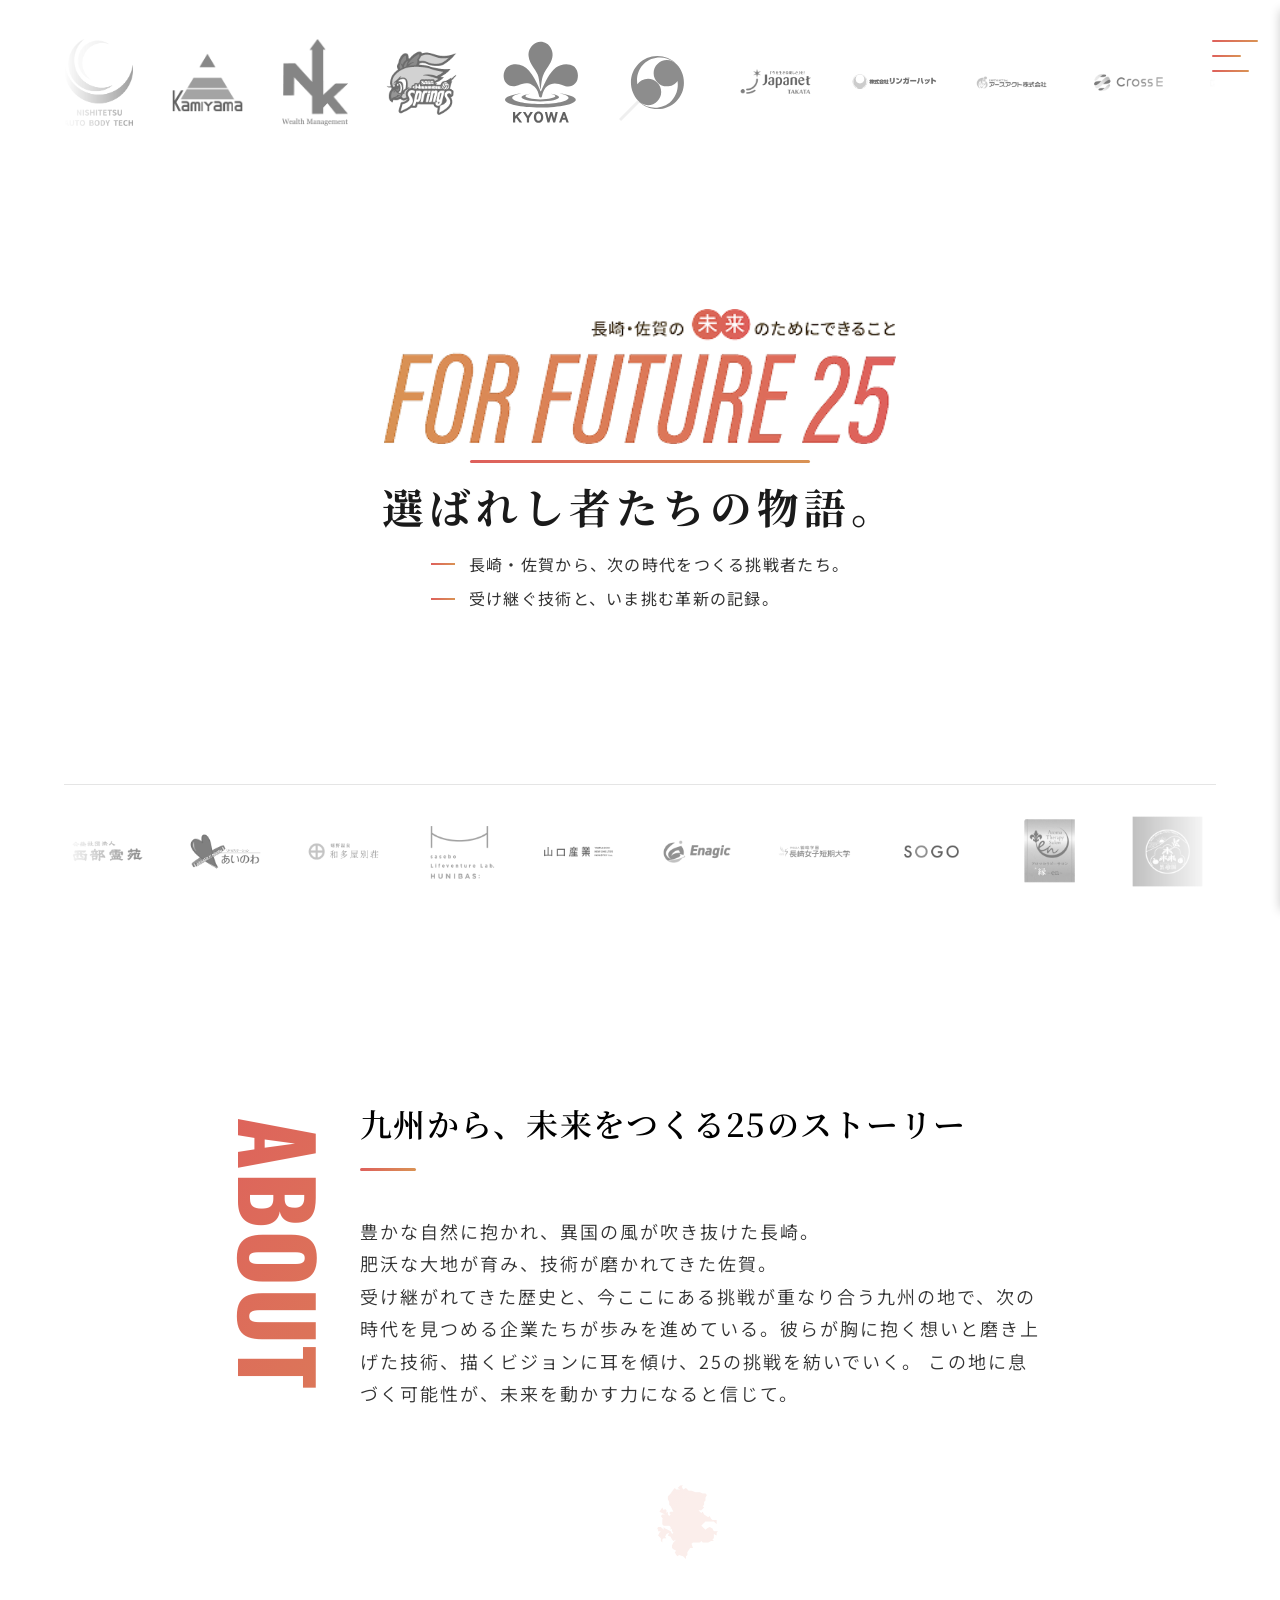
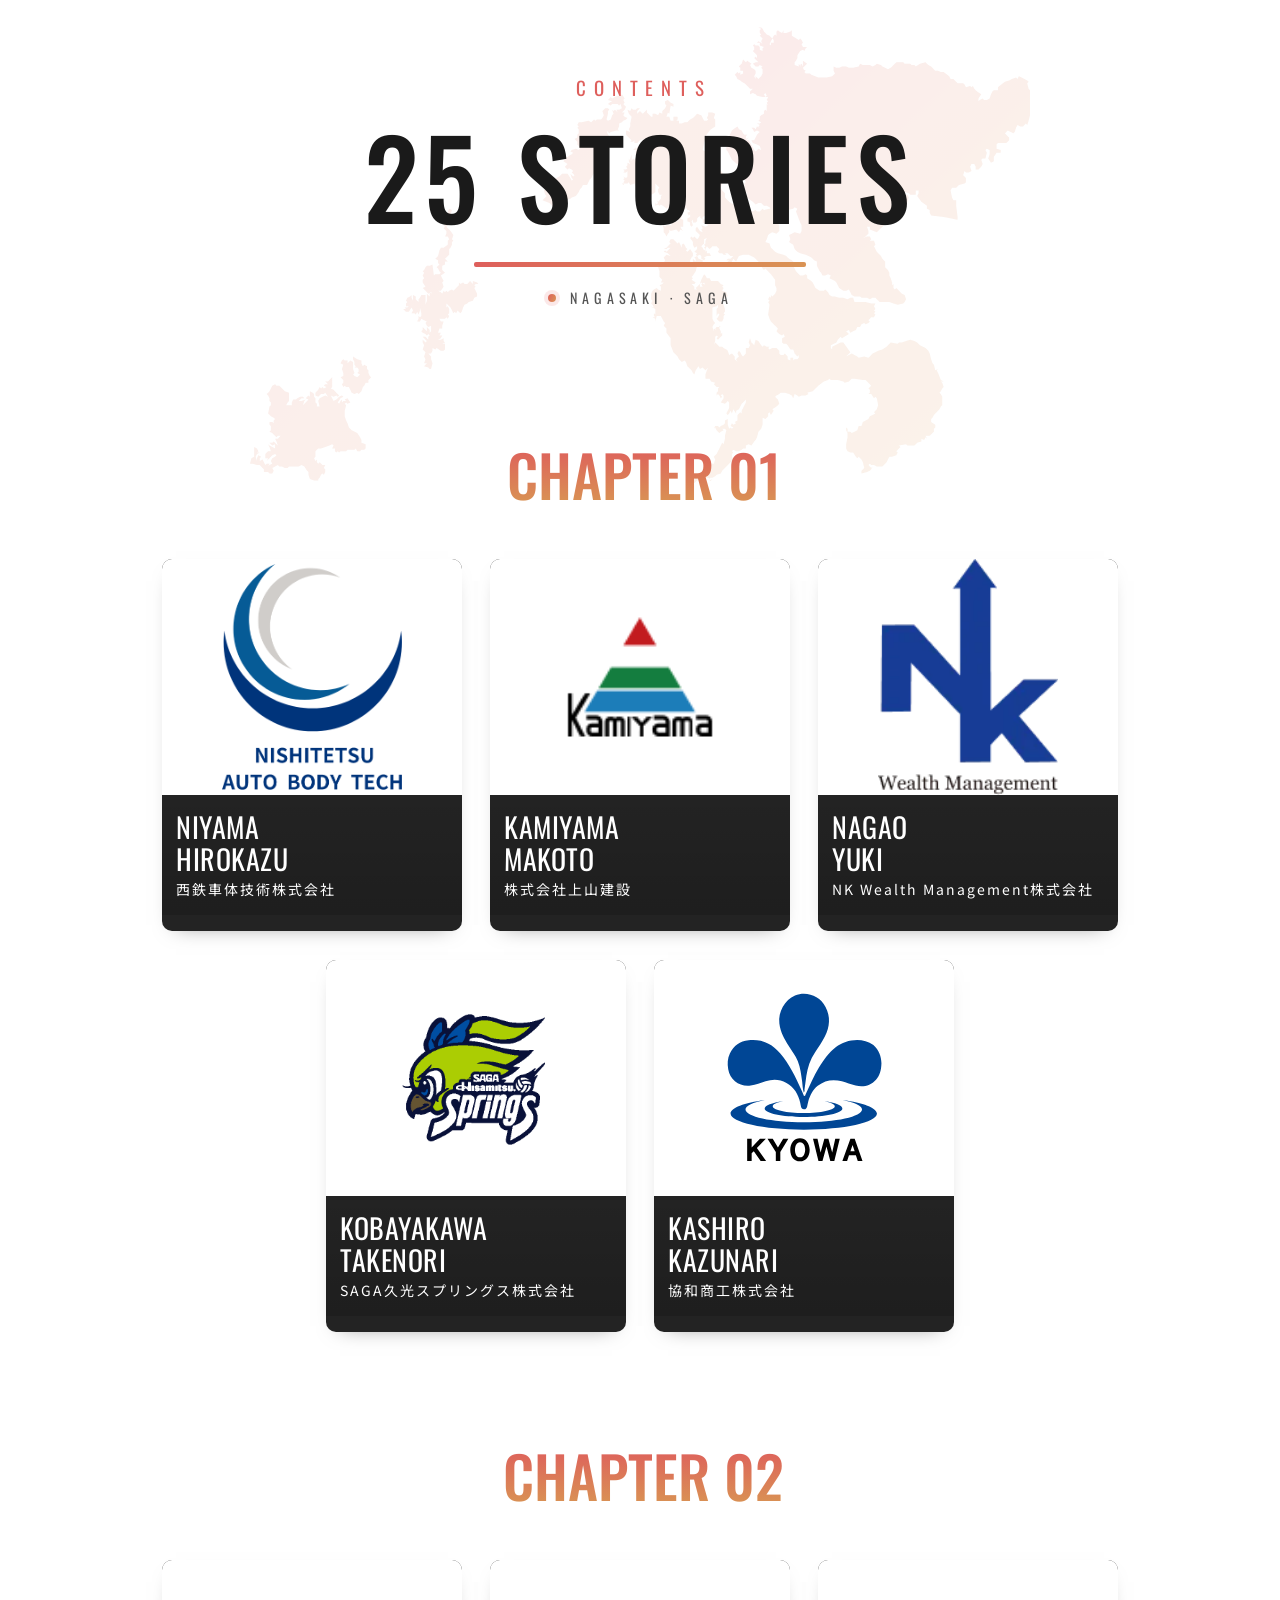
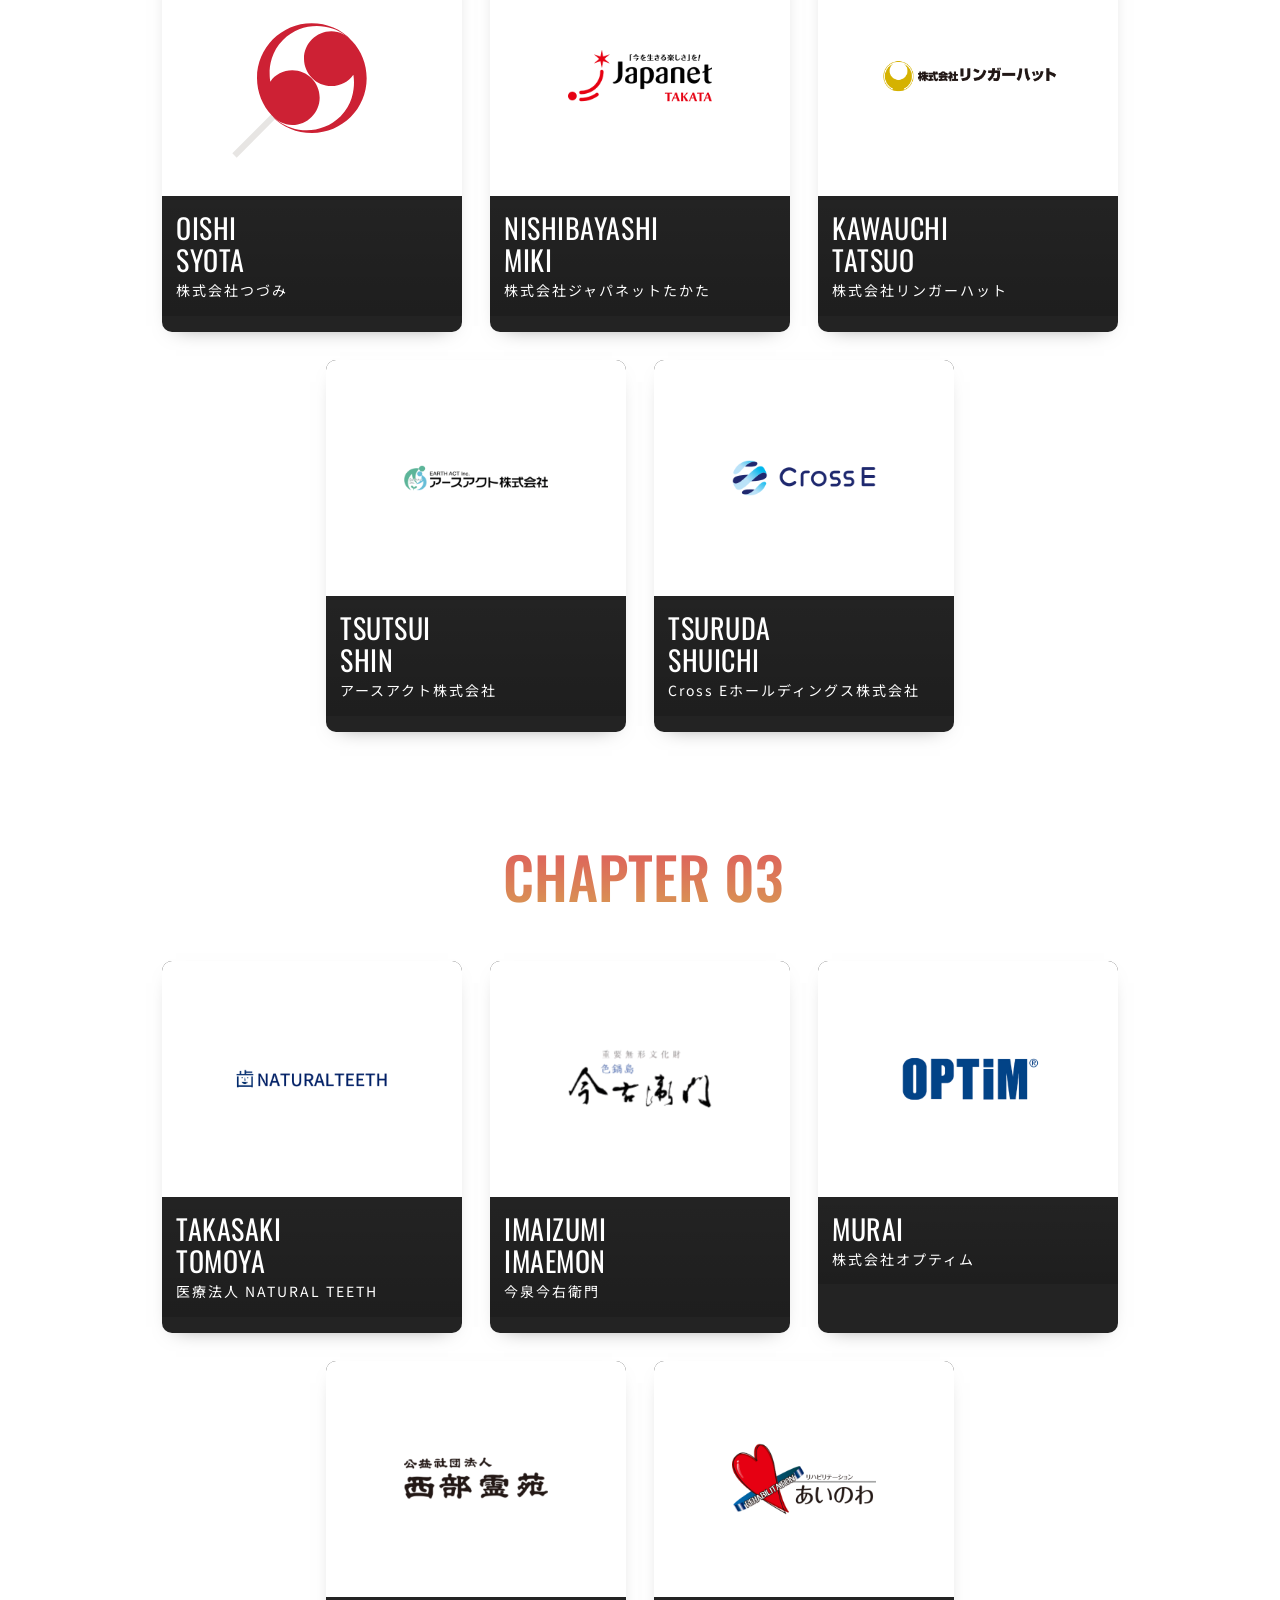
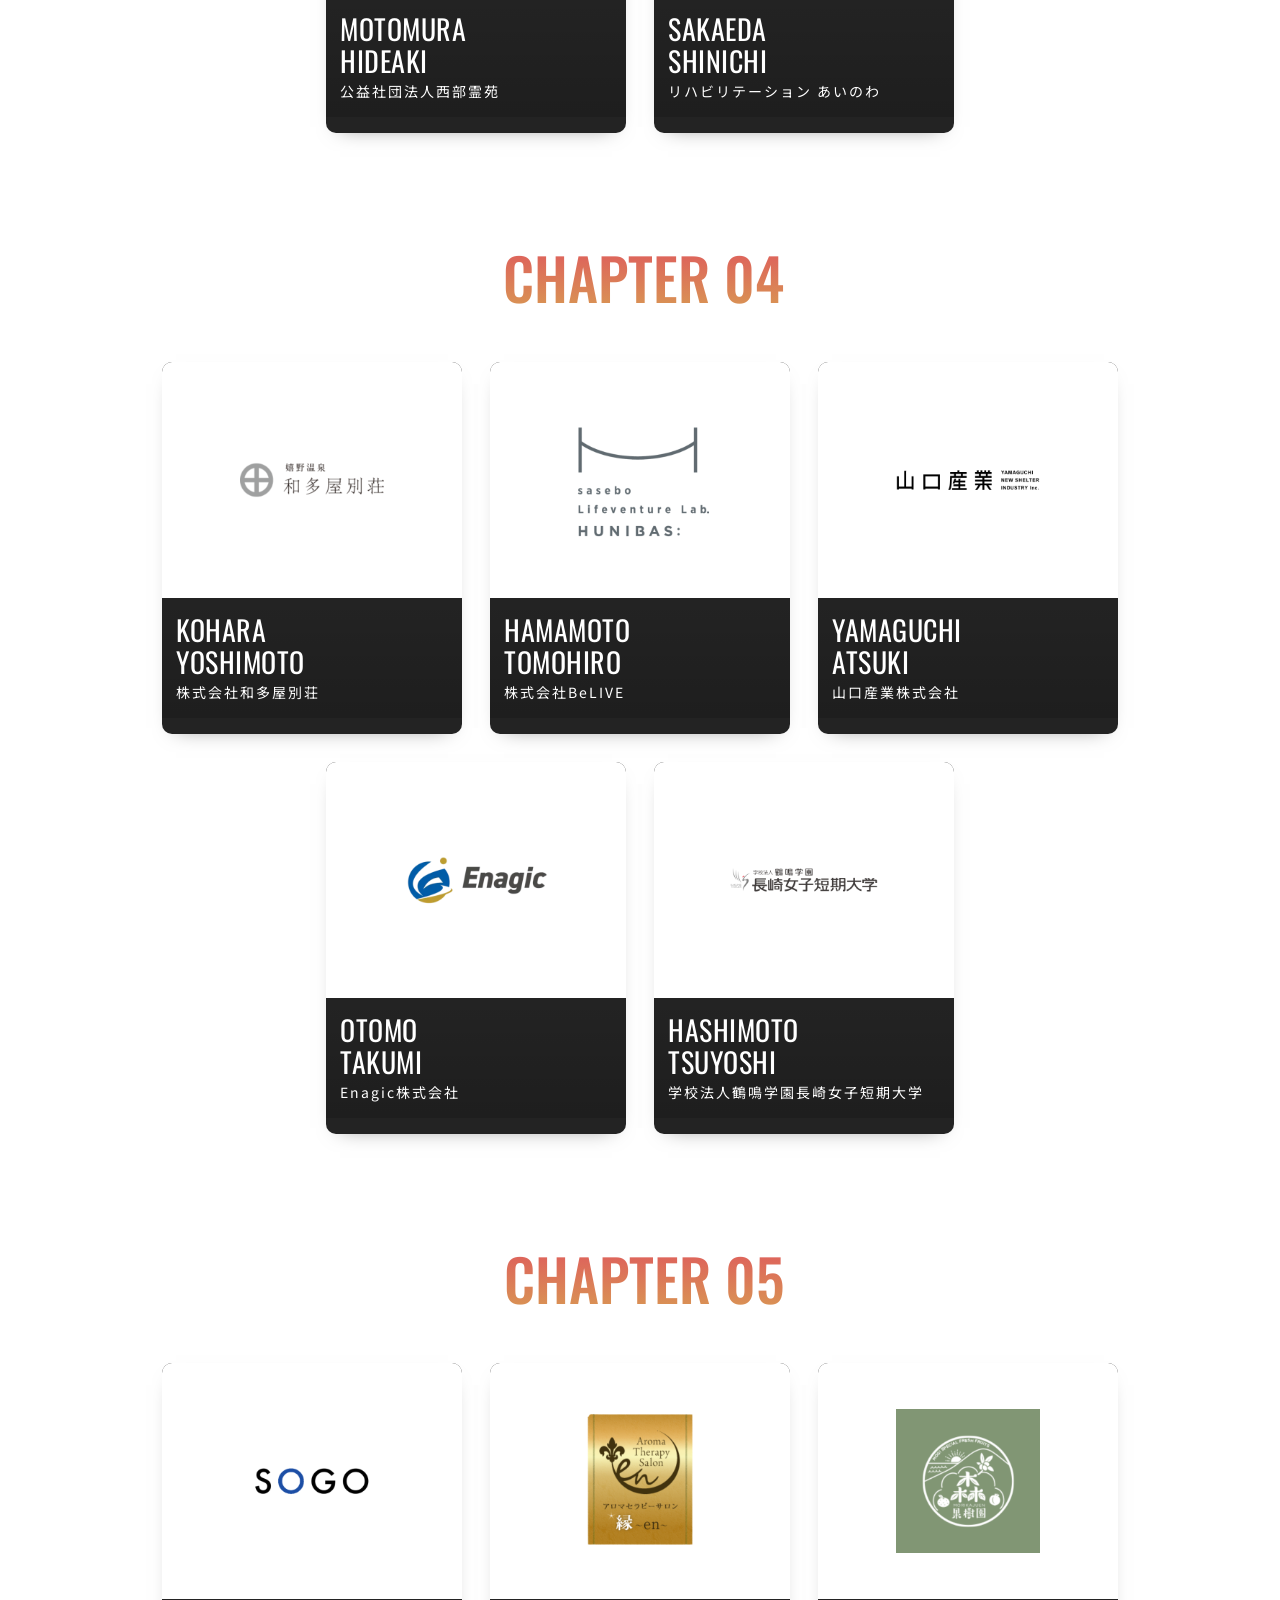
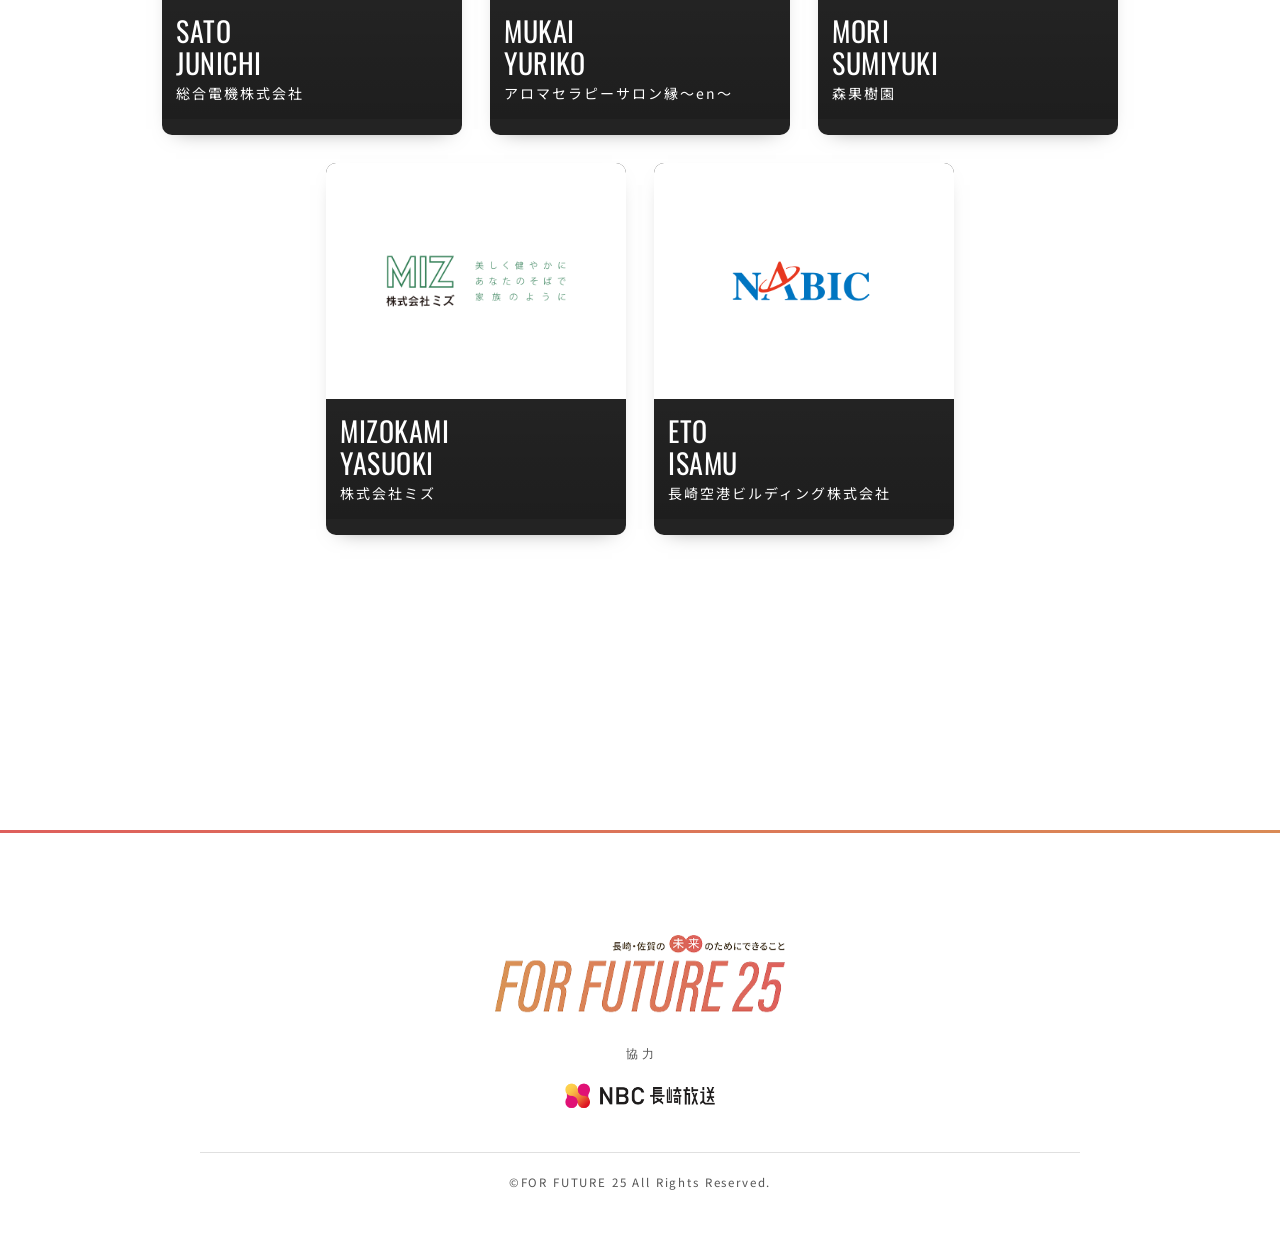
==== index.html @ 5c72c805 "ヘッダー：スクロールで途中から薄い白背景の帯をフェードイン Co-Authored-By: Claude Opus 4.8 (1M context) <noreply@anthropic.com>" ====
<!DOCTYPE html>
<html lang="ja">
  <head>
    <meta charset="UTF-8" />
    <title>FOR FUTURE 25</title>
    <meta name="viewport" content="width=device-width, initial-scale=1.0" />
    <link
      rel="apple-touch-icon"
      sizes="180x180"
      href="img/forlogo.png"
    />
    <!-- CSS -->
    <link rel="preconnect" href="https://fonts.googleapis.com" />
    <link rel="preconnect" href="https://fonts.gstatic.com" crossorigin />
    <link
      href="https://fonts.googleapis.com/css2?family=Noto+Sans+JP:wght@400;500;700&family=Noto+Serif+JP:wght@500;600;700&display=swap"
      rel="stylesheet"
    />
    <link href="https://fonts.googleapis.com/css2?family=Oswald&display=swap" rel="stylesheet">
    <link
      rel="stylesheet"
      href="https://cdnjs.cloudflare.com/ajax/libs/font-awesome/6.1.1/css/all.min.css"
    />
    <link rel="icon" href="img/icon.png" type="image/x-icon" />
    <link rel="stylesheet" type="text/css" href="css/reset.css" />
    <link rel="stylesheet" type="text/css" href="css/main.css" />
    <link rel="stylesheet" type="text/css" href="./css/index.css" />
    <link rel="stylesheet" type="text/css" href="css/renewal.css?v=47" />
  </head>
  <body>
  <div class="page-transition" aria-hidden="true"><span class="page-transition__mark">FOR FUTURE 25</span></div>
    <header class="header" id="header">
      <div class="header-wrap">
        <a href="index.html" class="header-logo" aria-label="FOR FUTURE 25 トップへ">
          <img src="img/forlogo.png" alt="FOR FUTURE 25" />
        </a>
        <div class="h-open">
          <span></span>
          <span></span>
          <span></span>
        </div>
        <nav id="h-nav">
          <div id="h-nav__list">
            <ul>
              <li><a href="#top">TOP</a></li>
              <li><a href="index.html#about">ABOUT</a></li>
              <li><a href="policy.html">PRIVACY POLICY</a></li>
              <li><a href="contact.html">CONTACT</a></li>
            </ul>
          </div>
        </nav>
      </div>
    </header>
    <main>
      <section class="cover" id="top">
        <!-- 上段スライダー（ヒーローを挟む） -->
        <div class="cover__slider cover__slider--top" data-logo-marquee>
          <div class="cover__marquee-row">
            <div class="cover__marquee-track" data-marquee-row="1"></div>
          </div>
        </div>
        <div class="cover__main">
          <img class="cover__logo" src="img/forlogo.png" alt="FOR FUTURE 25" />
          <div class="cover__rule"></div>
          <p class="cover__tagline">選ばれし者たちの物語。</p>
          <div class="cover__lines">
            <p class="cover__line">長崎・佐賀から、次の時代をつくる挑戦者たち。</p>
            <p class="cover__line">受け継ぐ技術と、いま挑む革新の記録。</p>
          </div>
        </div>
        <!-- 下段スライダー（ヒーローを挟む） -->
        <div class="cover__companies cover__slider cover__slider--bottom">
          <div class="cover__marquee-row">
            <div class="cover__marquee-track cover__marquee-track--rev" data-marquee-row="2"></div>
          </div>
        </div>
      </section>
      <section class="about" id="about">
        <div class="about-wrap __inner">
          <div class="about-wrap__title">
            <h2>ABOUT</h2>
          </div>
          <div class="about-wrap__body">
            <div class="about-wrap__body__head">
              <h4>九州から、未来をつくる25のストーリー</h4>
            </div>
            <div class="about-wrap__body__text">
              <p>
                豊かな自然に抱かれ、異国の風が吹き抜けた長崎。<br>
                肥沃な大地が育み、技術が磨かれてきた佐賀。<br>
                受け継がれてきた歴史と、今ここにある挑戦が重なり合う九州の地で、次の時代を見つめる企業たちが歩みを進めている。彼らが胸に抱く想いと磨き上げた技術、描くビジョンに耳を傾け、25の挑戦を紡いでいく。 この地に息づく可能性が、未来を動かす力になると信じて。
              </p>
            </div>
          </div>
        </div>
      </section>
      <section class="article" id="article">
        <div class="article-wrap __inner">
          <div class="article-wrap__head article-wrap__head--mapbg">
            <img class="section-mapbg" src="img/nagasaki_saga.svg?v=3" alt="" aria-hidden="true" loading="lazy" />
            <span class="section-kicker">CONTENTS</span>
            <h2 class="section-title">25 STORIES</h2>
            <p class="section-place"><span class="section-place__dot"></span>NAGASAKI &middot; SAGA</p>
          </div>
          <div class="article-wrap__stories" data-stories></div>
        </div>
      </section>
    </main>
    <footer class="footer" id="contact">
      <div class="footer-wrap __inner">
        <div class="footer-wrap__img">
          <img src="img/forlogo.png" alt="FOR FUTURE 25" />
        </div>
        <div class="footer-wrap__imghousou">
          <p>協力</p>
          <a href="https://www.nbc-nagasaki.co.jp/">
            <img src="img/nagasakilogo.png" alt="長崎放送">
          </a>
        </div>
        <div class="footer-wrap__text">
          <p>©︎FOR FUTURE 25 All Rights Reserved.</p>
        </div>
      </div>
    </footer>
    <script src="https://ajax.googleapis.com/ajax/libs/jquery/3.7.0/jquery.min.js"></script>
    <script type="text/javascript" src="js/contact.js"></script>
    <script type="text/javascript" src="js/header.js"></script>
    <script type="text/javascript" src="js/smartphone.js"></script>
    <script type="text/javascript" src="data/companies.js"></script>
    <script type="text/javascript" src="js/render-index.js?v=3"></script>
    <script type="text/javascript" src="js/reveal.js?v=6"></script>
  </body>
</html>
---- css/main.css ----
@charset "UTF-8";
html {
  font-size: 100%;
}
body {
  font-family: "Noto Sans JP", sans-serif;
  letter-spacing: 2px;
  word-break: break-all;
  background-color: #fff;
  color: #000;
}
a {
  text-decoration: none;
  transition: all 0.3s;
}


li {
  list-style: none;
}
.h-open {
  position: fixed;
  z-index: 9999;
  right: 0;
  cursor: pointer;
  width: 92.5px;
  height: 100%;
  text-align: center;

}

.h-open small {
  display: inline-block;
  position: fixed;
  color: #000;
  font-size: 40px;
  top: 10px;
}

/* ×に変化させる */
.h-open span {
  display: inline-block;
  transition: all 0.4s;
  position: absolute;
  left: 24px;
  height: 2px;
  border-radius: 2px;
  background-color: #000;
  width: 50%;
box-shadow: 0 0 3px #fff; 

}

.h-open span:nth-of-type(1) {
  top: 40px;
}

.h-open span:nth-of-type(2) {
  top: 55px;
}

.h-open span:nth-of-type(3) {
  top: 70px;
}
.h-open.active span:nth-of-type(1) {
  top: 48px;
  left: 24px;
  transform: translateY(6px) rotate(-45deg);
  width: 50%;
}

.h-open.active span:nth-of-type(2) {
  opacity: 0;
}

.h-open.active span:nth-of-type(3) {
  top: 60px;
  left: 24px;
  transform: translateY(-6px) rotate(45deg);
  width: 50%;
}
#h-nav {
  position: fixed;
  z-index: 999;
  top: 0;
  right: -120%;
  width: 100%;
  height: 100vh;
  background-color: #fff;
  box-shadow: 0px 10px 10px rgb(0 0 0 / 20%);
  transition: all 0.6s;
}

#h-nav ul {
  position: absolute;
  z-index: 999;
  top: 50%;
  left: 50%;
  transform: translateY(-50%) translateX(-50%);
}

#h-nav li {
  position: relative;
  margin: 80% 0;
}
#h-nav li:first-child {
  margin-top: 0;
}
#h-nav li:last-child {
  margin-bottom: 0;
}

#h-nav li a {
  color: #000;
  display: block;
  font-size: 20px;
  font-weight: 500;
  text-align: center;
}
#h-nav.panelactive {
  right: 0;
}
.footer-wrap__imghousou {
    width: 200px;
  object-fit: cover;
  margin: 0 auto;
  margin-bottom: 20px;
  text-align:center;
}
.footer-wrap__imghousou img {
  width: 100%;
  height: 100%;
  object-fit: cover;
}
.footer-wrap__img {
  width: 300px;
  object-fit: cover;
  margin: 0 auto;
  margin-bottom: 50px;
}
.footer-wrap__img img {
  width: 100%;
  height: 100%;
  object-fit: cover;
}
.footer-wrap__text {
  text-align: center;
  padding-top:40px;
  font-size: 12px;;
}
.policy-wrap__txt strong {
  font-size: 1.5rem;
  height: 100%;
}
.footer-wrap__imghousou p{
  font-weight: 500;
    text-align: center;
}
@media screen and (max-width: 600px) {
  .h-open {
  position: fixed;
  z-index: 9999;
  right: 0;
  cursor: pointer;
  width: 80px;
  height: 100%;
  text-align: center;
}
  #h-nav li a {
  color: #000;
  display: block;
  font-size: 16px;
  font-weight: 500;
  text-align: center;
}
.footer-wrap__imghousou {
  width: 200px;
  object-fit: cover;
  margin: 20px auto 0 auto;
    text-align: center;
}
.footer-wrap__img {
  width: 300px;
  object-fit: cover;
  margin: 0 auto;
}
}
---- css/index.css ----
@charset "UTF-8";
.top {
  margin: 0 auto;
  height: 90vh;
  position: relative;
  overflow: hidden; /* ← これを追加 */
}

.top::before {
  content: "";
  position: absolute;
  top: 0;
  left: 0;
  width: 100%;
  height: 100%;
  background-image: url("../img/破線.svg");
  background-repeat: no-repeat;
  background-position: 55% 55%;
  background-size: contain;
  z-index: -10;
  -webkit-mask-image: linear-gradient(to right, black 100%, black 100%);
  mask-image: linear-gradient(to right, black 100%, black 100%);
  -webkit-mask-size: 0% 100%;
  mask-size: 0% 100%;
  -webkit-mask-repeat: no-repeat;
  mask-repeat: no-repeat;
  -webkit-mask-position: right center;
  mask-position: right center;
  animation: maskRevealRightToLeft 3.5s ease-out forwards;
}

@keyframes maskRevealRightToLeft {
  from {
    -webkit-mask-size: 0% 100%;
    mask-size: 0% 100%;
  }
  to {
    -webkit-mask-size: 100% 100%;
    mask-size: 100% 100%;
  }
}
@keyframes fadeZoomIn {
  0% {
    opacity: 0;
    transform: scale(0.95);
  }
  100% {
    opacity: 1;
    transform: scale(1);
  }
}

.top-wrap__img1,
.top-wrap__img2,
.top-wrap__img3,
.top-wrap__img4,
.top-wrap__img5,
.top-wrap__img6,
.top-wrap__img7,
.top-wrap__img8 {
  opacity: 0;
  animation: fadeZoomIn 1s ease-out forwards;
}

/* 順番に遅延をかける */
.top-wrap__img1 { animation-delay: 0.3s; }
.top-wrap__img2 { animation-delay: 0.6s; }
.top-wrap__img3 { animation-delay: 0.9s; }
.top-wrap__img4 { animation-delay: 1.2s; }
.top-wrap__img8 { animation-delay: 1.5s; }
.top-wrap__img7 { animation-delay: 1.8s; }
.top-wrap__img6 { animation-delay: 2.1s; }
.top-wrap__img5 { animation-delay: 2.4s; }

.top-wrap {
  padding-top: 50px;
  margin: 0 auto;
  max-width: 1240px;
  display: grid;
  grid-template-columns: repeat(5, 1fr);
  grid-template-rows: repeat(6, 110px);
  gap: 20px 60px;
}
.top-wrap__img1 {
  margin-left: 60px;
  grid-column: 1 / span 1; /* 左上から4列分 */
  grid-row: 1 / span 2;
  width: 210px;
  height: 210px;
  justify-self: center;
  align-self: center;
  box-shadow: rgba(0, 0, 0, 0.5) 0px 4px 10px;
}
.top-wrap__img1 img {
  width: 100%;
  height: 100%;
  object-fit: cover;
}
.top-wrap__img2 {
  grid-column: 2 / span 1;
  grid-row: 1 / span 3;
  width: 210px;
  height: 210px;
  justify-self: end;
  align-self: center;
  box-shadow: #878787 0px 0px 10px 0px;
}

.top-wrap__img2 img {
  width: 100%;
  height: 100%;
  object-fit: cover;
}
.top-wrap__img3 {
  grid-column: 3 / span 1;
  grid-row: 2 / span 1;
  width: 210px;
  height: 210px;
  justify-self: start;
  align-self: start;
  box-shadow: #878787 0px 0px 10px 0px;
}
.top-wrap__img3 img {
  width: 100%;
  height: 100%;
  object-fit: cover;
}
.top-wrap__img4 {
  grid-column: 4 / span 2;
  grid-row: 1 / span 1;
  justify-self: start;
  align-self: start;
  display: flex;
  align-items: center;
  width: 250px;
  height: 250px;
  box-shadow: #878787 0px 0px 10px 0px;
}
.top-wrap__img4 img {
  width: 100%;
  height: 100%;
  object-fit: cover;
}
.top-wrap__img5 {
  width: 250px;
  height: 250px;
  justify-self: start;
  align-self: center;
  grid-column: 1 / span 1; /* 左上から4列分 */
  grid-row: 4 / span 3; /* 左寄せ */
  box-shadow: #878787 0px 0px 10px 0px;
}
.top-wrap__img5 img {
  width: 100%;
  height: 100%;
  object-fit: cover;
}
.top-wrap__img6 {
  grid-column: 2 / span 2; /* 左上から4列分 */
  grid-row: 5 / span 2; /* 左寄せ */
  justify-self: start;
  align-self: center;
  display: flex;
  align-items: center;
  width: 240px;
  height: 240px;
  box-shadow: #878787 0px 0px 10px 0px;
}
.top-wrap__img6 img {
  width: 100%;
  height: 100%;
  object-fit: cover;
}
.top-wrap__img7 {
  grid-column: 3 / span 2; /* 左上から4列分 */
  grid-row: 4 / span 2;
  justify-self: center;
  align-self: center;
  display: flex;
  align-items: center;
  width: 250px;
  height: 250px;
  box-shadow: #878787 0px 0px 10px 0px;
}
.top-wrap__img7 img {
  width: 100%;
  height: 100%;
  object-fit: cover;
}

.top-wrap__img8 {
  grid-column: 4 / span 2; /* 左上から4列分 */
  grid-row: 4 / span 1;
  justify-self: end;
  align-self: center;
  display: flex;
  align-items: center;
  box-shadow: #878787 0px 0px 10px 0px;
}
.top-wrap__img8 img {
  width: 230px;
  height: 230px;
  object-fit: cover;
}

.top-wrap__title {
  width: 120%;
  display: flex;
  flex-direction: column; /* 縦に並べる */
  gap: 10px; /* p同士の間隔 */
  align-items: flex-start;
  grid-column: 1 / span 2; /* 左上から4列分 */
  grid-row: 3 / span 2; /* 左寄せ */
  justify-self: start;
  align-self: start;
}
.top-wrap__title p {
  display: inline-block;
  background-image: linear-gradient(
    to left,
    #de5f5c,
    #d99354
  ); /* 左向きグラデ */
  color: #fff; /* テキスト色は白などにすると映える */
  padding: 20px 20px;
  font-size: 36px;
  width: auto;
  max-width: 100%;
  word-break: break-word;
  z-index: 1;
  font-weight: 500;
}
.top-wrap__logo {
  grid-column: 4 / span 2; /* 左上から4列分 */
  grid-row: 6 / span 1;
  /* 左上から4列分 */
  width: 360px;
  height: 100px;
  justify-self: end;
  align-self: start;
}
.top-wrap__logo img {
  width: 100%;
  height: 100%;
  object-fit: contain;
}
.scroll-indicator {
    position: absolute;
  top: 90vh; /* topセクションの下端（約90%） */
  left: 50%;
  transform: translate(-50%, 0);
  text-align: center;
  font-weight: bold;
  z-index: 10;
}

.scroll-indicator p {
  font-size: 18px;
  margin: 0;
  font-family: "Oswald", sans-serif;
}
.scroll-indicator .line {
  display: block;
  width: 1px;
  height: 50px;
  background-color: #555;
  margin: 10px auto 0;
  animation: bounceLoop 1.5s ease-in-out infinite;
  opacity: 0;
  transition: opacity 1s ease;
}
.scroll-indicator .line.visible {
  opacity: 1;
}
@keyframes bounceLoop {
  0% {
    transform: translateY(0);
    opacity: 1;
  }
  50% {
    transform: translateY(10px);
    opacity: 0.6;
  }
  100% {
    transform: translateY(0);
    opacity: 1;
  }
}
.about {
  margin-top: 80px;
  padding: 80px 0 80px 0;
}
.about-wrap {
  max-width: 1100px;
  margin: 0 auto;
  display: flex;
}
.about-wrap__title {
  margin-right: 2%;
  line-height: 1.6em;
  writing-mode: vertical-rl;
  text-align: center;
  overflow: visible;
  width: 15%;
}
.__inner {
  max-width: 1100px;
  margin: 0 auto;
}
.about-wrap__title {
  writing-mode: vertical-rl;
  overflow: visible;
  width: 13%;
}
.about-wrap__title h2 {
  width: 100%;
  font-family: "Oswald", sans-serif;
  font-size: 96px;
  background: linear-gradient(#de5f5c, #d99354);
  padding-right: 50px;
  -webkit-background-clip: text;
  -webkit-text-fill-color: transparent;
}
.about-wrap__body {
  display: flex;
  flex-direction: column;
  justify-content: space-between; /* ← これで縦方向の均等配置 */
  height: 100%; /* 必要に応じて高さを明示的に指定 */
}
.about-wrap__body__head {
  font-size: 32px;
  margin-bottom: 30px;
}
.about-wrap__body__head h4 {
  font-weight: 500;
}
.about-wrap__body__text p {
  font-size: 20px;
  line-height: 1.8;
  font-weight: 350;
}
.article-wrap__body {
  display: grid;
  grid-template-columns: repeat(auto-fill, minmax(240px, 1fr));
  gap: 30px 20px;
}
.article-wrap__body__card {
  width: 240px;
  margin: 0 auto;
  cursor: pointer;
  border-radius: 3px;
  transition: 0.3s;
  height: 310px;
  position: relative;
  background-color: #272727;
  border:#000 1px solid;
}

.article-wrap__body__card__kinds {
  position: absolute;
  top: 0;
  left: 0;
  height: 30px;
  color: #fff;
  font-size: 24px;
  text-align: start;
  writing-mode: vertical-rl;
  height: 100%;
  padding: 4%;
  font-weight: 500;
}
.article-wrap__body__card__img {
  background-color: #fff;
}
.article-wrap__body__card__img img {
  width: 100%;
  height: 100%;
  object-fit: cover;
  filter: brightness(90%);
  height: 200px;
}
.article-wrap__body__first {
  margin: 0 auto;
  width: 240px;
  cursor: pointer;
  height: 310px;
  background-image: linear-gradient(
    to bottom,
    #de5f5c,
    #d99354
  ); /* 左向きグラデ */
}
.article-wrap__body__first p {
  display: flex;
  color: #fff;
  font-size: 40px;
  font-weight: 500;
  margin: 0 auto;
  font-family: "Oswald", sans-serif;
  align-items: center;
  justify-content: center;
  height: 100%;
  text-align: center;
  line-height: 1.1;
}
.article-wrap__body__card__under {
  color: #fff;
  height: auto;
  padding: 12px 10px;
  align-items: center;
}
.article-wrap__body__card__name {
  font-size: 24px;
  line-height: 1.1;
  padding-bottom: 5px;
}
.article-wrap__body__card__job {
  font-size: 14px;
  line-height: 1.2;
}
.footer-wrap {
  margin-top: 200px;
  margin-bottom: 40px;
  text-align: center;
}
.article-wrap__body__card__img {
  position: relative;
  width: 100%;
  height: 200px;
  overflow: hidden;
}
.article-wrap__body__card__img img {
  position: absolute;
  top: 0;
  left: 0;
  width: 100%;
  height: 100%;
  object-fit: cover;
  transition: opacity 0.5s ease;
  border-radius: 3px;
}
.article-wrap__body__card__img .card-img-back {
  position: absolute;
  top: 50%;
  left: 50%;
  width: 60%;     
  height: auto;          
  object-fit: contain;  
  transform: translate(-50%, -50%); 
  filter: none;  
  opacity: 0;          
}
.article-wrap__body__card:hover .card-img-back {
  opacity: 1;
}
.article-wrap__body__card:hover .card-img-front {
  opacity: 0;
}

@media screen and (max-width: 1280px) {
  .footer-wrap__img {
    margin-top:40px;
  }
  .top::before {
  content: "";
  position: absolute;
  top: 0;
  left: 0;
  width: 100%;
  height: 100%;
  background-image: url("../img/破線.svg");
  background-repeat: no-repeat;
  background-position: 40% 40%;
  background-size: contain;
  z-index: -10;
  -webkit-mask-image: linear-gradient(to right, black 100%, black 100%);
  mask-image: linear-gradient(to right, black 100%, black 100%);
  -webkit-mask-size: 0% 100%;
  mask-size: 0% 100%;
  -webkit-mask-repeat: no-repeat;
  mask-repeat: no-repeat;
  -webkit-mask-position: right center;
  mask-position: right center;
  animation: maskRevealRightToLeft 3.5s ease-out forwards;
}
.top-wrap__img5,
.top-wrap__img6,
.top-wrap__img7,
.top-wrap__img8 {
  display:none;
}
.top-wrap {
  padding-top: 0;
  margin: 0 auto;
  width:90%;
  display: grid;
  grid-template-columns: repeat(3, 1fr);
  grid-template-rows: repeat(5, 110px);
  gap:30px;
}
.top-wrap__img1 {
  grid-column: 1 / span 1; /* 左上から4列分 */
  grid-row: 4 / span 2;
  width: clamp(13.125rem, 10rem + 6.25vw, 15rem);
  height: clamp(13.125rem, 10rem + 6.25vw, 15rem);;
  margin-left:0;
  justify-self: start;
  align-self: start;
  box-shadow: rgba(0, 0, 0, 0.5) 0px 4px 10px;
}
.top-wrap__img2 {
  grid-column: 2 / span 1;
  grid-row: 4 / span 2;
  width: clamp(11.875rem, 8.75rem + 6.25vw, 13.75rem);
  height:clamp(11.875rem, 8.75rem + 6.25vw, 13.75rem);
  justify-self: start;
  align-self: end;
  box-shadow: #878787 0px 0px 10px 0px;
}
.top-wrap__img3 {
  grid-column: 2 / span 1;
  grid-row: 1 / span 3;
  width: clamp(14.375rem, 11.25rem + 6.25vw, 16.25rem);
  height: clamp(14.375rem, 11.25rem + 6.25vw, 16.25rem);
  justify-self: end;
  align-self: center;
  box-shadow: #878787 0px 0px 10px 0px;
}
.top-wrap__img4 {
  grid-column: 3 / span 2;
  grid-row: 3 / span 2;
  justify-self: center;
  align-self: start;
  display: flex;
  align-items: center;
  width: clamp(14.375rem, 12.2917rem + 4.1667vw, 15.625rem);
  height: clamp(14.375rem, 12.2917rem + 4.1667vw, 15.625rem);
  box-shadow: #878787 0px 0px 10px 0px;
}
.top-wrap__title {
  grid-column: 1 / span 3; /* 左上から4列分 */
  grid-row: 2 / span 2; /* 左寄せ */
  justify-self: end;
  align-self: end;
  width:100%;
}
.top-wrap__title p {
  font-size: clamp(1.75rem, 0.9167rem + 1.6667vw, 2.25rem);
  padding:12px;
}
.top-wrap__logo {
  grid-column: 3 / span 1; /* 左上から4列分 */
  grid-row: 5 / span 2;
  /* 左上から4列分 */
  width: clamp(16.25rem, 12.0833rem + 8.3333vw, 18.75rem);;
  height: 100px;
  justify-self: end;
  align-self: center;
}
.top {
  margin: 0 auto;
  height: 85vh;
  position: relative;
  overflow: hidden; /* ← これを追加 */ 
}
.top::before {
  background-position: center var(--bg-pos, 40%);
}
.__inner {
  max-width: 800px;
  margin: 0 auto;
}
.about {
  margin-top: 0;
  padding: 40px 0 40px 0;
}
.scroll-indicator {
  position: absolute;
  bottom: 400px; /* ←これでtop画面の直下に固定 */
  left: 50%;
  transform: translateX(-50%);
  text-align: center;
  font-weight: bold;
  z-index: 10;
}
.about-wrap__body__text p {
  font-size: 18px;
  line-height: 1.8;
  font-weight: 350;
}
.footer-wrap__text {
  margin-bottom:20px;
}
.scroll-indicator {
    top: 75vh;
  }
}
@media screen and (max-width: 770px) {
  .top-wrap {
  padding-top: 0;
  margin: 0 auto;
  width:90%;
  display: grid;
  grid-template-columns: repeat(3, 1fr);
  grid-template-rows: repeat(5, 90px);
  gap:25px;
}
  .scroll-indicator {
  position: absolute;
  bottom: 200px; /* ←これでtop画面の直下に固定 */
  left: 50%;
  transform: translateX(-50%);
  text-align: center;
  font-weight: bold;
  z-index: 10;
}
.top-wrap__img1 {
  grid-column: 1 / span 1; /* 左上から4列分 */
  grid-row: 4 / span 2;
  width: 190px;
  height: 190px;
  margin-left:0;
  justify-self: start;
  align-self: start;
}
.top-wrap__img2 {
  grid-column: 2 / span 1;
  grid-row: 4 / span 2;
  width:170px;
  height:170px;
  justify-self: center;
  align-self: end;
}
.top-wrap__img3 {
  grid-column: 2 / span 1;
  grid-row: 1 / span 3;
  width: 200px;
  height: 200px;
  justify-self: end;
  align-self: center;
  box-shadow: #878787 0px 0px 10px 0px;
}
.top-wrap__img4 {
  grid-column: 3 / span 2;
  grid-row: 3 / span 2;
  justify-self: center;
  align-self: start;
  width: 210px;
  height: 210px;
}
.top-wrap__title p {
  font-size: 24px;
  padding:12px;
}
.top-wrap__logo {
  grid-column: 3 / span 1; 
  grid-row: 5 / span 2;
  width: 240px;
  height: 100px;
  justify-self: end;
  align-self: center;
}
/*.top::before {
  background-position: 40% 40%;
}*/
.about-wrap__body__head {
  font-size:clamp(1.25rem, 1.0722rem + 0.8889vw, 1.5rem);
  margin-bottom:15px;
}
.about-wrap__body__text p {
  font-size:16px;
}
.about-wrap__title {
  writing-mode: vertical-rl;
  overflow: visible;
  width: 13%;
}
.about-wrap__title h2 {
  width: 100%;
  font-family: "Oswald", sans-serif;
  font-size:  clamp(3.75rem, 2.8611rem + 4.4444vw, 5rem);
  background: linear-gradient(#de5f5c, #d99354);
  padding-right: 30px;
  -webkit-background-clip: text;
  -webkit-text-fill-color: transparent;
}
.about {
  width:95%;
  margin: 0 auto;
}
.scroll-indicator {
    top: 70vh;
  }
}
@media screen and (max-width: 700px){
  /*.top::before {
  background-position: 40% 40%;
    -webkit-mask-size: 100% 100%;
    mask-size: 100% 100%; 
  }*/
  .top-wrap {
    grid-template-columns: repeat(3, 1fr);
  grid-template-rows: repeat(5, 90px);
  display: grid;
  gap:clamp(1.25rem, -0.625rem + 5vw, 1.5625rem);
}
.top-wrap__img1 {
   grid-column: 1 / span 1; /* 左上から4列分 */
  grid-row: 4 / span 2;
  width:clamp(10rem, 2.5rem + 20vw, 11.25rem);
  height:clamp(10rem, 2.5rem + 20vw, 11.25rem);
}
.top-wrap__img2 {
  grid-column: 2 / span 1;
  grid-row: 4 / span 2;
  width:clamp(8.75rem, 1.25rem + 20vw, 10rem);
  height:clamp(8.75rem, 1.25rem + 20vw, 10rem);
  justify-self: center;
  align-self: start;
}
.top-wrap__img3 {
    grid-column: 2 / span 1;
  grid-row: 1 / span 3;
  width:clamp(10.625rem, 3.125rem + 20vw, 11.875rem);
  height:clamp(10.625rem, 3.125rem + 20vw, 11.875rem);
  justify-self: start;
  align-self: center;
}
.top-wrap__img4 {
    grid-column: 3 / span 2;
  grid-row: 3 / span 2;
  width:clamp(10.625rem, 3.125rem + 20vw, 11.875rem);
  height:clamp(10.625rem, 3.125rem + 20vw, 11.875rem);
  justify-self: start;
  align-self: center;
}
.top-wrap__title {
  gap: 5px;
}
.top-wrap__title p{
  padding:10px;
  font-size: 20px;
}
.top-wrap__logo {
  grid-column: 3 / span 1; 
  grid-row: 5 / span 2;
  width:clamp(11.25rem, 3.75rem + 20vw, 12.5rem);
  height: 100px;
  justify-self: start;
  margin-top:-40px;
}
.about-wrap__body__text p {
  font-size: 14px;
}
@media screen and (max-width: 600px){
  .top-wrap__img1 {
   grid-column: 1 / span 1; /* 左上から4列分 */
  grid-row: 4 / span 2;
  width:clamp(8.75rem, 2.5rem + 20vw, 10rem);
  height:clamp(8.75rem, 2.5rem + 20vw, 10rem);
}
.top-wrap__img2 {
  grid-column: 2 / span 1;
  grid-row: 4 / span 2;
  width:clamp(7.5rem, 1.25rem + 20vw, 8.75rem);
  height:clamp(7.5rem, 1.25rem + 20vw, 8.75rem);
  justify-self: center;
  align-self: start;
}
.top-wrap__img3 {
  display:none;
}
.top-wrap__img4 {
    grid-column: 3 / span 2;
  grid-row: 3 / span 2;
  width: clamp(9.375rem, 3.125rem + 20vw, 10.625rem);
  height: clamp(9.375rem, 3.125rem + 20vw, 10.625rem);
  justify-self: start;
  align-self: center;
}
  .top-wrap__logo {
    position: absolute;
    top: 80px; /* 上からの距離 */
    left: 50%; /* 中央揃え */
    transform: translateX(-50%);
    width:clamp(17.5rem, -7.5rem + 100vw, 23.75rem);
    height: auto;
    z-index: 100;
  }
.top-wrap__img4 {
    grid-column: 3 / span 2;
  grid-row: 3 / span 2;
  width:clamp(8.125rem, -3.125rem + 40vw, 9.375rem);
  height:clamp(8.125rem, -3.125rem + 40vw, 9.375rem);
  justify-self: start;
  align-self: center;
}
@media screen and (max-width: 500px){
  .top-wrap__title {
  grid-column: 1 / span 3; /* 左上から4列分 */
  grid-row: 2 / span 2; /* 左寄せ */
  justify-self: center;
  align-self: center;
  width:100%;
}
.top-wrap__img2 {
  grid-column: 2 / span 1;
  grid-row: 3 / span 2;
  width: clamp(6.25rem, 1.25rem + 20vw, 7.5rem);
  height: clamp(6.25rem, 1.25rem + 20vw, 7.5rem);
  justify-self: center;
  align-self: center;
}
    .top-wrap {
  gap:20px;
}
    .top-wrap__img1 {
   grid-column: 1 / span 1; /* 左上から4列分 */
  grid-row: 3 / span 2;
  width:clamp(7.5rem, -3.75rem + 40vw, 8.75rem);
  height:clamp(7.5rem, -3.75rem + 40vw, 8.75rem);
  justify-self: center;
  align-self: center;
  margin-top:50px;
}
}
@media screen and (max-width:450px){
  .top-wrap__logo {
    width:250px;
  }
.top-wrap__title p{
  padding:10px;
  font-size: 18px;
}
.about-wrap__body__head {
  font-size:clamp(1.125rem, 0.125rem + 4vw, 1.25rem);;
}
.about-wrap__title {
  writing-mode: horizontal-tb;  /* 横書きに戻す */
  text-orientation: mixed;
  overflow: visible;
  width: 100%;                  /* 横幅を広げる（必要に応じて） */
}

.about-wrap__title h2 {
  width: 100%;
  font-family: "Oswald", sans-serif;
  background: linear-gradient(#de5f5c, #d99354);
  padding: 0 50px;              /* 横向きなので左右にpadding */
  -webkit-background-clip: text;
  -webkit-text-fill-color: transparent;
}
  .about-wrap {
    flex-direction: column; /* 上から下に並べる */
    align-items: flex-start;
  }

  .about-wrap__title {
    order: -1; /* 最上部に移動 */
    width: 100%;
    writing-mode: horizontal-tb;
    text-align: left;
    margin-bottom:16px;
  }

  .about-wrap__title h2 {
    font-size: clamp(4rem, -4rem + 32vw, 5rem);
    padding: 40px 0;
    text-align: left;
  }
  .article-wrap__body {
  display: flex;
  flex-direction: column;
}

.article-wrap__body__card {
  width: 90%;
  margin: 0 auto;
}
.article-wrap__body__first {
  margin: 0 auto;
  width: 90%;
  cursor: pointer;
  height: 300px;
  background-image: linear-gradient(
    to bottom,
    #de5f5c,
    #d99354
  ); }
  .footer-wrap__img {
    WIDTH:60%;
  }
  .footer-wrap__text {
  font-size: 10px;
}
  .top-wrap__img4 {
    width:100px;
    height:100px;
    margin-bottom:40px;
    justify-self: center;
    align-self: center;
  }
  .article-wrap__body__card__img .card-img-back {
  position: absolute;
  top: 50%;
  left: 50%;
  width: 40%;     
  height: auto;          
  object-fit: contain;  
  transform: translate(-50%, -50%); 
  filter: none;  
  opacity: 0;          
}
}
@media screen and (max-width:380px){
  .top{
    height: 100vh;
  }
  .top-wrap__title {
  top:140px;
}
  .top-wrap__title p{
    padding:10px;
    font-size: 16px;
  }
}
@media screen and (max-width:375px){
  .top{
    height: 90vh;
  }
  /*.top::before {
  background-position: 30% 30%;
}*/
.top-wrap__img1 {
  width:100px;
  height:100px;
}
@media screen and (max-width:350px){
   .top-wrap__logo {
    width:200px;
  }
  .top-wrap {
  padding-top: 0;
  margin: 0 auto;
  width:90%;
  display: grid;
  grid-template-columns: repeat(3, 1fr);
  grid-template-rows: repeat(5, 70px);
  gap:25px;
}
  .scroll-indicator {
    display:none;
  }
    /*.top::before {
         background-size: 150vw auto;  
    background-position: center center;
    transform: rotate(-10deg);
}*/
  .top{
    height: 100vh;
  }
  .top-wrap__img1 {
  width:80px;
  height:80px;
}
.top-wrap__img2 {
  width:80px;
  height:80px;
}
.top-wrap__img4 {
    width:80px;
    height:80px;
  }
}
}
---- css/renewal.css ----
@charset "UTF-8";

/* =========================================================
   FOR FUTURE 25 — Renewal layer
   既存 main.css / index.css の上に読み込む上乗せレイヤー。
   トーン（コーラル×白×黒カード）は踏襲しつつ、質感とアニメを刷新。
   ========================================================= */

:root {
  /* Brand palette */
  --coral: #de5f5c;
  --orange: #d99354;
  --brand-grad: linear-gradient(120deg, #de5f5c 0%, #d99354 100%);
  --brand-grad-v: linear-gradient(#de5f5c, #d99354);

  --ink: #1a1a1a;
  --ink-soft: #555;
  --card-bg: #232323;
  --paper: #ffffff;
  --paper-warm: #fbf8f6;

  /* Motion */
  --ease-out: cubic-bezier(0.16, 1, 0.3, 1); /* やわらかく減速 */
  --ease-inout: cubic-bezier(0.65, 0, 0.35, 1);
  --dur-slow: 0.9s;
  --dur: 0.55s;
  --dur-fast: 0.3s;
}

html {
  scroll-behavior: smooth;
}
body {
  -webkit-font-smoothing: antialiased;
  text-rendering: optimizeLegibility;
  background-color: #fff;
}

/* =========================================================
   1. ページ遷移オーバーレイ（読み込み時フェードイン / 離脱時フェードアウト）
   ========================================================= */
.page-transition {
  position: fixed;
  inset: 0;
  z-index: 100000;
  background: var(--brand-grad);
  display: grid;
  place-items: center;
  pointer-events: none;
  opacity: 1;
  transition: opacity 0.7s var(--ease-out);
}
.page-transition.is-hidden {
  opacity: 0;
}
.page-transition.is-leaving {
  opacity: 1;
  pointer-events: all;
}
.page-transition__mark {
  color: #fff;
  font-family: "Oswald", sans-serif;
  font-size: clamp(1.5rem, 1rem + 3vw, 2.75rem);
  letter-spacing: 0.18em;
  opacity: 0;
  transform: translateY(8px);
  -webkit-animation: ptMarkIn 0.6s var(--ease-out) 0.05s forwards;
  animation: ptMarkIn 0.6s var(--ease-out) 0.05s forwards;
}
@-webkit-keyframes ptMarkIn {
  to {
    opacity: 1;
    transform: none;
  }
}
@keyframes ptMarkIn {
  to {
    opacity: 1;
    transform: none;
  }
}
/* オーバーレイが消えるまで本文の初期チラつきを抑える */
.pt-loading main,
.pt-loading .footer {
  will-change: opacity;
}

/* =========================================================
   2. スクロール連動の登場（JSが .will-reveal → .revealed を付与）
   ========================================================= */
.will-reveal {
  opacity: 0;
  transform: translateY(34px);
  transition:
    opacity var(--dur-slow) var(--ease-out),
    transform var(--dur-slow) var(--ease-out);
  will-change: opacity, transform;
}
.will-reveal.revealed {
  opacity: 1;
  transform: none;
}
/* バリエーション：軽く拡大しながら */
.will-reveal.reveal-scale {
  transform: translateY(24px) scale(0.97);
}
.will-reveal.reveal-scale.revealed {
  transform: none;
}

/* =========================================================
   3. トップ（ヒーロー）の見せ方を強化
   ========================================================= */
/* モザイク画像を登場後もゆっくり浮遊させる */
.top-wrap [class^="top-wrap__img"] {
  border-radius: 6px;
  overflow: hidden;
}
.top-wrap [class^="top-wrap__img"] img {
  transition: transform 1.2s var(--ease-out);
}
.top-wrap [class^="top-wrap__img"]:hover img {
  transform: scale(1.06);
}

/* 登場アニメ後に発動する浮遊（JSが .float-on を付与） */
.top-wrap.float-on .top-wrap__img1 {
  -webkit-animation: floatY 6.5s var(--ease-inout) infinite;
  animation: floatY 6.5s var(--ease-inout) infinite;
}
.top-wrap.float-on .top-wrap__img2 {
  -webkit-animation: floatY 7.5s var(--ease-inout) infinite 0.4s;
  animation: floatY 7.5s var(--ease-inout) infinite 0.4s;
}
.top-wrap.float-on .top-wrap__img3 {
  -webkit-animation: floatY 6.8s var(--ease-inout) infinite 0.2s;
  animation: floatY 6.8s var(--ease-inout) infinite 0.2s;
}
.top-wrap.float-on .top-wrap__img4 {
  -webkit-animation: floatY 8s var(--ease-inout) infinite 0.6s;
  animation: floatY 8s var(--ease-inout) infinite 0.6s;
}
.top-wrap.float-on .top-wrap__img5 {
  -webkit-animation: floatY 7.2s var(--ease-inout) infinite 0.3s;
  animation: floatY 7.2s var(--ease-inout) infinite 0.3s;
}
.top-wrap.float-on .top-wrap__img6 {
  -webkit-animation: floatY 6.6s var(--ease-inout) infinite 0.5s;
  animation: floatY 6.6s var(--ease-inout) infinite 0.5s;
}
.top-wrap.float-on .top-wrap__img7 {
  -webkit-animation: floatY 7.8s var(--ease-inout) infinite 0.1s;
  animation: floatY 7.8s var(--ease-inout) infinite 0.1s;
}
.top-wrap.float-on .top-wrap__img8 {
  -webkit-animation: floatY 7s var(--ease-inout) infinite 0.7s;
  animation: floatY 7s var(--ease-inout) infinite 0.7s;
}
@-webkit-keyframes floatY {
  0%,
  100% {
    transform: translateY(0);
  }
  50% {
    transform: translateY(-10px);
  }
}
@keyframes floatY {
  0%,
  100% {
    transform: translateY(0);
  }
  50% {
    transform: translateY(-10px);
  }
}

/* タイトルのグラデを動かして生命感を出す */
.top-wrap__title p {
  background-image: var(--brand-grad);
  background-size: 200% 200%;
  border-radius: 4px;
  box-shadow: 0 10px 30px -12px rgba(222, 95, 92, 0.55);
  -webkit-animation: gradShift 8s ease infinite;
  animation: gradShift 8s ease infinite;
}
@-webkit-keyframes gradShift {
  0% {
    background-position: 0% 50%;
  }
  50% {
    background-position: 100% 50%;
  }
  100% {
    background-position: 0% 50%;
  }
}
@keyframes gradShift {
  0% {
    background-position: 0% 50%;
  }
  50% {
    background-position: 100% 50%;
  }
  100% {
    background-position: 0% 50%;
  }
}

/* SCROLL インジケータの刷新 */
.scroll-indicator p {
  letter-spacing: 0.3em;
  color: var(--ink-soft);
}
.scroll-indicator .line {
  width: 1px;
  height: 56px;
  background: linear-gradient(to bottom, var(--coral), transparent);
}

/* =========================================================
   4. ABOUT の質感
   ========================================================= */
.about {
  position: relative;
}
.about-wrap__title h2 {
  background: var(--brand-grad);
  background-size: 200% 200%;
  -webkit-background-clip: text;
  background-clip: text;
  -webkit-animation: gradShift 10s ease infinite;
  animation: gradShift 10s ease infinite;
}
.about-wrap__body__head h4 {
  line-height: 1.5;
}
.about-wrap__body__text p {
  color: #2a2a2a;
}

/* セクション見出しに細い装飾ライン（スクロールで伸びる） */
.article-wrap__body__first {
  border-radius: 8px;
  box-shadow: 0 18px 40px -20px rgba(217, 147, 84, 0.6);
  overflow: hidden;
  position: relative;
}
.article-wrap__body__first::after {
  content: "";
  position: absolute;
  inset: 0;
  background: radial-gradient(
    120% 120% at 20% 0%,
    rgba(255, 255, 255, 0.25),
    transparent 55%
  );
  pointer-events: none;
}

/* =========================================================
   5. カードの質感（ホバーの浮き・影・画像ズーム・裏返し）
   ========================================================= */
.article-wrap__body__card {
  background-color: var(--card-bg);
  border: none;
  border-radius: 10px;
  overflow: hidden;
  box-shadow: 0 8px 20px -14px rgba(0, 0, 0, 0.5);
  /* opacity も含める（含めないと登場時にフェードせずパッと出てしまう） */
  transition:
    opacity 0.7s var(--ease-out),
    transform 0.55s var(--ease-out),
    box-shadow 0.45s var(--ease-out);
  will-change: opacity, transform;
}
.article-wrap__body__card:hover {
  transform: translateY(-8px);
  box-shadow: 0 26px 44px -22px rgba(0, 0, 0, 0.55);
}

.article-wrap__body__card__img {
  border-radius: 0;
}
.article-wrap__body__card__img img {
  border-radius: 0;
  transition:
    opacity 0.55s var(--ease-out),
    transform 0.9s var(--ease-out),
    -webkit-filter 0.55s var(--ease-out);
  transition:
    opacity 0.55s var(--ease-out),
    transform 0.9s var(--ease-out),
    filter 0.55s var(--ease-out);
  transition:
    opacity 0.55s var(--ease-out),
    transform 0.9s var(--ease-out),
    filter 0.55s var(--ease-out),
    -webkit-filter 0.55s var(--ease-out);
}
/* 表画像：ホバーでゆっくりズーム＆明るく */
.article-wrap__body__card:hover .card-img-front {
  transform: scale(1.08);
  -webkit-filter: brightness(100%);
  filter: brightness(100%);
}
/* 裏ロゴ：ふわっと拡大しながら現れる */
.article-wrap__body__card__img .card-img-back {
  transition:
    opacity 0.5s var(--ease-out),
    transform 0.6s var(--ease-out);
  transform: translate(-50%, -50%) scale(0.82);
}
.article-wrap__body__card:hover .card-img-back {
  transform: translate(-50%, -50%) scale(1);
}
/* 種別（業種）ラベル：一旦非表示。
   復活させる場合は下の display:none を外し、色＝コーラル＋白グロー＋黒縁で縁取る。 */
.article-wrap__body__card__kinds {
  display: none;
  color: var(--coral);
  text-shadow:
    0 0 3px rgba(255, 255, 255, 0.95),
    0 0 6px rgba(255, 255, 255, 0.85),
    0 1px 4px rgba(0, 0, 0, 0.35);
  letter-spacing: 0.06em;
}
.article-wrap__body__card__under {
  background: linear-gradient(to top, rgba(0, 0, 0, 0.15), transparent);
}
.article-wrap__body__card__name {
  font-family: "Oswald", sans-serif;
  letter-spacing: 0.02em;
}

/* =========================================================
   6. ヘッダー / ナビの質感
   ========================================================= */
#h-nav {
  background: rgba(255, 255, 255, 0.92);
  -webkit-backdrop-filter: blur(10px);
  backdrop-filter: blur(10px);
}
#h-nav li a {
  position: relative;
  display: inline-block;
  padding-bottom: 6px;
  font-family: "Oswald", sans-serif;
  letter-spacing: 0.12em;
}
#h-nav li a::after {
  content: "";
  position: absolute;
  left: 0;
  bottom: 0;
  width: 100%;
  height: 2px;
  background: var(--brand-grad);
  transform: scaleX(0);
  transform-origin: left;
  transition: transform 0.35s var(--ease-out);
}
#h-nav li a:hover::after {
  transform: scaleX(1);
}

/* =========================================================
   8. HERO 大改修 — 「表紙マストヘッド」（雑誌の表紙 / 白基調・線区切り）
   写真に頼らず、大型ロゴ＋見出しコピー（カバーライン）＋罫線で
   「読みたくなる雑誌の表紙」を作る。上下にマストヘッド罫。
   ========================================================= */
.cover {
  position: relative;
  min-height: 100vh;
  min-height: 100svh;
  display: flex;
  flex-direction: column;
  padding: clamp(22px, 3vw, 44px) clamp(24px, 5vw, 76px) clamp(20px, 3vw, 36px);
  background: #fff;
}
.cover > * {
  opacity: 0;
  transform: translateY(16px);
  -webkit-animation: coverIn 0.9s var(--ease-out) forwards;
  animation: coverIn 0.9s var(--ease-out) forwards;
}
@-webkit-keyframes coverIn {
  to {
    opacity: 1;
    transform: none;
  }
}
@keyframes coverIn {
  to {
    opacity: 1;
    transform: none;
  }
}

/* 上部マストヘッド罫 */
.cover__bar {
  display: flex;
  justify-content: space-between;
  align-items: center;
  padding-bottom: 16px;
  border-bottom: 1px solid rgba(0, 0, 0, 0.18);
  font-family: "Oswald", sans-serif;
  font-size: clamp(0.62rem, 0.55rem + 0.28vw, 0.8rem);
  letter-spacing: 0.26em;
  color: var(--ink);
  -webkit-animation-delay: 0.1s;
  animation-delay: 0.1s;
}
.cover__bar span:last-child {
  color: var(--ink-soft);
}

/* 中央（表紙の主役） */
.cover__main {
  flex: 1;
  display: flex;
  flex-direction: column;
  align-items: center;
  justify-content: center;
  text-align: center;
  padding: 40px 0;
  -webkit-animation-delay: 0.25s;
  animation-delay: 0.25s;
}
.cover__eyebrow {
  display: flex;
  align-items: center;
  justify-content: center;
  gap: 16px;
  font-family: "Oswald", sans-serif;
  font-size: clamp(0.7rem, 0.6rem + 0.3vw, 0.85rem);
  letter-spacing: 0.42em;
  color: var(--coral);
  margin-bottom: 34px;
}
.cover__eyebrow::before,
.cover__eyebrow::after {
  content: "";
  width: clamp(28px, 6vw, 54px);
  height: 1px;
  background: var(--brand-grad);
}
.cover__logo {
  width: clamp(300px, 52vw, 660px);
  height: auto;
}
.cover__rule {
  width: clamp(160px, 28vw, 340px);
  height: 3px;
  margin: 34px 0 26px;
  border-radius: 2px;
  background: var(--brand-grad);
}
.cover__tagline {
  font-family: "Noto Serif JP", serif;
  font-weight: 700;
  font-size: clamp(1.5rem, 1.1rem + 1.9vw, 2.6rem);
  line-height: 1.5;
  letter-spacing: 0.12em;
  color: var(--ink);
}
.cover__tagline em {
  font-style: normal;
  color: var(--coral);
}
.cover__lines {
  margin-top: 34px;
  display: flex;
  flex-direction: column;
  align-items: flex-start;
  gap: 13px;
  max-width: 560px;
  text-align: left;
}
.cover__line {
  display: flex;
  align-items: center;
  gap: 14px;
  font-size: clamp(0.85rem, 0.78rem + 0.28vw, 1rem);
  letter-spacing: 0.08em;
  line-height: 1.6;
  color: #333;
}
.cover__line::before {
  content: "";
  flex: none;
  width: 24px;
  height: 2px;
  background: var(--brand-grad);
}

/* 掲載企業ロゴ帯（高さ揃え・グレー基調／ホバーで原色） */
.cover__companies {
  display: flex;
  flex-direction: column;
  align-items: center;
  gap: 18px;
  padding: 26px 0;
  border-top: 1px solid rgba(0, 0, 0, 0.1);
  -webkit-animation-delay: 0.42s;
  animation-delay: 0.42s;
}
.cover__companies-label {
  font-family: "Oswald", sans-serif;
  font-size: 0.6rem;
  letter-spacing: 0.32em;
  text-indent: 0.32em;
  color: var(--ink-soft);
}
/* 常時スクロールのスライダー（マーキー）。2セットで無限ループ */
/* 2段構成：上下2行を縦に並べる */
.cover__marquee {
  width: 100%;
  display: flex;
  flex-direction: column;
  gap: clamp(2px, 0.5vw, 8px);
}
/* 各行が横スクロールのマスク窓 */
.cover__marquee-row {
  width: 100%;
  overflow: hidden;
  -webkit-mask-image: linear-gradient(
    to right, transparent, #000 8%, #000 92%, transparent
  );
  mask-image: linear-gradient(
    to right, transparent, #000 8%, #000 92%, transparent
  );
}
.cover__marquee-track {
  display: flex;
  align-items: center;
  width: -webkit-max-content;
  width: max-content;
  animation: coverMarquee 55s linear infinite;
}
/* 下段は逆方向へ流す */
.cover__marquee-track--rev {
  animation-name: coverMarqueeRev;
  animation-duration: 62s;
}
/* 各リンクは固定サイズの箱に統一。ロゴ画像の縦横比が違っても
   箱のサイズは一定で、中央に contain で収める。 */
.cover__marquee-item {
  flex: none;
  display: inline-flex;
  align-items: center;
  justify-content: center;
  width: clamp(116px, 12.5vw, 160px);
  height: clamp(64px, 8vw, 94px);
  margin-right: clamp(4px, 0.8vw, 14px);
  line-height: 0;
  cursor: pointer;
}
.cover__marquee-track img {
  max-width: 88%;
  max-height: 82%;
  width: auto;
  height: auto;
  object-fit: contain;
  filter: grayscale(1);
  opacity: 0.62;
  transition:
    filter 0.35s var(--ease-out),
    opacity 0.35s var(--ease-out),
    transform 0.35s var(--ease-out);
}
.cover__marquee-item:hover img {
  filter: none;
  opacity: 1;
  transform: scale(1.08);
}
@keyframes coverMarquee {
  from { transform: translateX(0); }
  to { transform: translateX(-50%); }
}
@keyframes coverMarqueeRev {
  from { transform: translateX(-50%); }
  to { transform: translateX(0); }
}

/* 下部マストヘッド罫＋SCROLL */
.cover__foot {
  display: flex;
  justify-content: space-between;
  align-items: flex-end;
  padding-top: 16px;
  border-top: 1px solid rgba(0, 0, 0, 0.18);
  font-family: "Oswald", sans-serif;
  font-size: clamp(0.62rem, 0.55rem + 0.28vw, 0.75rem);
  letter-spacing: 0.24em;
  color: var(--ink-soft);
  -webkit-animation-delay: 0.5s;
  animation-delay: 0.5s;
}
.cover__scroll {
  text-align: center;
  color: var(--ink);
}
.cover__scroll .line {
  display: block;
  width: 1px;
  height: 40px;
  margin: 8px auto 0;
  background: linear-gradient(to bottom, var(--coral), transparent);
  -webkit-animation: bounceLoop 1.5s ease-in-out infinite;
  animation: bounceLoop 1.5s ease-in-out infinite;
}

@media screen and (max-width: 600px) {
  .cover__bar {
    letter-spacing: 0.14em;
    gap: 12px;
  }
  .cover__bar span {
    white-space: nowrap;
  }
  .cover__line {
    align-items: center;
  }
  .cover__foot {
    letter-spacing: 0.16em;
  }
}

/* =========================================================
   10. FOOTER 刷新 — 濃色でメリハリ（全白の間伸びを断つアンカー）
   ロゴは白抜き、協力ロゴ(NBC)は白チップで本来の色を保持。
   ========================================================= */
.footer {
  position: relative;
  background: #fff;
  color: var(--ink);
  padding: clamp(52px, 7vw, 80px) 24px clamp(26px, 4vw, 38px);
  border-top: 3px solid;
  -o-border-image: var(--brand-grad) 1;
  border-image: var(--brand-grad) 1; /* コーラルの区切り線でメリハリ */
}
.footer-wrap {
  margin: 0 auto;
  max-width: 880px;
  text-align: center;
}
.footer-wrap__img {
  width: clamp(210px, 28vw, 290px);
  margin: 0 auto 30px;
}
.footer-wrap__img img {
  -webkit-filter: none;
  filter: none; /* 白地なのでロゴは元色 */
}
.footer-wrap__imghousou {
  width: auto;
  display: inline-flex;
  flex-direction: column;
  align-items: center;
  gap: 12px;
  margin: 0 auto;
}
.footer-wrap__imghousou p {
  font-family: "Oswald", sans-serif;
  font-size: 0.72rem;
  letter-spacing: 0.3em;
  text-indent: 0.3em;
  font-weight: 500;
  color: var(--ink-soft);
}
.footer-wrap__imghousou a {
  display: inline-block;
  padding: 0;
  background: transparent;
  line-height: 0;
}
.footer-wrap__imghousou img {
  width: 150px;
  height: auto;
  -o-object-fit: contain;
  object-fit: contain;
}
.footer-wrap__text {
  margin-top: 32px;
  padding-top: 24px;
  border-top: 1px solid rgba(0, 0, 0, 0.12);
}
.footer-wrap__text p {
  font-size: 0.72rem;
  letter-spacing: 0.16em;
  color: var(--ink-soft);
}

/* =========================================================
   11. INDEX 誌面化 — ABOUT / 25 STORIES を interview のトーンに統一
   （明朝見出し＋コーラル/グレーの区切り線）
   ========================================================= */
/* --- ABOUT --- */
.about-wrap__body__head h4 {
  font-family: "Noto Serif JP", serif;
  font-weight: 600;
  letter-spacing: 0.04em;
  line-height: 1.6;
  position: relative;
  padding-bottom: 22px;
}
.about-wrap__body__head h4::after {
  content: "";
  display: block;
  position: absolute;
  left: 0;
  bottom: 0;
  width: 56px;
  height: 3px;
  border-radius: 2px;
  background: var(--brand-grad);
}
.about-wrap__body__text p {
  color: #333;
}

/* --- 25 STORIES 見出し（誌面のCONTENTS） --- */
.article-wrap__head {
  max-width: 900px;
  margin: 0 auto clamp(38px, 5vw, 66px);
  padding-top: clamp(16px, 3vw, 40px);
  text-align: center;
}
.section-kicker {
  display: inline-block;
  margin-bottom: 20px;
  font-family: "Oswald", sans-serif;
  font-size: clamp(0.78rem, 0.68rem + 0.4vw, 1rem);
  letter-spacing: 0.42em;
  text-indent: 0.42em;
  color: var(--coral);
}
.section-title {
  font-family: "Oswald", sans-serif;
  font-weight: 500;
  font-size: clamp(2.8rem, 1.8rem + 4vw, 5rem);
  letter-spacing: 0.06em;
  line-height: 1;
  color: var(--ink);
}
.section-title::after {
  content: "";
  display: block;
  width: clamp(150px, 22vw, 280px);
  height: 4px;
  margin: 28px auto 0;
  border-radius: 2px;
  background: var(--brand-grad);
}
.section-sub {
  margin-top: 22px;
  font-family: "Noto Serif JP", serif;
  font-weight: 600;
  letter-spacing: 0.14em;
  color: var(--ink);
  font-size: clamp(1.15rem, 0.95rem + 0.7vw, 1.6rem);
}

/* =========================================================
   12. サブページ（CONTACT / PRIVACY POLICY）誌面トーン
   見出しを明朝＋コーラル罫に。白基調・線区切りで統一。
   ========================================================= */
.title {
  border-bottom: 1px solid rgba(0, 0, 0, 0.1);
}
.title-wrap {
  max-width: 1000px;
  margin: 0 auto;
  padding: clamp(120px, 18vh, 190px) 24px clamp(34px, 5vw, 54px);
  text-align: left;
}
.title-wrap h2 {
  display: inline-block;
  position: relative;
  width: auto;
  font-family: "Noto Serif JP", serif;
  font-weight: 600;
  font-size: clamp(1.9rem, 1.3rem + 2.4vw, 3rem);
  letter-spacing: 0.08em;
  color: var(--ink);
  padding-bottom: 20px;
}
.title-wrap h2::after {
  content: "";
  position: absolute;
  left: 0;
  bottom: 0;
  width: 64px;
  height: 3px;
  border-radius: 2px;
  background: var(--brand-grad);
}

/* --- PRIVACY POLICY 本文 --- */
.policy-wrap {
  max-width: 900px;
  margin: 0 auto;
  padding: clamp(40px, 6vw, 72px) 24px;
}
.policy-wrap__txt {
  font-family: "Noto Sans JP", sans-serif;
  color: #333;
}
.policy-wrap__txt h3 {
  font-family: "Noto Serif JP", serif;
  font-weight: 600;
  font-size: clamp(1.1rem, 0.95rem + 0.6vw, 1.35rem);
  line-height: 1.5;
  margin: 44px 0 16px;
  padding-left: 16px;
  border-left: 3px solid;
  -o-border-image: var(--brand-grad) 1;
  border-image: var(--brand-grad) 1;
}
.policy-wrap__txt p {
  letter-spacing: 0.03em;
  line-height: 1.95;
}
.policy-wrap__txt a {
  color: var(--coral);
  border-bottom: 1px solid currentColor;
  padding-bottom: 1px;
}

/* --- CONTACT フォーム 微調整（誌面トーン） --- */
.contact-wrap__con__ttl {
  font-family: "Noto Serif JP", serif;
  font-weight: 600;
}
.contact-btn {
  font-family: "Oswald", sans-serif;
  letter-spacing: 0.12em;
}

/* =========================================================
   13. STORIES を5章立て（CHAPTER 01〜05）
   各章に見出し＋区切り罫。未定枠は COMING SOON。
   ========================================================= */
.chapter {
  margin-bottom: clamp(48px, 7vw, 88px);
}
/* 章内のカード：3列・中央寄せ（5枚なら 3＋2 の2行・下段も中央）＋少しサイズアップ */
.chapter .article-wrap__body {
  display: flex;
  flex-wrap: wrap;
  justify-content: center;
  gap: clamp(16px, 2.2vw, 30px);
}
.chapter .article-wrap__body__card {
  width: clamp(206px, 25.5vw, 300px);
  height: 372px;
  margin: 0;
}
.chapter .article-wrap__body__card__img {
  height: 236px;
}
.chapter .card-coming {
  height: 236px;
}
/* カード内の文字も拡大 */
.chapter .article-wrap__body__card__under {
  padding: 16px 14px;
}
.chapter .article-wrap__body__card__kinds {
  font-size: 27px;
}
.chapter .article-wrap__body__card__name {
  font-size: 28px;
  line-height: 1.15;
}
.chapter .article-wrap__body__card__job {
  font-size: 14px;
  line-height: 1.3;
}
.chapter__head {
  display: flex;
  justify-content: center;
  align-items: center;
  margin-bottom: clamp(26px, 3.5vw, 42px);
}
.chapter__no {
  font-family: "Oswald", sans-serif;
  font-weight: 500;
  font-size: clamp(2rem, 1.3rem + 3vw, 3.6rem);
  letter-spacing: 0em;
  text-indent: 0.14em;
  background: linear-gradient(#de5f5c, #d99354);
  -webkit-background-clip: text;
  background-clip: text;
  -webkit-text-fill-color: transparent;
}

/* --- COMING SOON（未定枠） --- */
.article-wrap__body__card.is-coming {
  background: #fafafa;
  border: 1px dashed rgba(0, 0, 0, 0.18);
  box-shadow: none;
  cursor: default;
}
.article-wrap__body__card.is-coming:hover {
  transform: none;
  box-shadow: none;
}
.card-coming {
  display: grid;
  place-items: center;
  height: 200px;
  font-family: "Oswald", sans-serif;
  font-size: 0.78rem;
  letter-spacing: 0.22em;
  color: #c4c4c4;
}
.is-coming .article-wrap__body__card__under {
  background: none;
}
.is-coming .article-wrap__body__card__kinds,
.is-coming .article-wrap__body__card__name,
.is-coming .article-wrap__body__card__job {
  color: #bdbdbd;
}

/* =========================================================
   16. ハンバーガーメニューの中身（誌面調・番号＋EN＋JP）
   ========================================================= */
/* 背景に、旧トップのグラデ曲線（破線.svg）を「上から下」に流す */
#h-nav {
  background-color: #ffffff;
  overflow: hidden;
}
#h-nav::before {
  content: "";
  position: absolute;
  left: 0;
  top: 0;
  right: 0;
  bottom: 0;
  z-index: 1;
  width: 100%;
  height: 100%;
  background: url("../img/破線.svg") no-repeat center center;
  background-size: contain; /* 見切れさせず波線全体を表示 */
  opacity: 0.28;
  pointer-events: none;
}
#h-nav__list {
  position: absolute;
  top: 44%;
  left: 50%;
  z-index: 2;
  transform: translate(-50%, -50%);
  width: min(88%, 540px);
}
#h-nav ul {
  position: static;
  top: auto;
  left: auto;
  transform: none;
}
#h-nav li {
  margin: 0;
  border-top: 1px solid rgba(0, 0, 0, 0.1);
}
#h-nav li:last-child {
  border-bottom: 1px solid rgba(0, 0, 0, 0.1);
}
#h-nav li a {
  display: flex;
  align-items: baseline;
  gap: 16px;
  padding: clamp(15px, 2.4vw, 26px) 6px;
  text-align: left;
  font-size: inherit;
}
#h-nav li a::after {
  display: none; /* §6の下線は無効化（行罫で区切る） */
}
.h-nav__no {
  flex: none;
  width: 2.2em;
  font-family: "Oswald", sans-serif;
  font-size: 0.82rem;
  letter-spacing: 0.08em;
  color: var(--coral);
  transition: color 0.3s var(--ease-out);
}
.h-nav__en {
  flex: 1;
  font-family: "Oswald", sans-serif;
  font-weight: 500;
  font-size: clamp(1.5rem, 1.1rem + 2vw, 2.5rem);
  letter-spacing: 0.05em;
  line-height: 1;
  color: var(--ink);
  transition: color 0.3s var(--ease-out), transform 0.3s var(--ease-out);
}
.h-nav__jp {
  flex: none;
  font-size: 0.7rem;
  letter-spacing: 0.1em;
  color: var(--ink-soft);
  white-space: nowrap;
}
#h-nav li a:hover .h-nav__en {
  color: var(--coral);
  transform: translateX(6px);
}
#h-nav li a:hover .h-nav__no {
  color: var(--orange);
}
.h-nav__tagline {
  margin-top: 40px;
  font-family: "Noto Serif JP", serif;
  font-size: 0.9rem;
  letter-spacing: 0.1em;
  line-height: 1.7;
  color: var(--ink-soft);
  text-align: left;
}
.h-nav__copy {
  margin-top: 12px;
  font-family: "Oswald", sans-serif;
  font-size: 0.7rem;
  letter-spacing: 0.16em;
  color: var(--ink-soft);
  text-align: left;
}

/* =========================================================
   15. ヘッダーのロゴ（左）— スクロールで左上にフェードイン
   ========================================================= */
.header-logo {
  position: fixed;
  top: 16px;
  left: clamp(16px, 3vw, 40px);
  z-index: 9998;
  width: clamp(140px, 18vw, 205px);
  opacity: 0;
  transform: translateY(-8px);
  pointer-events: none;
  transition: opacity 0.4s var(--ease-out), transform 0.4s var(--ease-out);
}
.header-logo.is-visible {
  opacity: 1;
  transform: none;
  pointer-events: auto;
}
.header-logo img {
  display: block;
  width: 100%;
  height: auto;
  filter: drop-shadow(0 2px 8px rgba(255, 255, 255, 0.8));
}

/* =========================================================
   15b. ハンバーガーの3本線 — 単調な黒3本 → ブランドグラデ＋
   左揃えで長さに変化をつけた誌面調アイコン。ホバーで3本が揃う。
   ========================================================= */
.h-open span {
  background: var(--brand-grad);
  border-radius: 3px;
  box-shadow: 0 0 3px rgba(255, 255, 255, 0.9);
}
.h-open span:nth-of-type(1) { width: 50%; }
.h-open span:nth-of-type(2) { width: 32%; } /* 中央を短く */
.h-open span:nth-of-type(3) { width: 41%; }
/* ホバーで3本が同じ長さに揃う小演出 */
.h-open:hover span {
  width: 50%;
}
/* 開いた状態（×）は brand-grad のまま。長さは main.css の active ルールが
   50% に上書きするので×はきれいに閉じる（ここでは触らない）。 */

/* =========================================================
   14. カードのホバーを反転（通常＝ロゴ / ホバー＝写真）
   ========================================================= */
.article-wrap__body__card .card-img-front {
  opacity: 0;
}
.article-wrap__body__card .card-img-back {
  opacity: 1;
  transform: translate(-50%, -50%) scale(1);
}
.article-wrap__body__card:hover .card-img-front {
  opacity: 1;
  transform: scale(1.06);
}
.article-wrap__body__card:hover .card-img-back {
  opacity: 0;
  transform: translate(-50%, -50%) scale(0.9);
}

/* =========================================================
   9. アクセシビリティ：動きを減らす設定を尊重
   ========================================================= */
@media (prefers-reduced-motion: reduce) {
  html {
    scroll-behavior: auto;
  }
  *,
  *::before,
  *::after {
    -webkit-animation-duration: 0.001ms !important;
    animation-duration: 0.001ms !important;
    -webkit-animation-iteration-count: 1 !important;
    animation-iteration-count: 1 !important;
    transition-duration: 0.001ms !important;
  }
  .will-reveal {
    opacity: 1 !important;
    transform: none !important;
  }
  .page-transition {
    display: none;
  }
}

/* =========================================================
   17. 全体モーション強化（上品版）
   スクロール進捗バー / 見出し罫線の伸び / ナビのスタッガー登場
   ========================================================= */

/* --- スクロール進捗バー（全ページ共通・極細グラデ） --- */
.scroll-progress {
  position: fixed;
  top: 0;
  left: 0;
  z-index: 9999;
  width: 100%;
  height: 3px;
  transform: scaleX(0);
  transform-origin: left center;
  background: var(--brand-grad);
  pointer-events: none;
  will-change: transform;
}

/* --- 見出しの罫線がスクロール登場時に伸びる --- */
/* 25 STORIES（中央から） */
.article-wrap__head .section-title::after {
  transform: scaleX(0);
  transform-origin: center;
  transition: transform 0.9s var(--ease-out) 0.15s;
}
.article-wrap__head.revealed .section-title::after {
  transform: scaleX(1);
}
/* ABOUT 見出し（左から） */
.about-wrap__body__head h4::after {
  transform: scaleX(0);
  transform-origin: left;
  transition: transform 0.8s var(--ease-out) 0.2s;
}
.about-wrap__body__head.revealed h4::after {
  transform: scaleX(1);
}

/* --- ハンバーガーメニュー：開いた時に項目がスタッガー登場 --- */
#h-nav li,
#h-nav .h-nav__tagline,
#h-nav .h-nav__copy {
  opacity: 0;
  transform: translateX(24px);
  transition:
    opacity 0.5s var(--ease-out),
    transform 0.5s var(--ease-out);
}
#h-nav.panelactive li,
#h-nav.panelactive .h-nav__tagline,
#h-nav.panelactive .h-nav__copy {
  opacity: 1;
  transform: none;
}
#h-nav.panelactive li:nth-child(1) { transition-delay: 0.18s; }
#h-nav.panelactive li:nth-child(2) { transition-delay: 0.26s; }
#h-nav.panelactive li:nth-child(3) { transition-delay: 0.34s; }
#h-nav.panelactive li:nth-child(4) { transition-delay: 0.42s; }
#h-nav.panelactive li:nth-child(5) { transition-delay: 0.50s; }
#h-nav.panelactive .h-nav__tagline { transition-delay: 0.58s; }
#h-nav.panelactive .h-nav__copy { transition-delay: 0.64s; }

/* --- モーション低減設定を尊重（新規分も無効化＋バーは非表示） --- */
@media (prefers-reduced-motion: reduce) {
  .scroll-progress { display: none; }
  .article-wrap__head .section-title::after,
  .about-wrap__body__head h4::after {
    transform: none !important;
  }
  #h-nav li,
  #h-nav .h-nav__tagline,
  #h-nav .h-nav__copy {
    opacity: 1 !important;
    transform: none !important;
  }
}

/* =========================================================
   18. 余白（ホワイトスペース）を全体的にゆとり方向へ
   セクションの縦リズムを広げ、上質な間（ま）を作る。
   ========================================================= */
/* --- TOP：ABOUT / 25 STORIES --- */
.about {
  margin-top: 0;
  padding: clamp(104px, 13vw, 184px) 0;
}
.article {
  padding: clamp(20px, 3vw, 48px) 0 clamp(112px, 14vw, 196px);
}
.article-wrap__head {
  margin-bottom: clamp(52px, 6vw, 84px);
  padding-top: clamp(24px, 4vw, 56px);
}
.about-wrap__body__head {
  margin-bottom: clamp(28px, 3.4vw, 44px);
}
/* 章と章の間をさらに広げる */
.chapter {
  margin-bottom: clamp(64px, 9vw, 116px);
}
.chapter__head {
  margin-bottom: clamp(34px, 4.4vw, 56px);
}

/* --- 記事ページ（company.html／誌面）の間隔 --- */
.mag-article {
  padding: clamp(68px, 8.5vw, 128px) 24px;
}
.mag-section {
  margin-bottom: clamp(66px, 8.5vw, 124px);
}

/* --- フッター上の余白も少し増やす --- */
.footer {
  padding-top: clamp(64px, 8vw, 104px);
}

/* =========================================================
   19. 記事カバーのキッカーをロゴ画像に（右の罫線は維持）
   ロゴ画像は必ず小さく固定（原寸で表示されて見出しと重なるのを防ぐ）。
   interview.css より詳細度を高くして確実に勝たせる。
   ========================================================= */
.mag-cover__kicker {
  gap: 18px;
  align-items: center;
}
.mag-cover__kicker .mag-cover__logo {
  height: clamp(24px, 3vw, 36px) !important;
  max-height: 36px;
  width: auto !important;
  max-width: 180px;
  display: block;
  flex: 0 0 auto;
}

/* =========================================================
   20. 記事カバー：テキスト側の裏に軽いオーバーレイ（奥行き付け）
   写真列には掛からないよう .mag-cover__text 内に閉じ込める。
   ========================================================= */
.mag-cover__text::before {
  content: "";
  position: absolute;
  inset: 0;
  z-index: -1;
  pointer-events: none;
  background:
    linear-gradient(125deg, var(--paper-warm) 0%, rgba(255, 255, 255, 0) 62%),
    radial-gradient(72% 58% at 6% 4%, rgba(222, 95, 92, 0.06), transparent 60%),
    radial-gradient(66% 60% at 4% 100%, rgba(217, 147, 84, 0.05), transparent 62%);
}

/* =========================================================
   21. SP（スマホ）対応 — 横はみ出しの根絶と可読性
   ========================================================= */
/* 横スクロールの保険 */
html,
body {
  overflow-x: hidden;
  max-width: 100%;
}
img {
  max-width: 100%;
}

/* 根本原因：align-items:center で .cover__lines が最長行の幅を取り
   コンテナからはみ出していた。コンテナ幅を超えないよう固定。 */
.cover__lines {
  max-width: min(560px, 100%);
}

/* --- TOP カバー（スマホ） --- */
@media screen and (max-width: 600px) {
  .cover {
    padding: clamp(20px, 5vw, 32px) 18px clamp(18px, 4vw, 28px);
  }
  .cover__logo {
    width: min(84vw, 320px);
  }
  .cover__rule {
    margin: 24px 0 20px;
  }
  .cover__tagline {
    font-size: clamp(1.3rem, 6.2vw, 1.8rem);
    letter-spacing: 0.08em;
  }
  .cover__lines {
    /* 2行の — を縦に揃える：内容幅の左揃えブロックを中央配置 */
    width: auto;
    max-width: min(560px, 100%);
    align-items: flex-start;
    text-align: left;
    margin-top: 24px;
    gap: 11px;
  }
  .cover__line {
    font-size: clamp(0.82rem, 3.6vw, 0.95rem);
    line-height: 1.7;
  }
  .cover__companies {
    padding: 20px 0;
  }
}

/* --- 記事カバー / 本文（スマホ） --- */
@media screen and (max-width: 640px) {
  .mag-cover__text {
    padding: clamp(28px, 7vw, 44px) 22px;
  }
  .mag-cover__tagline {
    font-size: clamp(1.5rem, 6.4vw, 2.1rem);
  }
  .mag-cover__name {
    font-size: clamp(1.15rem, 4.6vw, 1.5rem);
  }
  .mag-cover__bio,
  .mag-cover__meta {
    overflow-wrap: break-word;
  }
  .mag-article {
    padding: clamp(48px, 12vw, 72px) 20px;
  }
  .mag-section__body {
    overflow-wrap: break-word;
  }
}

/* =========================================================
   22. SP：閉じたハンバーガーメニューによる横はみ出しの根絶
   right:-120% で画面右外に置くと position:fixed が overflow-x:hidden で
   clip されず、ページ幅を広げてしまう。transform 方式に変更して解消。
   ========================================================= */
#h-nav {
  right: 0;
  left: auto;
  transform: translateX(100%);
}
#h-nav.panelactive {
  right: 0;
  transform: translateX(0);
}

/* =========================================================
   23. SP：25 STORIES カードを「2列」に（小さい画面でも2列を維持）
   1列だと縦に長くなりすぎるため、〜600px で常に2カラム。
   ========================================================= */
@media screen and (max-width: 600px) {
  .chapter .article-wrap__body {
    /* index.css の max-width:450 が flex-direction:column（1列）にするのを上書き */
    display: flex;
    flex-direction: row;
    flex-wrap: wrap;
    gap: 12px;
    justify-content: center;
    /* 画面端に張り付かないよう左右に余白 */
    box-sizing: border-box;
    padding: 0 16px;
  }
  .chapter .article-wrap__body__card {
    width: calc(50% - 6px);
    height: auto;
    margin: 0;
  }
  .chapter .article-wrap__body__card__img,
  .chapter .card-coming {
    height: auto;
    aspect-ratio: 1 / 1;
  }
  .chapter .article-wrap__body__card__under {
    padding: 11px 11px 13px;
  }
  .chapter .article-wrap__body__card__kinds {
    font-size: 15px;
  }
  .chapter .article-wrap__body__card__name {
    font-size: 16px;
    line-height: 1.2;
  }
  .chapter .article-wrap__body__card__job {
    font-size: 10.5px;
    line-height: 1.35;
  }
  .card-coming {
    font-size: 0.62rem;
    letter-spacing: 0.16em;
  }
  /* 章見出しの間隔を詰めて上部の詰まりを緩和 */
  .chapter__head {
    margin-bottom: clamp(18px, 3.5vw, 28px);
  }
}

/* --- SP：スクロール追従の左上ロゴは content と重なるため非表示 --- */
@media screen and (max-width: 600px) {
  .header-logo {
    display: none !important;
  }
}

/* =========================================================
   24. SP：画面中央にあるカードだけ「顔（写真）」、外れたら「ロゴ」に戻す
   reveal.js が中央帯に入ったカードへ .is-centered を付与/除去（追従）。
   （PCのホバー挙動には影響しない＝SP幅のみ）
   ========================================================= */
@media screen and (max-width: 600px) {
  .chapter .article-wrap__body__card__img {
    perspective: 900px;
  }
  /* 表：人の顔。既定は伏せ（ロゴ表示）、中央に来ためくれて出る */
  .chapter .article-wrap__body__card .card-img-front {
    opacity: 0;
    transform: rotateY(90deg);
    -webkit-backface-visibility: hidden;
    backface-visibility: hidden;
    transition:
      opacity 0.4s var(--ease-out),
      transform 0.6s var(--ease-out);
  }
  .chapter .article-wrap__body__card.is-centered .card-img-front {
    opacity: 1;
    transform: rotateY(0deg);
  }
  /* 裏：ロゴ。中央に来ためくれて消える（外れると戻る） */
  .chapter .article-wrap__body__card .card-img-back {
    -webkit-backface-visibility: hidden;
    backface-visibility: hidden;
    transition:
      opacity 0.35s var(--ease-out),
      transform 0.55s var(--ease-out);
  }
  .chapter .article-wrap__body__card.is-centered .card-img-back {
    opacity: 0;
    transform: translate(-50%, -50%) rotateY(-90deg);
  }
}

/* =========================================================
   25. モーションを「ほわっと」やわらかく（全体）
   カクカク感を抑えるため、動きを小さく・ゆっくり・柔らかいイージングに。
   GPUに優しい opacity / transform のみを使う。
   ========================================================= */
:root {
  /* やわらかい減速（ほわっと） */
  --ease-soft: cubic-bezier(0.22, 0.61, 0.36, 1);
}

/* --- スクロール登場：移動量を小さく＆ゆっくりフェード --- */
.will-reveal {
  transform: translateY(16px);
  transition:
    opacity 1.15s var(--ease-soft),
    transform 1.15s var(--ease-soft);
}
.will-reveal.reveal-scale {
  transform: translateY(12px) scale(0.99);
}
.will-reveal.revealed,
.will-reveal.reveal-scale.revealed {
  transform: none;
}

/* --- カード：登場も影・浮きもやわらかく --- */
.article-wrap__body__card {
  transition:
    opacity 1.1s var(--ease-soft),
    transform 0.7s var(--ease-soft),
    box-shadow 0.6s var(--ease-soft);
}
.article-wrap__body__card:hover {
  transform: translateY(-6px);
}

/* --- 見出し罫線の伸び・進捗バーもゆったり --- */
.article-wrap__head .section-title::after,
.about-wrap__body__head h4::after {
  transition: transform 1.15s var(--ease-soft) 0.1s;
}

/* --- SP：中央フリップは3D回転をやめて「ほわっと」クロスフェード --- */
@media screen and (max-width: 600px) {
  .chapter .article-wrap__body__card .card-img-front {
    opacity: 0;
    transform: scale(1.05);
    transition:
      opacity 1s var(--ease-soft),
      transform 1.25s var(--ease-soft);
  }
  .chapter .article-wrap__body__card.is-centered .card-img-front {
    opacity: 1;
    transform: scale(1);
  }
  .chapter .article-wrap__body__card .card-img-back {
    transition:
      opacity 0.9s var(--ease-soft),
      transform 0.9s var(--ease-soft);
  }
  .chapter .article-wrap__body__card.is-centered .card-img-back {
    opacity: 0;
    transform: translate(-50%, -50%) scale(0.92);
  }
}

/* =========================================================
   26. 25 STORIES 見出しを大きく
   ========================================================= */
.article-wrap__head .section-kicker {
  font-size: clamp(0.85rem, 0.7rem + 0.6vw, 1.2rem);
  margin-bottom: 24px;
}
.article-wrap__head .section-title {
  font-size: clamp(3.4rem, 2rem + 6.2vw, 6.8rem);
}
.article-wrap__head .section-title::after {
  width: clamp(180px, 26vw, 340px);
  height: 5px;
  margin-top: 32px;
}
.article-wrap__head .section-sub {
  font-size: clamp(1.3rem, 1.05rem + 0.95vw, 2rem);
  margin-top: 26px;
}

/* =========================================================
   27. ヒーローを上下のロゴスライダーで挟む（サンドイッチ）
   ========================================================= */
.cover__slider--top {
  width: 100%;
  padding-top: clamp(12px, 2.5vh, 30px);
  -webkit-animation-delay: 0.15s;
  animation-delay: 0.15s;
}
.cover__slider .cover__marquee-row {
  width: 100%;
}
/* 中央ヒーローは上下スライダーの間で伸縮して中央寄せ */
.cover__main {
  flex: 1;
}

/* =========================================================
   28. カバーを1画面（100svh）に収める：縦フットプリントを圧縮
   上下スライダー＋ヒーローが可視領域に収まるよう、余白を vh 連動に。
   ========================================================= */
.cover {
  min-height: 100svh; /* アドレスバーを除いた可視領域基準 */
}
.cover__slider--top {
  padding-top: clamp(6px, 1.5vh, 16px);
}
.cover__main {
  padding: clamp(8px, 1.6vh, 24px) 0;
}
.cover__logo {
  width: clamp(240px, 42vw, 560px);
}
.cover__rule {
  margin: clamp(12px, 2.2vh, 26px) 0 clamp(10px, 1.8vh, 20px);
}
.cover__lines {
  margin-top: clamp(12px, 2.2vh, 28px);
}
.cover__companies {
  padding: clamp(10px, 1.8vh, 22px) 0;
  gap: clamp(8px, 1.4vh, 16px);
}
.cover__marquee-track img {
  height: clamp(40px, 5vw, 62px);
}

/* =========================================================
   29. カバー縦圧縮の強化（短い画面でも下段スライダーまで収める）
   ========================================================= */
.cover {
  padding-top: clamp(12px, 2vh, 30px);
  padding-bottom: clamp(8px, 1.5vh, 24px);
}
.cover__slider--top {
  padding-top: clamp(4px, 1vh, 12px);
}
.cover__main {
  padding: clamp(2px, 0.8vh, 12px) 0;
}
.cover__logo {
  width: clamp(210px, 38vw, 520px);
}
.cover__rule {
  margin: clamp(8px, 1.4vh, 18px) 0 clamp(6px, 1vh, 12px);
}
.cover__lines {
  margin-top: clamp(8px, 1.4vh, 16px);
  gap: clamp(6px, 1vh, 11px);
}
.cover__companies {
  padding: clamp(6px, 1.2vh, 16px) 0;
  gap: clamp(4px, 0.9vh, 12px);
}
.cover__marquee-track img {
  height: clamp(38px, 4.6vw, 56px);
}

/* =========================================================
   30. カバー高さは dvh（可視域に正確一致）＋ PCは大きくSPは小さく
   ========================================================= */
.cover {
  min-height: 100svh;
  min-height: 100dvh; /* 対応ブラウザでは可視域にぴったり */
}
.cover__logo {
  width: clamp(200px, 40vw, 620px);
}
.cover__marquee-track img {
  height: clamp(38px, 5.5vw, 80px);
}

/* =========================================================
   31. カバー：固定余白＋flexで中央を伸縮（画面高に依存せず必ず収める）
   ========================================================= */
.cover {
  display: flex;
  flex-direction: column;
  padding-top: 18px;
  padding-bottom: 14px;
}
.cover__slider--top {
  padding-top: 10px;
}
.cover__main {
  flex: 1;
  display: flex;
  flex-direction: column;
  justify-content: center;
  padding: 10px 0;
}
.cover__rule {
  margin: 16px 0 12px;
}
.cover__lines {
  margin-top: 14px;
  gap: 9px;
}
.cover__companies {
  padding: 12px 0;
  gap: 9px;
}

/* =========================================================
   32. SP：カバーのスライダーロゴが小さすぎるので拡大
   ========================================================= */
@media screen and (max-width: 600px) {
  .cover__marquee-item {
    width: clamp(120px, 33vw, 150px);
    height: clamp(76px, 20vw, 92px);
    margin-right: clamp(6px, 2.2vw, 16px);
  }
  .cover__marquee-track img {
    height: auto;
    max-width: 84%;
    max-height: 72%;
  }
}

/* §33 は撤回（flex:1 が吸収するため fit に無効、かつロゴが小さくなるため） */

/* =========================================================
   34. SP：スライダーのロゴをさらに大きく＋左右の隙間を詰める
   ========================================================= */
@media screen and (max-width: 600px) {
  .cover__marquee-item {
    width: clamp(90px, 25vw, 124px);
    height: clamp(86px, 23vw, 104px);
    margin-right: clamp(2px, 0.8vw, 8px);
  }
  .cover__marquee-track img {
    max-width: 92%;
    max-height: 86%;
  }
}

/* =========================================================
   35. SP：ロゴをさらに大きく・左右の余白をほぼ無くす（強）
   ========================================================= */
@media screen and (max-width: 600px) {
  .cover__marquee-item {
    width: clamp(92px, 26vw, 124px);
    height: clamp(100px, 27vw, 120px);
    margin-right: clamp(0px, 0.4vw, 4px);
  }
  .cover__marquee-track img {
    max-width: 95%;
    max-height: 92%;
  }
}

/* =========================================================
   36. SP：ヒーローの FOR FUTURE 25 ロゴを大きく
   ========================================================= */
@media screen and (max-width: 600px) {
  .cover__logo {
    width: min(74vw, 340px);
  }
}

/* =========================================================
   37. SP：サブ文がタグラインより広く「ずれて」見えるので幅を揃える
   （文字とダッシュを少し詰めてタグライン幅内に収める）
   ========================================================= */
@media screen and (max-width: 600px) {
  .cover__line {
    font-size: clamp(0.76rem, 3.1vw, 0.88rem);
    gap: 10px;
  }
  .cover__line::before {
    width: 18px;
  }
}

/* =========================================================
   38. スライダーのロゴ余白を削る（PC・SP共通）
   固定幅ボックスの左右余白をなくし、ロゴは行の高さいっぱいに。
   幅はロゴ実寸（auto）＝箱の余白ゼロ、間隔は margin のみ。
   ========================================================= */
.cover__marquee-item {
  width: auto;
  height: clamp(78px, 8.5vw, 116px);
  margin-right: clamp(16px, 2.4vw, 40px);
  justify-content: center;
}
.cover__marquee-track img {
  height: 80%;
  max-height: 80%;
  width: auto;
  max-width: 220px;
}
@media screen and (max-width: 600px) {
  .cover__marquee-item {
    height: clamp(88px, 23vw, 108px);
    margin-right: clamp(14px, 4vw, 28px);
  }
  .cover__marquee-track img {
    max-width: 150px;
  }
}


/* =========================================================
   39. 25 STORIES 見出し：長崎・佐賀の地図を大きく背景に透かし
   ========================================================= */
.article-wrap__head--mapbg {
  position: relative;
  z-index: 0;
  text-align: center;
  padding: clamp(34px, 5vw, 80px) 0;
}
.section-mapbg {
  position: absolute;
  top: 48%;
  left: 50%;
  transform: translate(-50%, -50%);
  width: min(92%, 780px);
  height: auto;
  z-index: -1;
  opacity: 0.12;
  pointer-events: none;
  -webkit-user-select: none;
  user-select: none;
}
.article-wrap__head--mapbg .section-kicker,
.article-wrap__head--mapbg .section-title,
.article-wrap__head--mapbg .section-place {
  position: relative;
  z-index: 1;
}
.article-wrap__head--mapbg .section-place {
  display: inline-flex;
  align-items: center;
  gap: 10px;
  margin-top: clamp(16px, 2.2vw, 24px);
  font-family: "Oswald", sans-serif;
  font-size: clamp(0.72rem, 0.64rem + 0.3vw, 0.92rem);
  letter-spacing: 0.34em;
  text-indent: 0.34em;
  color: var(--ink-soft);
}
.section-place__dot {
  width: 8px;
  height: 8px;
  border-radius: 50%;
  background: var(--brand-grad);
  box-shadow: 0 0 0 4px rgba(222, 95, 92, 0.14);
}
/* =========================================================
   40. 25 STORIES：カードが3列入るようコンテナを広げる
   （index.css が ~1280px 以下で .__inner を 800px に絞っていた）
   ========================================================= */
.article .article-wrap.__inner {
  max-width: 1120px;
}

/* =========================================================
   41. 記事ページのセクション見出しにコーラルの縦バー・アクセント
   ========================================================= */
.mag-section__head {
  position: relative;
  padding-left: clamp(18px, 2.2vw, 30px);
}
.mag-section__head::before {
  content: "";
  position: absolute;
  left: 0;
  top: 0.16em;
  bottom: 0.16em;
  width: 5px;
  border-radius: 3px;
  background: var(--brand-grad);
}

/* =========================================================
   42. SP：記事カバー写真が上に回り込むレイアウトでは
   左端の「綴じコーラル帯」を出さない（写真上部に縦線が乗って見えるため）
   ========================================================= */
@media screen and (max-width: 900px) {
  .mag-cover__photo::before {
    display: none;
  }
}

/* =========================================================
   43. ヘッダー帯：スクロールで途中から薄い白背景をフェードイン
   （ロゴが左上に出るのと同じタイミング＝.header.is-scrolled）
   ロゴ(9998)・ハンバーガー(9999)より下、本文より上に敷く。
   ========================================================= */
.header::before {
  content: "";
  position: fixed;
  top: 0;
  left: 0;
  right: 0;
  height: clamp(58px, 8vh, 84px);
  background: rgba(255, 255, 255, 0.72);
  -webkit-backdrop-filter: saturate(140%) blur(10px);
  backdrop-filter: saturate(140%) blur(10px);
  border-bottom: 1px solid rgba(0, 0, 0, 0.05);
  opacity: 0;
  transition: opacity 0.45s var(--ease-out);
  pointer-events: none;
  z-index: 900;
}
.header.is-scrolled::before {
  opacity: 1;
}
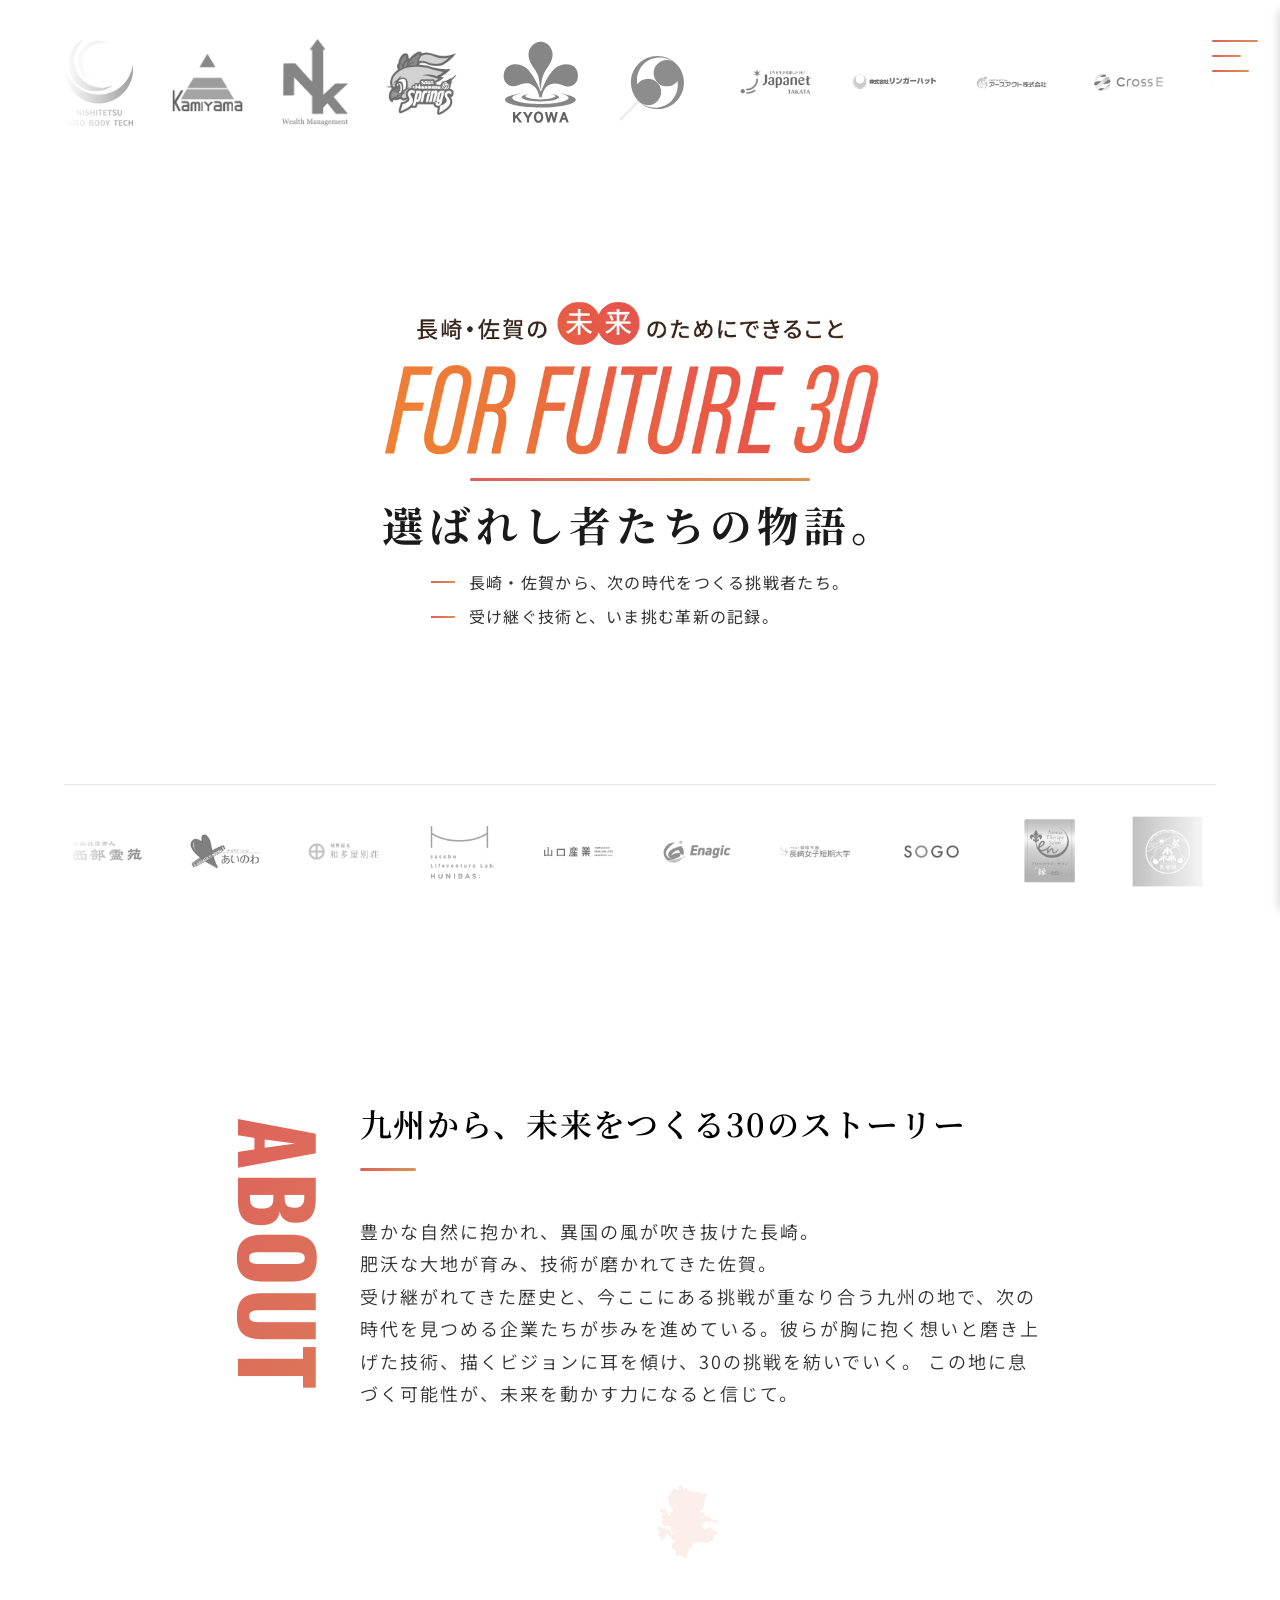
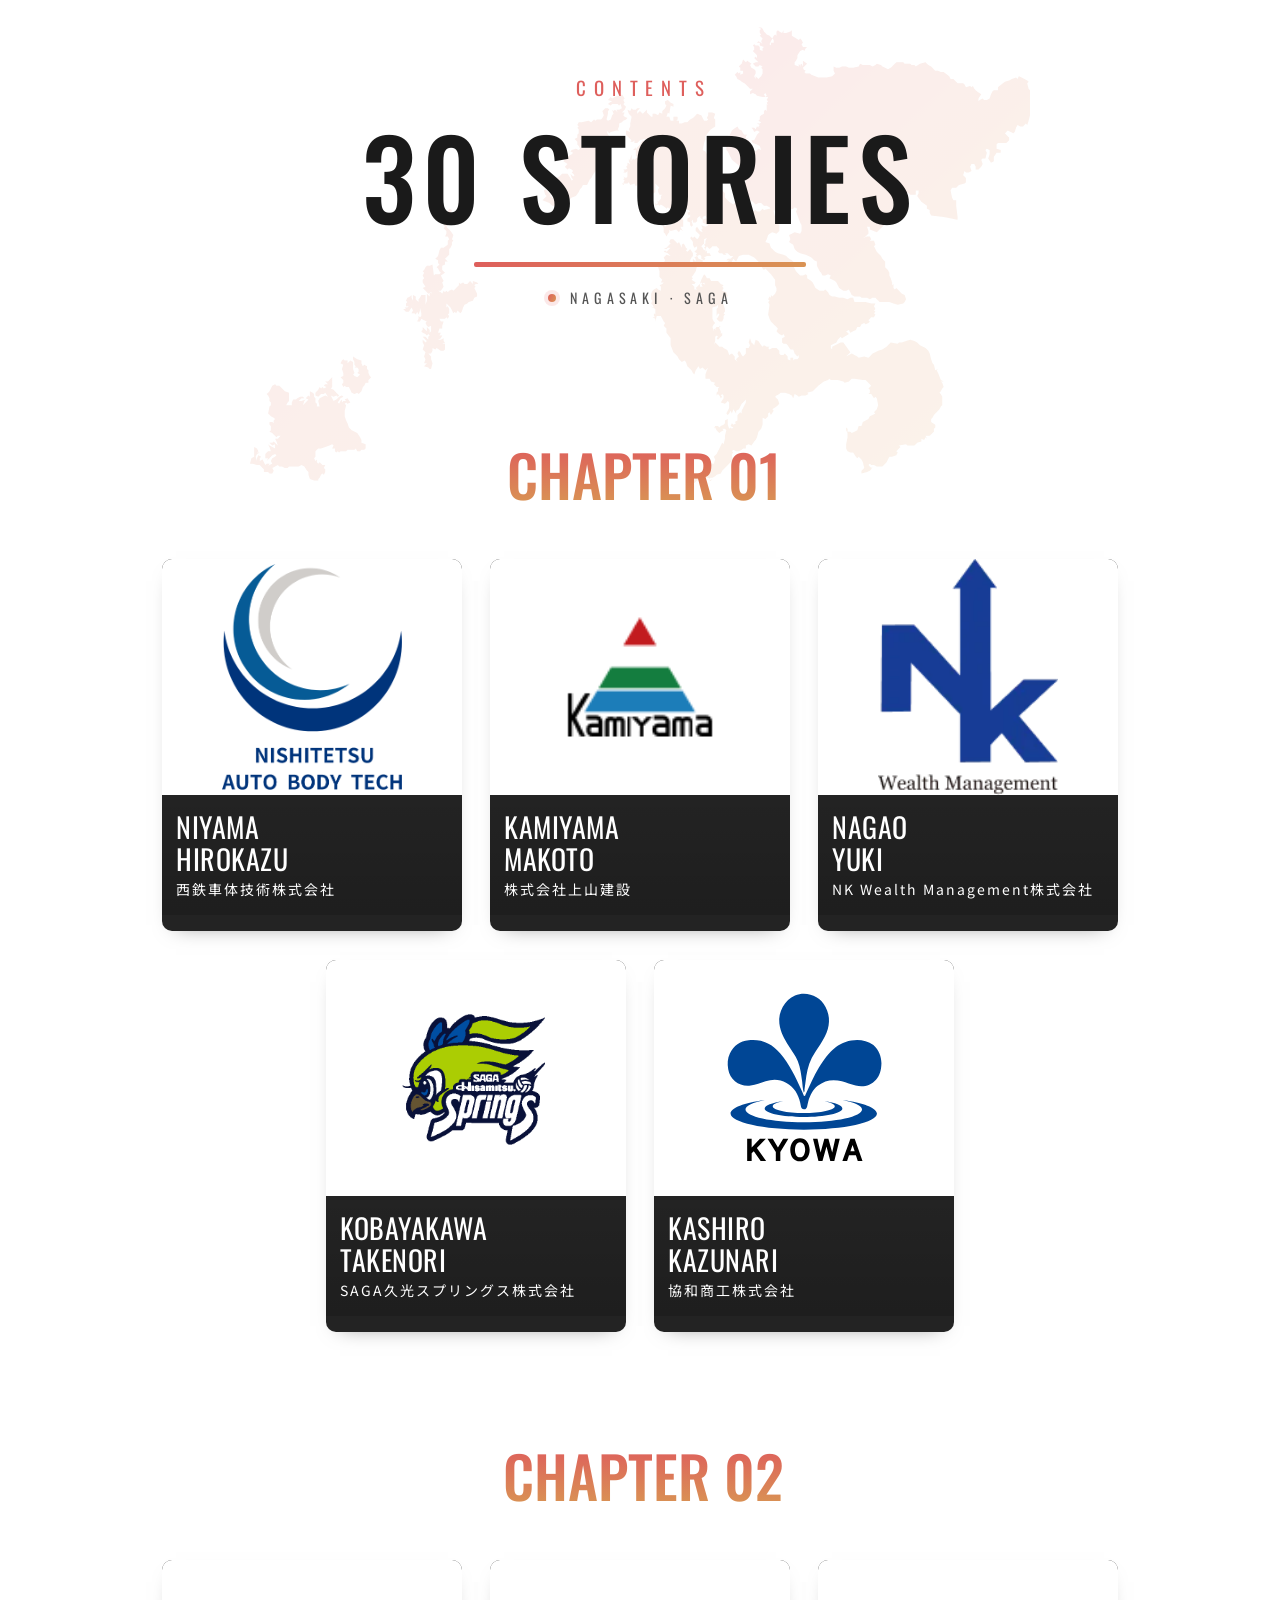
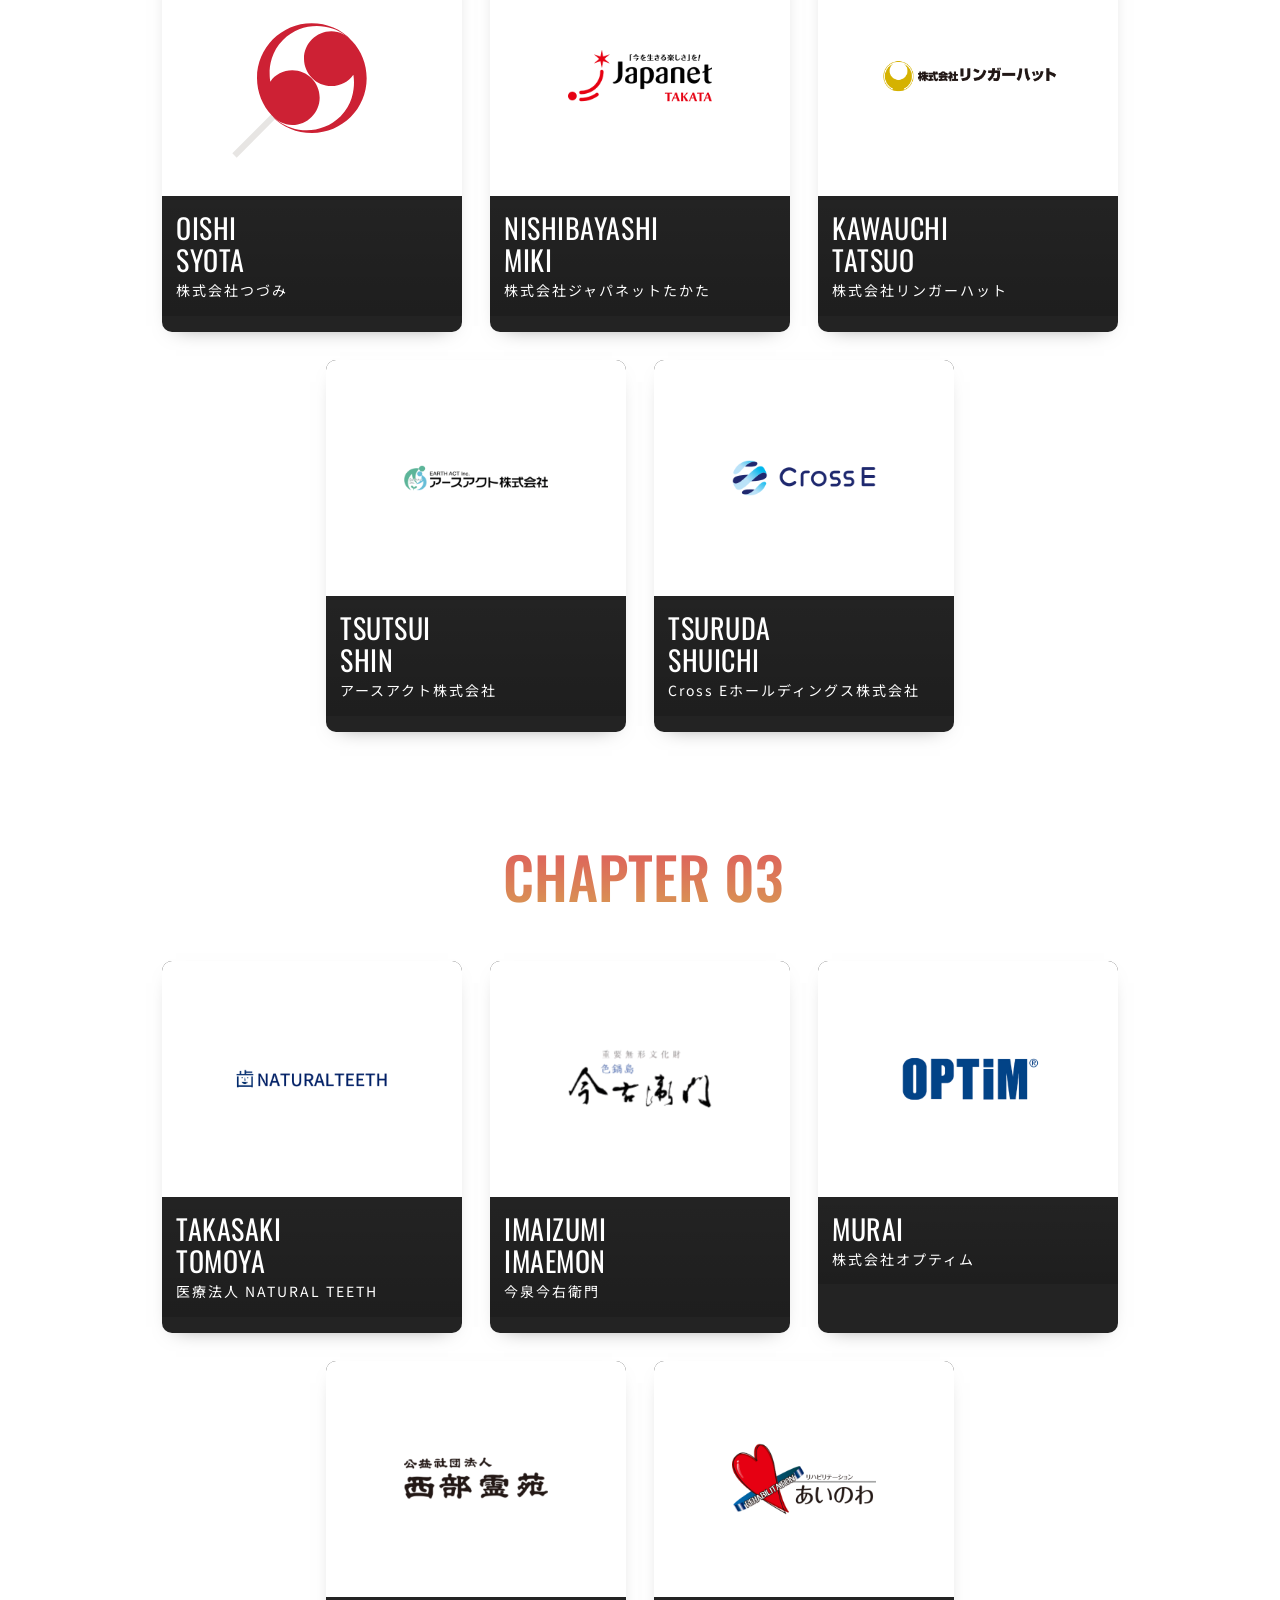
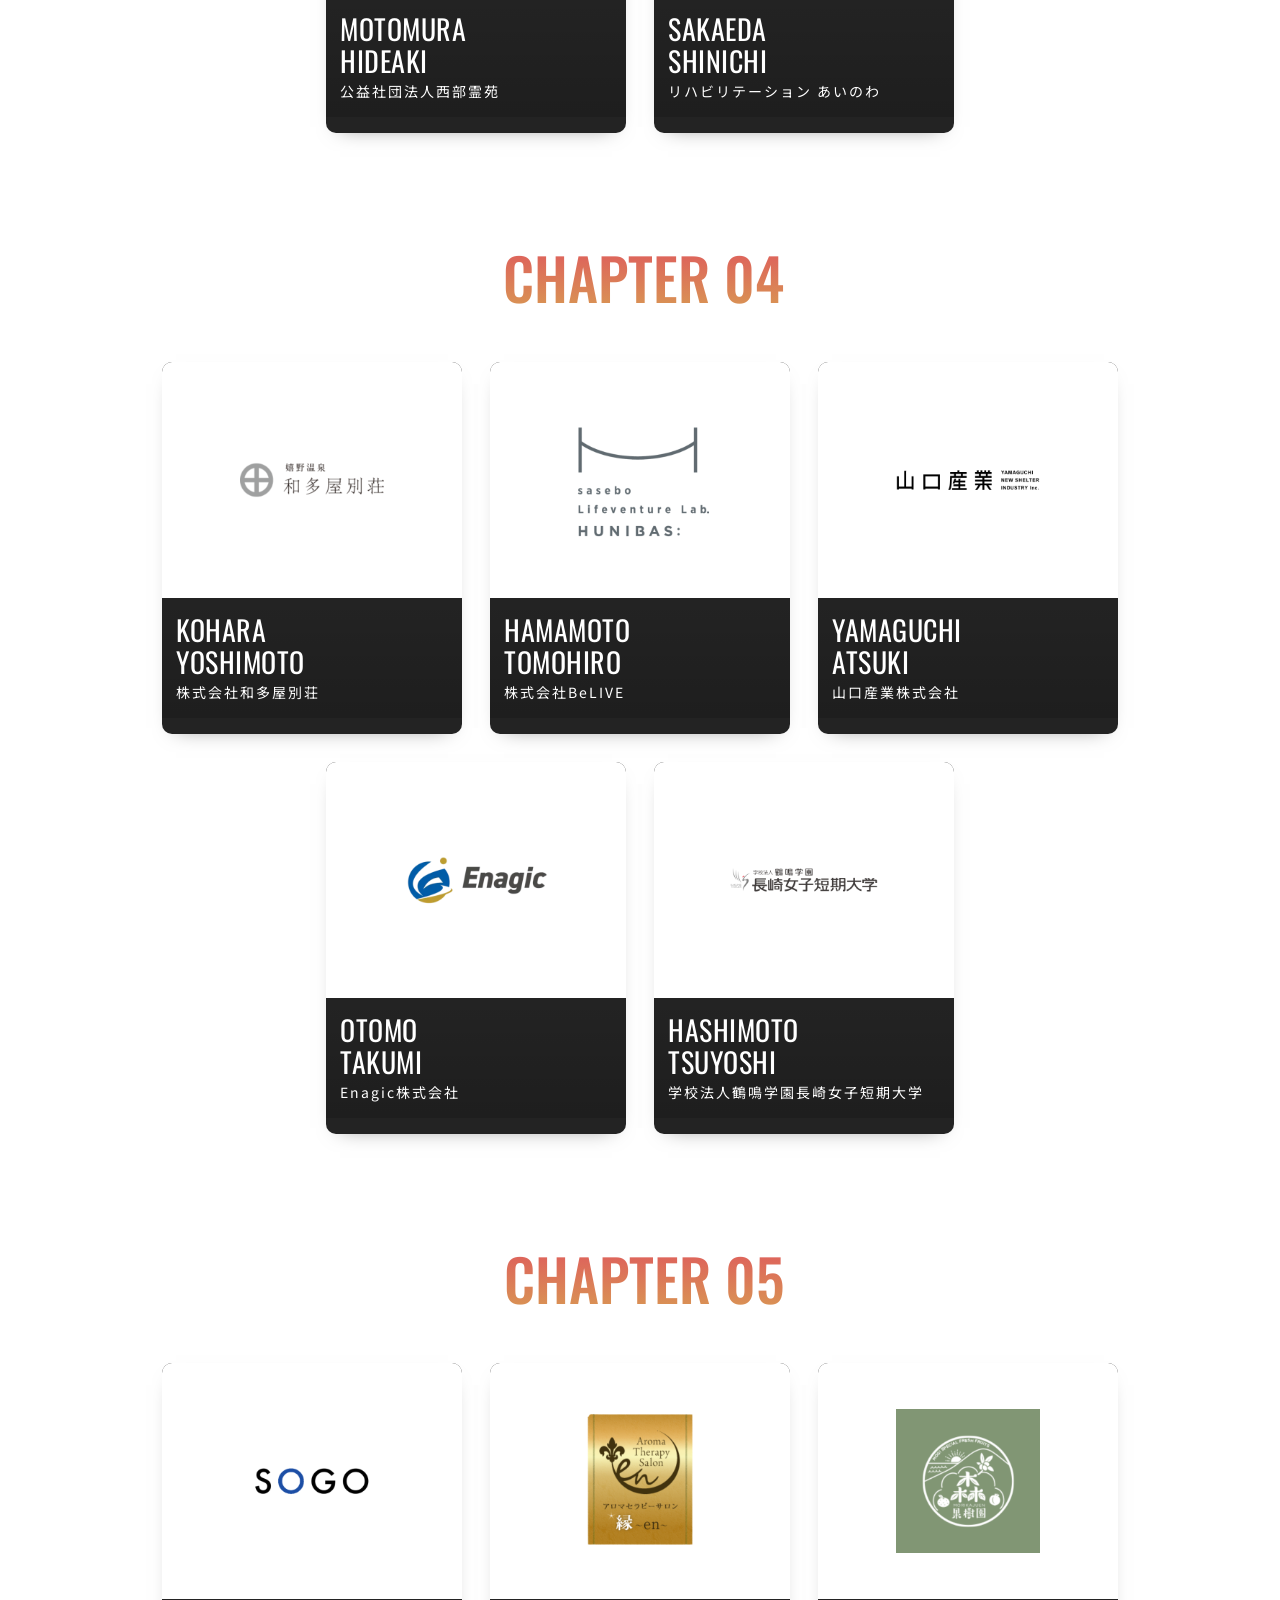
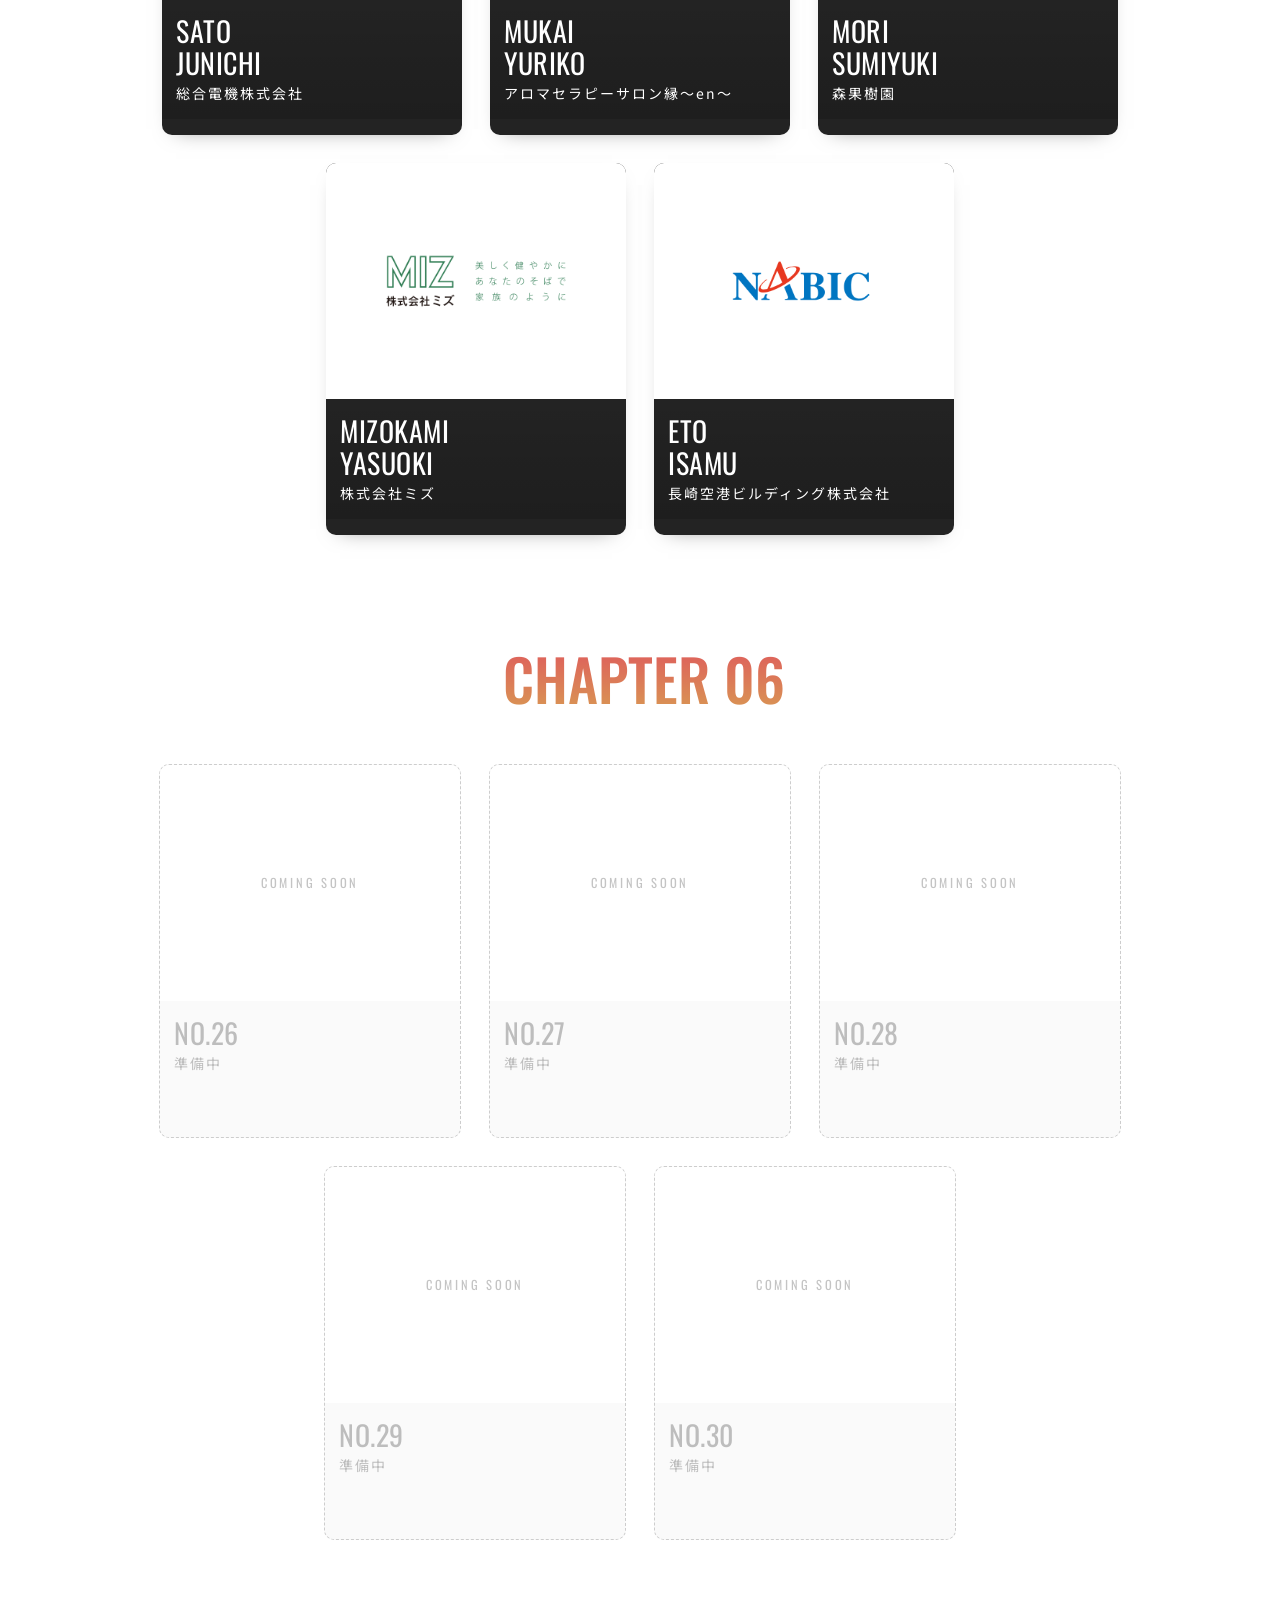
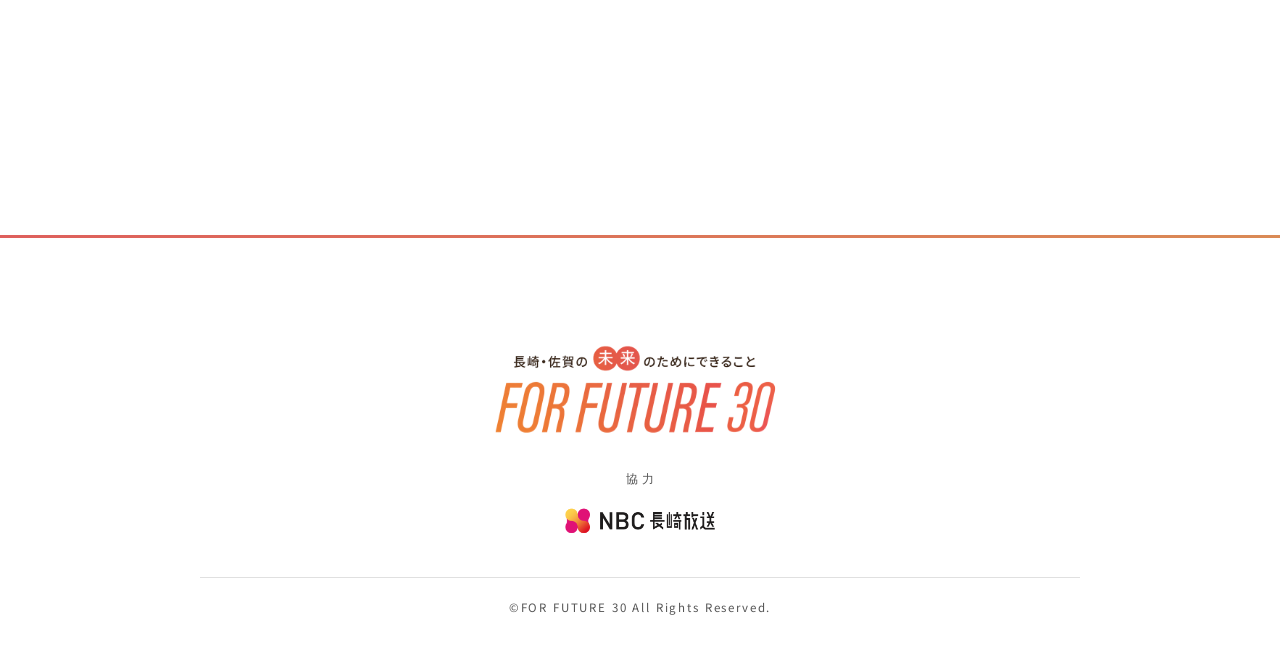
==== commit d76ffefe: "ブランド名を FOR FUTURE 30 に統一（ロゴ差し替えに合わせ 25→30 表記を全面更新） Co-Authored-By: Claude Opus 4.8 (1M context) <nor" ====
--- a/index.html
+++ b/index.html
@@ -2,7 +2,7 @@
 <html lang="ja">
   <head>
     <meta charset="UTF-8" />
-    <title>FOR FUTURE 25</title>
+    <title>FOR FUTURE 30</title>
     <meta name="viewport" content="width=device-width, initial-scale=1.0" />
     <link
       rel="apple-touch-icon"
@@ -28,11 +28,11 @@
     <link rel="stylesheet" type="text/css" href="css/renewal.css?v=47" />
   </head>
   <body>
-  <div class="page-transition" aria-hidden="true"><span class="page-transition__mark">FOR FUTURE 25</span></div>
+  <div class="page-transition" aria-hidden="true"><span class="page-transition__mark">FOR FUTURE 30</span></div>
     <header class="header" id="header">
       <div class="header-wrap">
-        <a href="index.html" class="header-logo" aria-label="FOR FUTURE 25 トップへ">
-          <img src="img/forlogo.png" alt="FOR FUTURE 25" />
+        <a href="index.html" class="header-logo" aria-label="FOR FUTURE 30 トップへ">
+          <img src="img/forlogo.png" alt="FOR FUTURE 30" />
         </a>
         <div class="h-open">
           <span></span>
@@ -60,7 +60,7 @@
           </div>
         </div>
         <div class="cover__main">
-          <img class="cover__logo" src="img/forlogo.png" alt="FOR FUTURE 25" />
+          <img class="cover__logo" src="img/forlogo.png" alt="FOR FUTURE 30" />
           <div class="cover__rule"></div>
           <p class="cover__tagline">選ばれし者たちの物語。</p>
           <div class="cover__lines">
@@ -82,13 +82,13 @@
           </div>
           <div class="about-wrap__body">
             <div class="about-wrap__body__head">
-              <h4>九州から、未来をつくる25のストーリー</h4>
+              <h4>九州から、未来をつくる30のストーリー</h4>
             </div>
             <div class="about-wrap__body__text">
               <p>
                 豊かな自然に抱かれ、異国の風が吹き抜けた長崎。<br>
                 肥沃な大地が育み、技術が磨かれてきた佐賀。<br>
-                受け継がれてきた歴史と、今ここにある挑戦が重なり合う九州の地で、次の時代を見つめる企業たちが歩みを進めている。彼らが胸に抱く想いと磨き上げた技術、描くビジョンに耳を傾け、25の挑戦を紡いでいく。 この地に息づく可能性が、未来を動かす力になると信じて。
+                受け継がれてきた歴史と、今ここにある挑戦が重なり合う九州の地で、次の時代を見つめる企業たちが歩みを進めている。彼らが胸に抱く想いと磨き上げた技術、描くビジョンに耳を傾け、30の挑戦を紡いでいく。 この地に息づく可能性が、未来を動かす力になると信じて。
               </p>
             </div>
           </div>
@@ -99,7 +99,7 @@
           <div class="article-wrap__head article-wrap__head--mapbg">
             <img class="section-mapbg" src="img/nagasaki_saga.svg?v=3" alt="" aria-hidden="true" loading="lazy" />
             <span class="section-kicker">CONTENTS</span>
-            <h2 class="section-title">25 STORIES</h2>
+            <h2 class="section-title">30 STORIES</h2>
             <p class="section-place"><span class="section-place__dot"></span>NAGASAKI &middot; SAGA</p>
           </div>
           <div class="article-wrap__stories" data-stories></div>
@@ -109,7 +109,7 @@
     <footer class="footer" id="contact">
       <div class="footer-wrap __inner">
         <div class="footer-wrap__img">
-          <img src="img/forlogo.png" alt="FOR FUTURE 25" />
+          <img src="img/forlogo.png" alt="FOR FUTURE 30" />
         </div>
         <div class="footer-wrap__imghousou">
           <p>協力</p>
@@ -118,7 +118,7 @@
           </a>
         </div>
         <div class="footer-wrap__text">
-          <p>©︎FOR FUTURE 25 All Rights Reserved.</p>
+          <p>©︎FOR FUTURE 30 All Rights Reserved.</p>
         </div>
       </div>
     </footer>
@@ -128,6 +128,6 @@
     <script type="text/javascript" src="js/smartphone.js"></script>
     <script type="text/javascript" src="data/companies.js"></script>
     <script type="text/javascript" src="js/render-index.js?v=3"></script>
-    <script type="text/javascript" src="js/reveal.js?v=6"></script>
+    <script type="text/javascript" src="js/reveal.js?v=7"></script>
   </body>
 </html>
--- a/css/renewal.css
+++ b/css/renewal.css
@@ -1,7 +1,7 @@
 @charset "UTF-8";
 
 /* =========================================================
-   FOR FUTURE 25 — Renewal layer
+   FOR FUTURE 30 — Renewal layer
    既存 main.css / index.css の上に読み込む上乗せレイヤー。
    トーン（コーラル×白×黒カード）は踏襲しつつ、質感とアニメを刷新。
    ========================================================= */
@@ -693,7 +693,7 @@
 }
 
 /* =========================================================
-   11. INDEX 誌面化 — ABOUT / 25 STORIES を interview のトーンに統一
+   11. INDEX 誌面化 — ABOUT / 30 STORIES を interview のトーンに統一
    （明朝見出し＋コーラル/グレーの区切り線）
    ========================================================= */
 /* --- ABOUT --- */
@@ -720,7 +720,7 @@
   color: #333;
 }
 
-/* --- 25 STORIES 見出し（誌面のCONTENTS） --- */
+/* --- 30 STORIES 見出し（誌面のCONTENTS） --- */
 .article-wrap__head {
   max-width: 900px;
   margin: 0 auto clamp(38px, 5vw, 66px);
@@ -1141,7 +1141,7 @@
 }
 
 /* --- 見出しの罫線がスクロール登場時に伸びる --- */
-/* 25 STORIES（中央から） */
+/* 30 STORIES（中央から） */
 .article-wrap__head .section-title::after {
   transform: scaleX(0);
   transform-origin: center;
@@ -1203,7 +1203,7 @@
    18. 余白（ホワイトスペース）を全体的にゆとり方向へ
    セクションの縦リズムを広げ、上質な間（ま）を作る。
    ========================================================= */
-/* --- TOP：ABOUT / 25 STORIES --- */
+/* --- TOP：ABOUT / 30 STORIES --- */
 .about {
   margin-top: 0;
   padding: clamp(104px, 13vw, 184px) 0;
@@ -1364,7 +1364,7 @@
 }
 
 /* =========================================================
-   23. SP：25 STORIES カードを「2列」に（小さい画面でも2列を維持）
+   23. SP：30 STORIES カードを「2列」に（小さい画面でも2列を維持）
    1列だと縦に長くなりすぎるため、〜600px で常に2カラム。
    ========================================================= */
 @media screen and (max-width: 600px) {
@@ -1524,7 +1524,7 @@
 }
 
 /* =========================================================
-   26. 25 STORIES 見出しを大きく
+   26. 30 STORIES 見出しを大きく
    ========================================================= */
 .article-wrap__head .section-kicker {
   font-size: clamp(0.85rem, 0.7rem + 0.6vw, 1.2rem);
@@ -1715,7 +1715,7 @@
 }
 
 /* =========================================================
-   36. SP：ヒーローの FOR FUTURE 25 ロゴを大きく
+   36. SP：ヒーローの FOR FUTURE 30 ロゴを大きく
    ========================================================= */
 @media screen and (max-width: 600px) {
   .cover__logo {
@@ -1766,7 +1766,7 @@
 
 
 /* =========================================================
-   39. 25 STORIES 見出し：長崎・佐賀の地図を大きく背景に透かし
+   39. 30 STORIES 見出し：長崎・佐賀の地図を大きく背景に透かし
    ========================================================= */
 .article-wrap__head--mapbg {
   position: relative;
@@ -1812,7 +1812,7 @@
   box-shadow: 0 0 0 4px rgba(222, 95, 92, 0.14);
 }
 /* =========================================================
-   40. 25 STORIES：カードが3列入るようコンテナを広げる
+   40. 30 STORIES：カードが3列入るようコンテナを広げる
    （index.css が ~1280px 以下で .__inner を 800px に絞っていた）
    ========================================================= */
 .article .article-wrap.__inner {
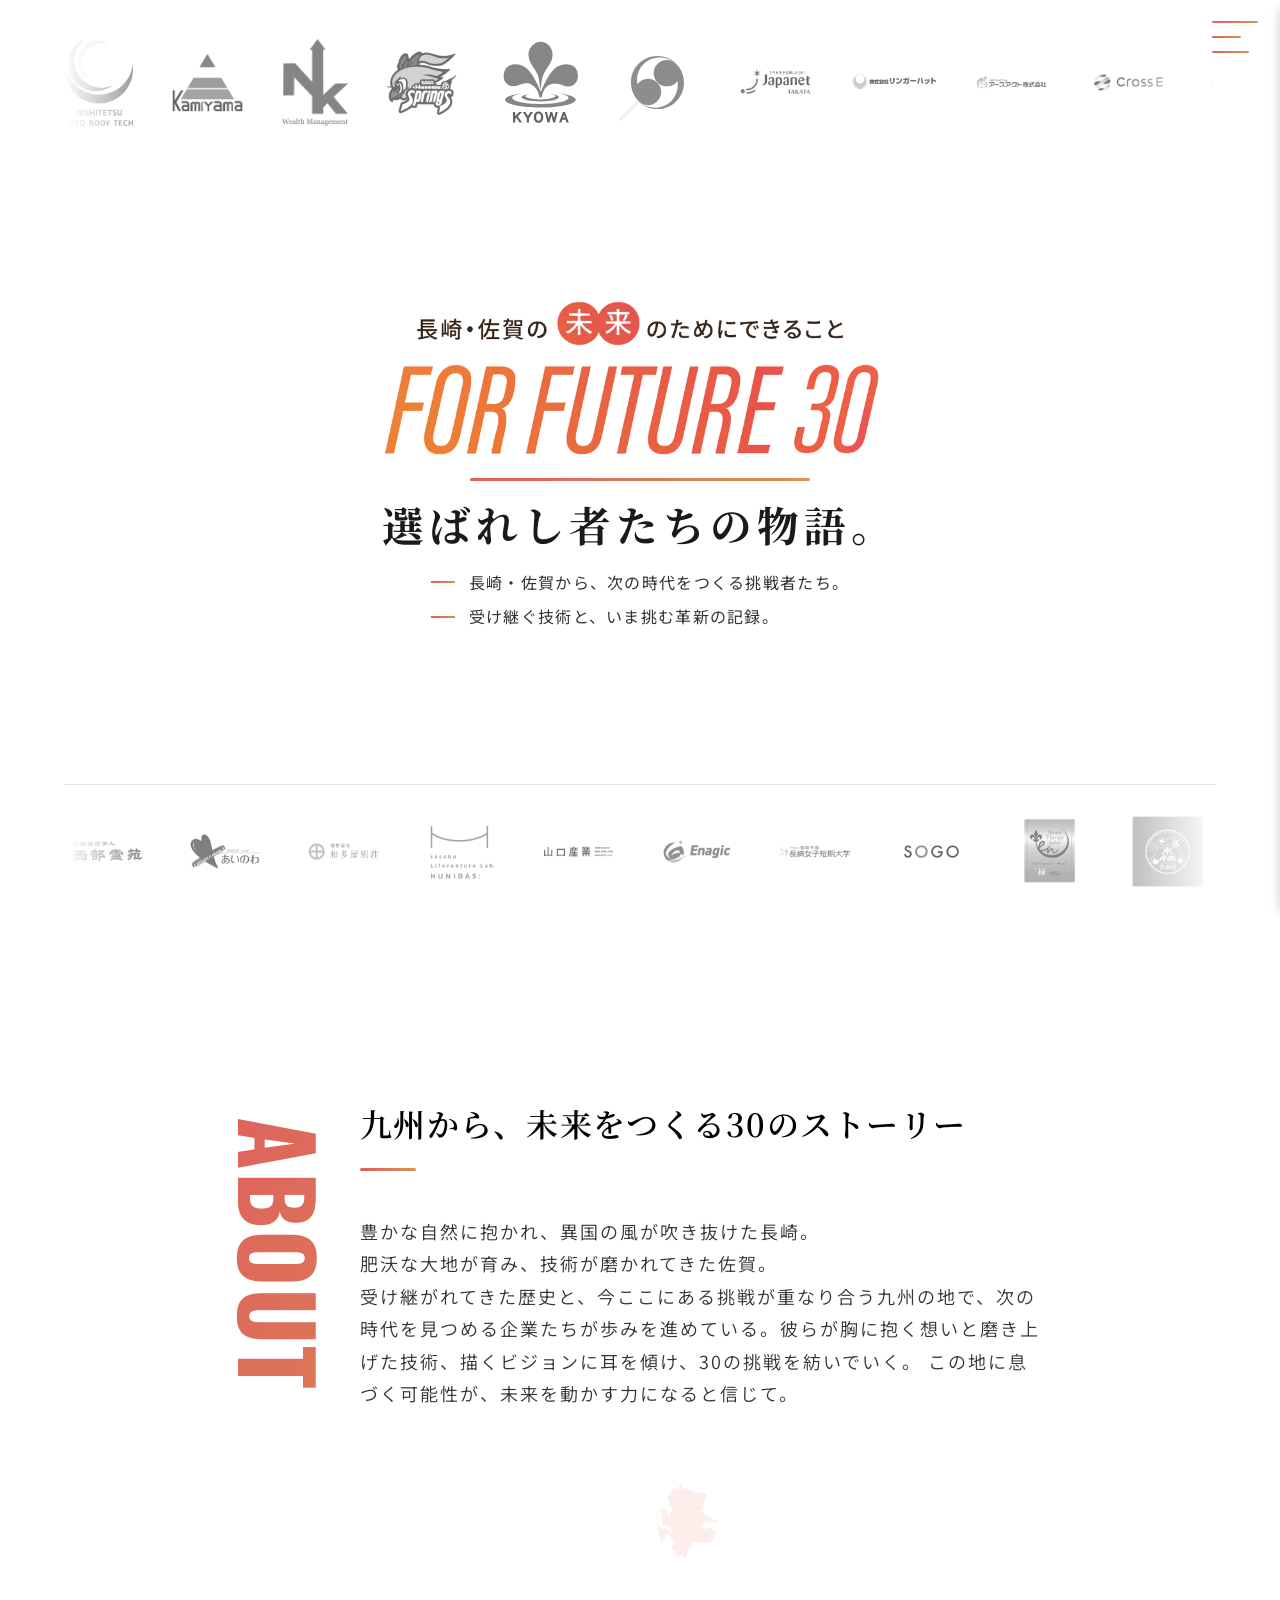
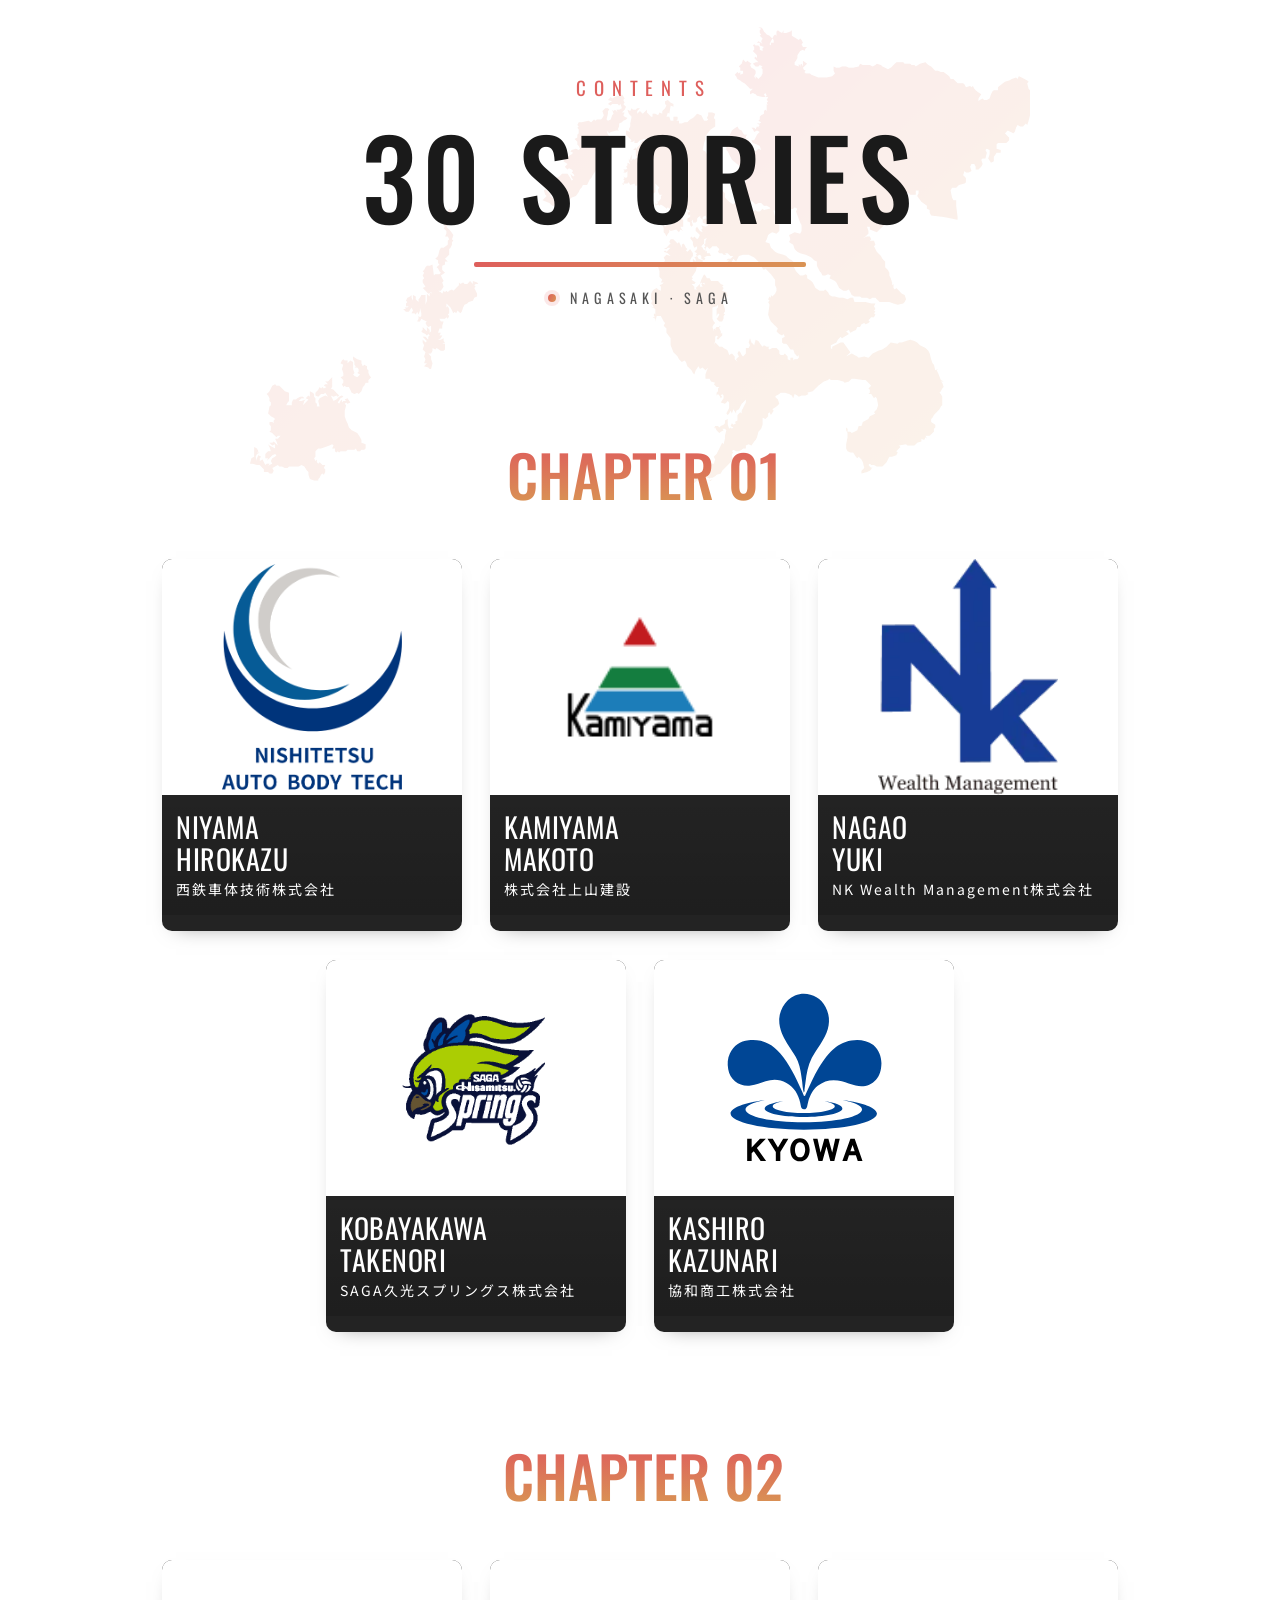
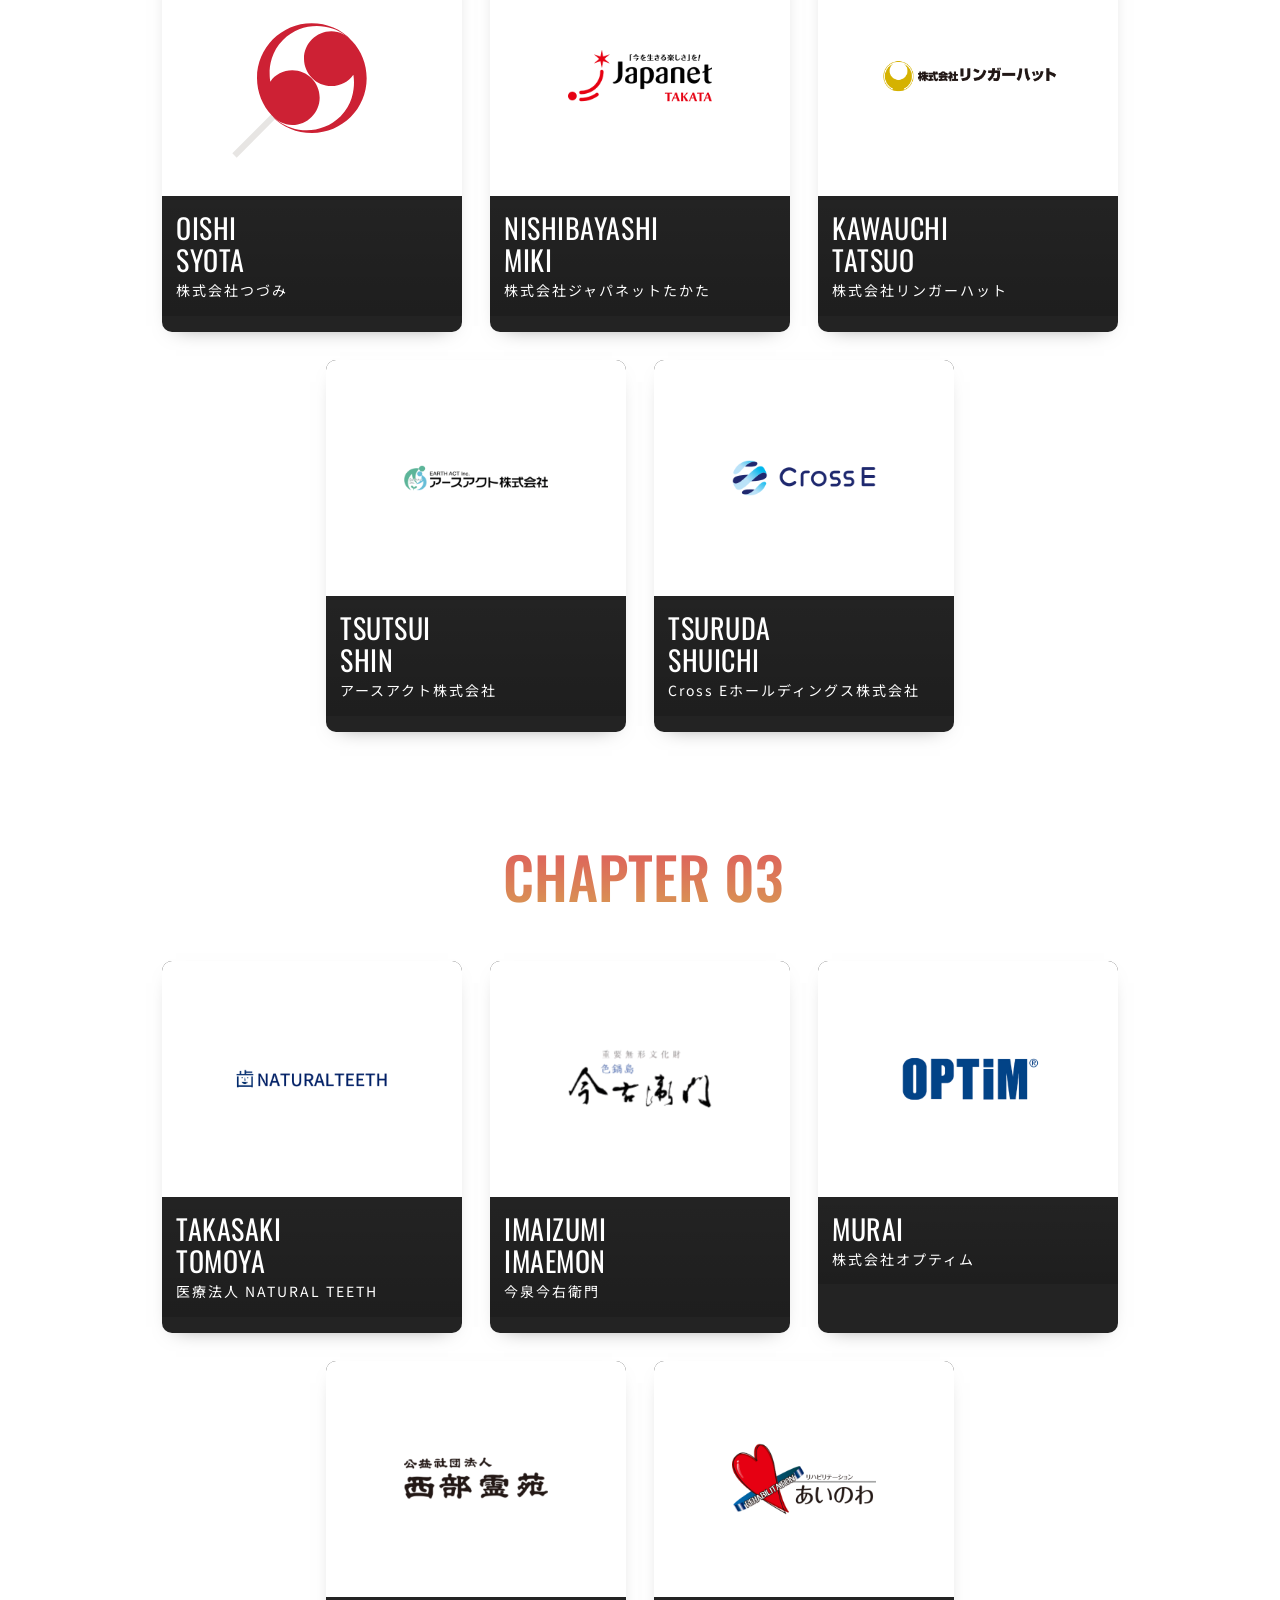
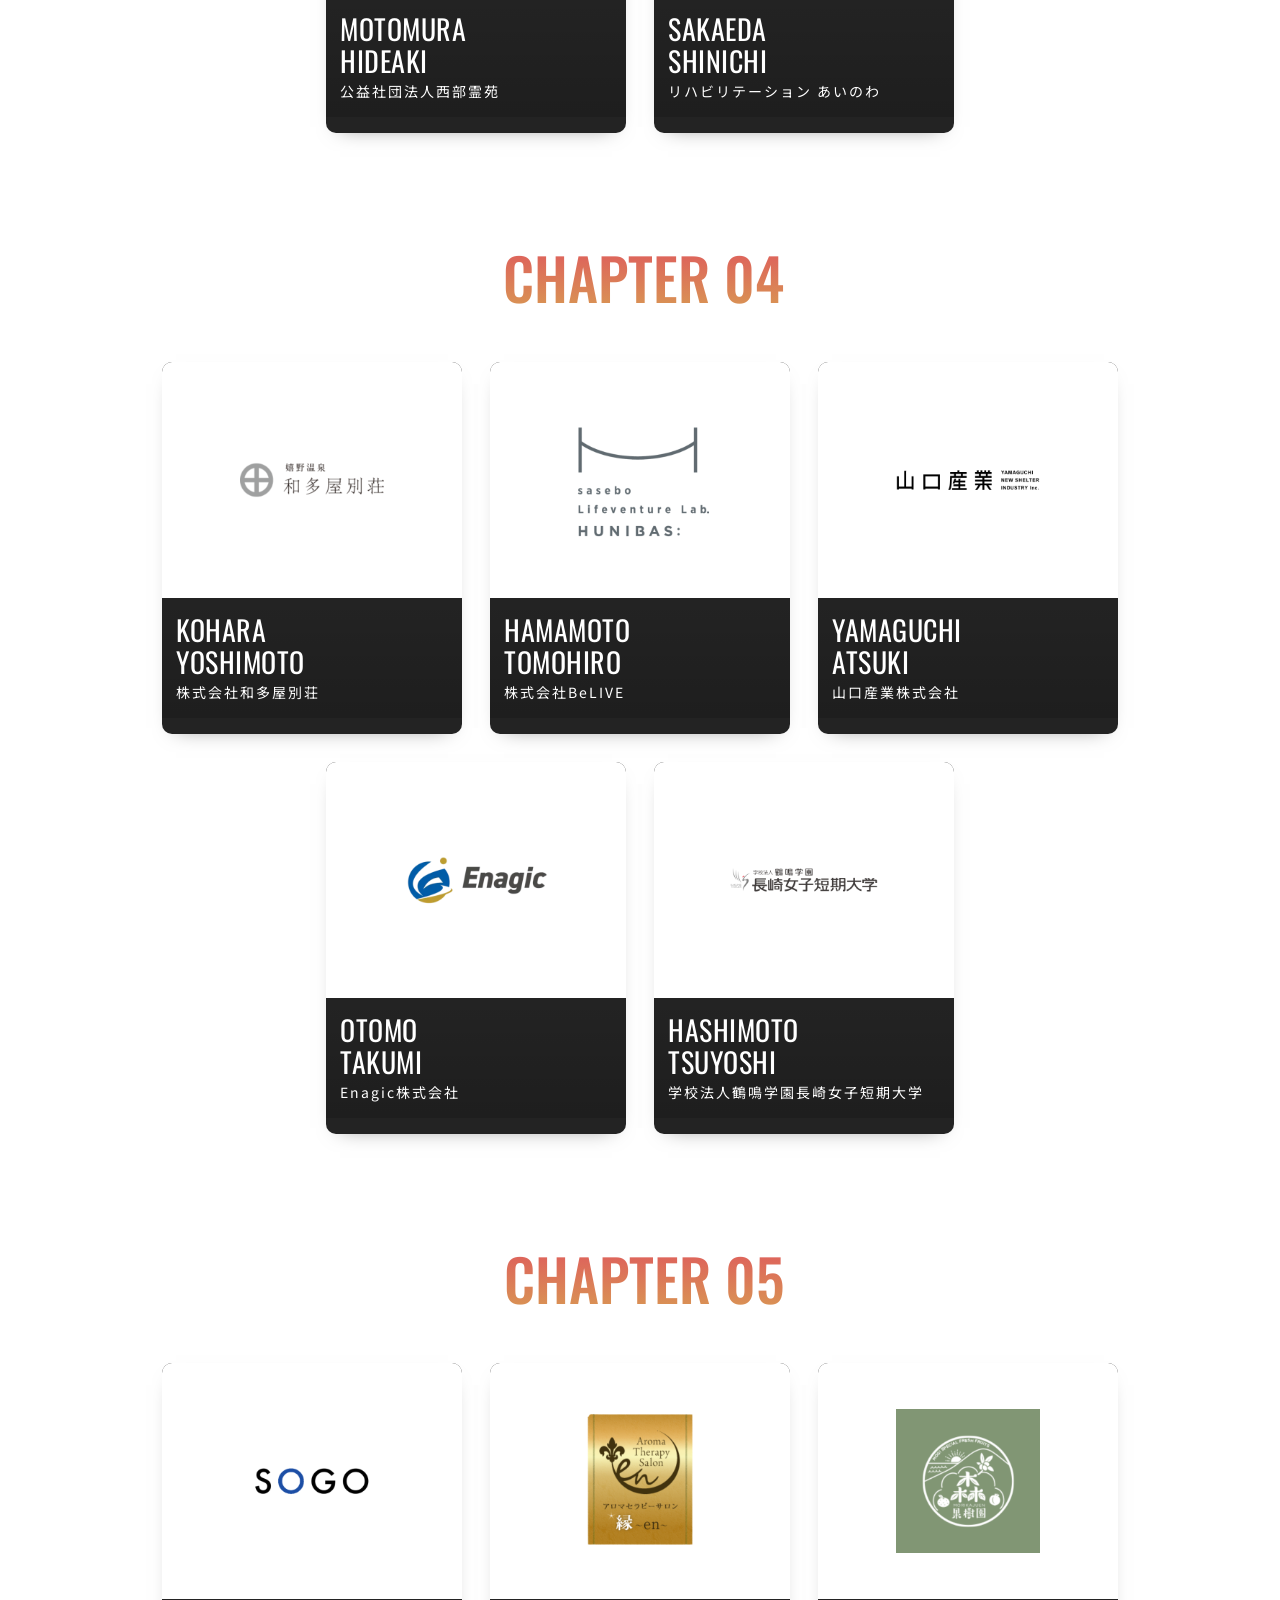
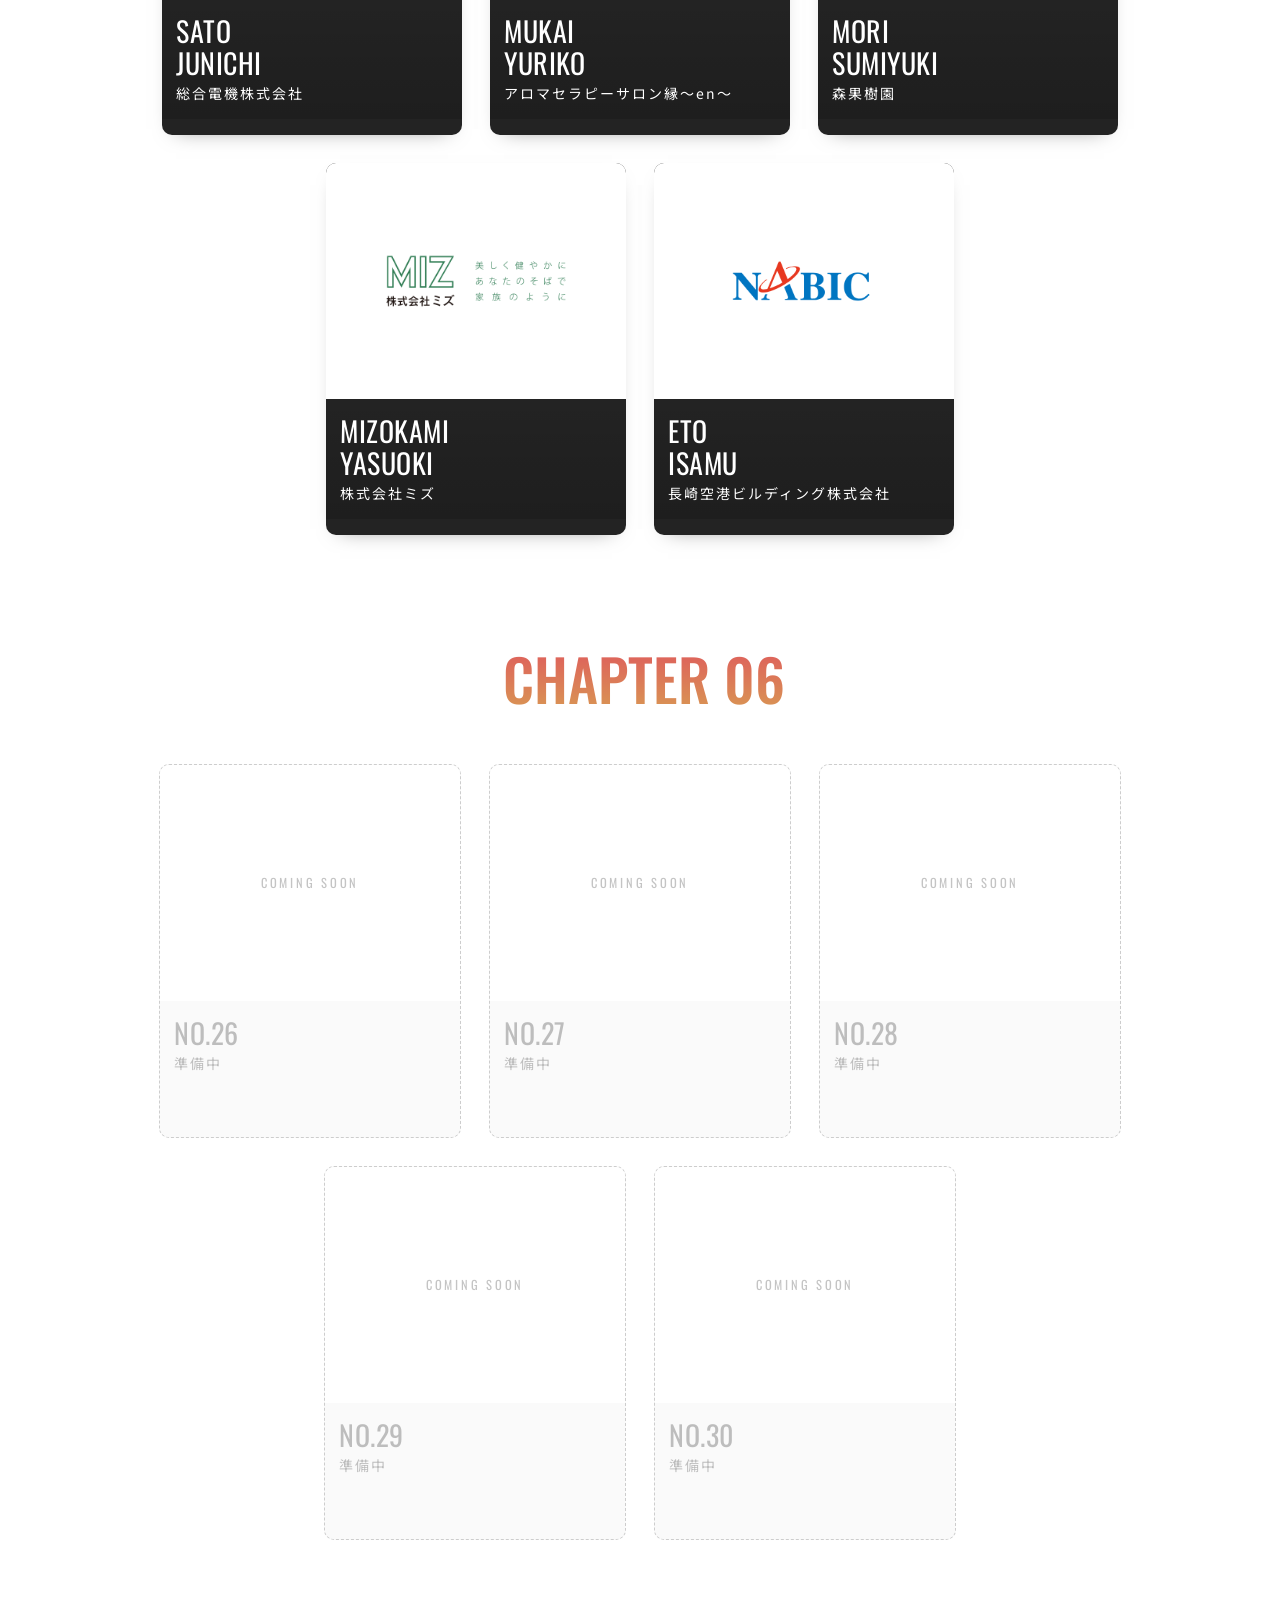
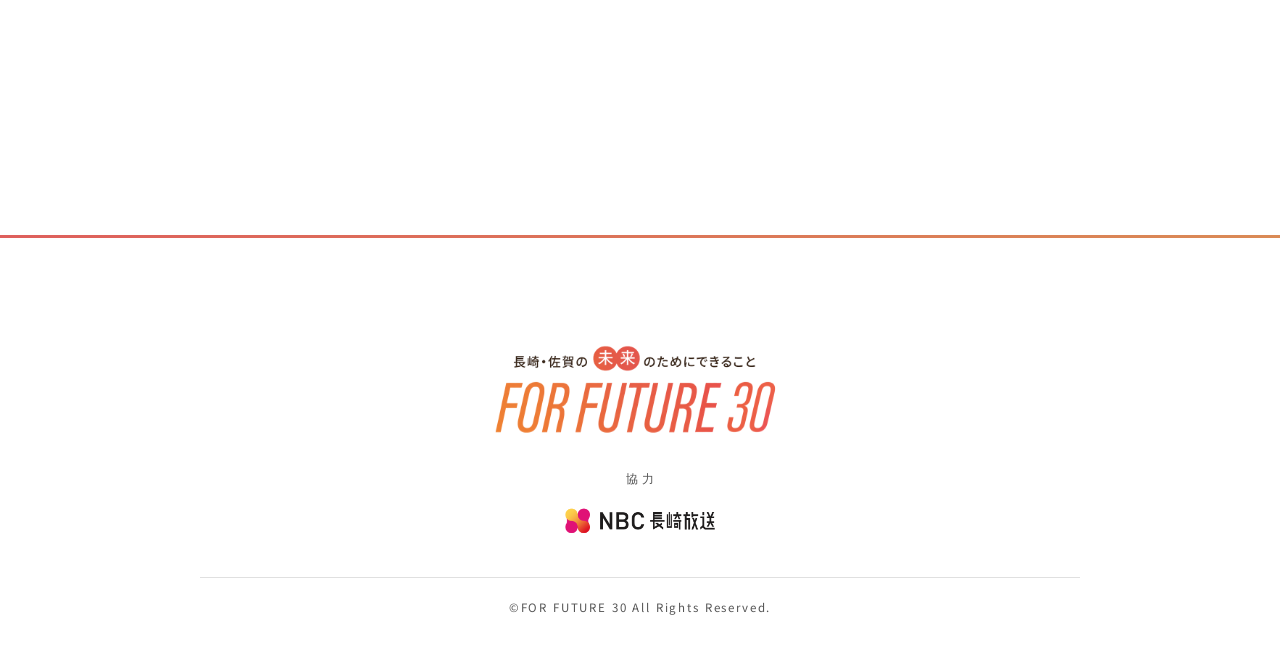
==== commit 0a1ae15f: "ヘッダー：帯を固定72pxにし、ロゴ・ハンバーガーを帯の上下中央へ整列（新ロゴの縦長化に対応・ロゴ少し拡大） Co-Authored-By: Claude Opus 4.8 (1M context) " ====
--- a/index.html
+++ b/index.html
@@ -23,9 +23,9 @@
     />
     <link rel="icon" href="img/icon.png" type="image/x-icon" />
     <link rel="stylesheet" type="text/css" href="css/reset.css" />
-    <link rel="stylesheet" type="text/css" href="css/main.css" />
+    <link rel="stylesheet" type="text/css" href="css/main.css?v=3" />
     <link rel="stylesheet" type="text/css" href="./css/index.css" />
-    <link rel="stylesheet" type="text/css" href="css/renewal.css?v=47" />
+    <link rel="stylesheet" type="text/css" href="css/renewal.css?v=49" />
   </head>
   <body>
   <div class="page-transition" aria-hidden="true"><span class="page-transition__mark">FOR FUTURE 30</span></div>
--- a/css/main.css
+++ b/css/main.css
@@ -51,19 +51,20 @@
 
 }
 
+/* 3本線をヘッダー帯（高さ72px・中央36px）に上下中央で合わせる */
 .h-open span:nth-of-type(1) {
-  top: 40px;
+  top: 21px;
 }
 
 .h-open span:nth-of-type(2) {
-  top: 55px;
+  top: 36px;
 }
 
 .h-open span:nth-of-type(3) {
-  top: 70px;
+  top: 51px;
 }
 .h-open.active span:nth-of-type(1) {
-  top: 48px;
+  top: 29px;
   left: 24px;
   transform: translateY(6px) rotate(-45deg);
   width: 50%;
@@ -74,7 +75,7 @@
 }
 
 .h-open.active span:nth-of-type(3) {
-  top: 60px;
+  top: 41px;
   left: 24px;
   transform: translateY(-6px) rotate(45deg);
   width: 50%;
--- a/css/renewal.css
+++ b/css/renewal.css
@@ -1036,10 +1036,12 @@
    ========================================================= */
 .header-logo {
   position: fixed;
-  top: 16px;
+  /* 72px の帯に対し高さ約56pxで上下中央（top = (72-56)/2 ≒ 8px） */
+  top: 8px;
   left: clamp(16px, 3vw, 40px);
   z-index: 9998;
-  width: clamp(140px, 18vw, 205px);
+  /* 新ロゴは縦長（約3:1）。帯内に収まる範囲で少し大きめに */
+  width: clamp(132px, 13.5vw, 168px);
   opacity: 0;
   transform: translateY(-8px);
   pointer-events: none;
@@ -1858,7 +1860,8 @@
   top: 0;
   left: 0;
   right: 0;
-  height: clamp(58px, 8vh, 84px);
+  /* 固定高さ（vh連動だと中身=固定pxとズレるため）。中身をこの帯の中央に揃える */
+  height: 72px;
   background: rgba(255, 255, 255, 0.72);
   -webkit-backdrop-filter: saturate(140%) blur(10px);
   backdrop-filter: saturate(140%) blur(10px);
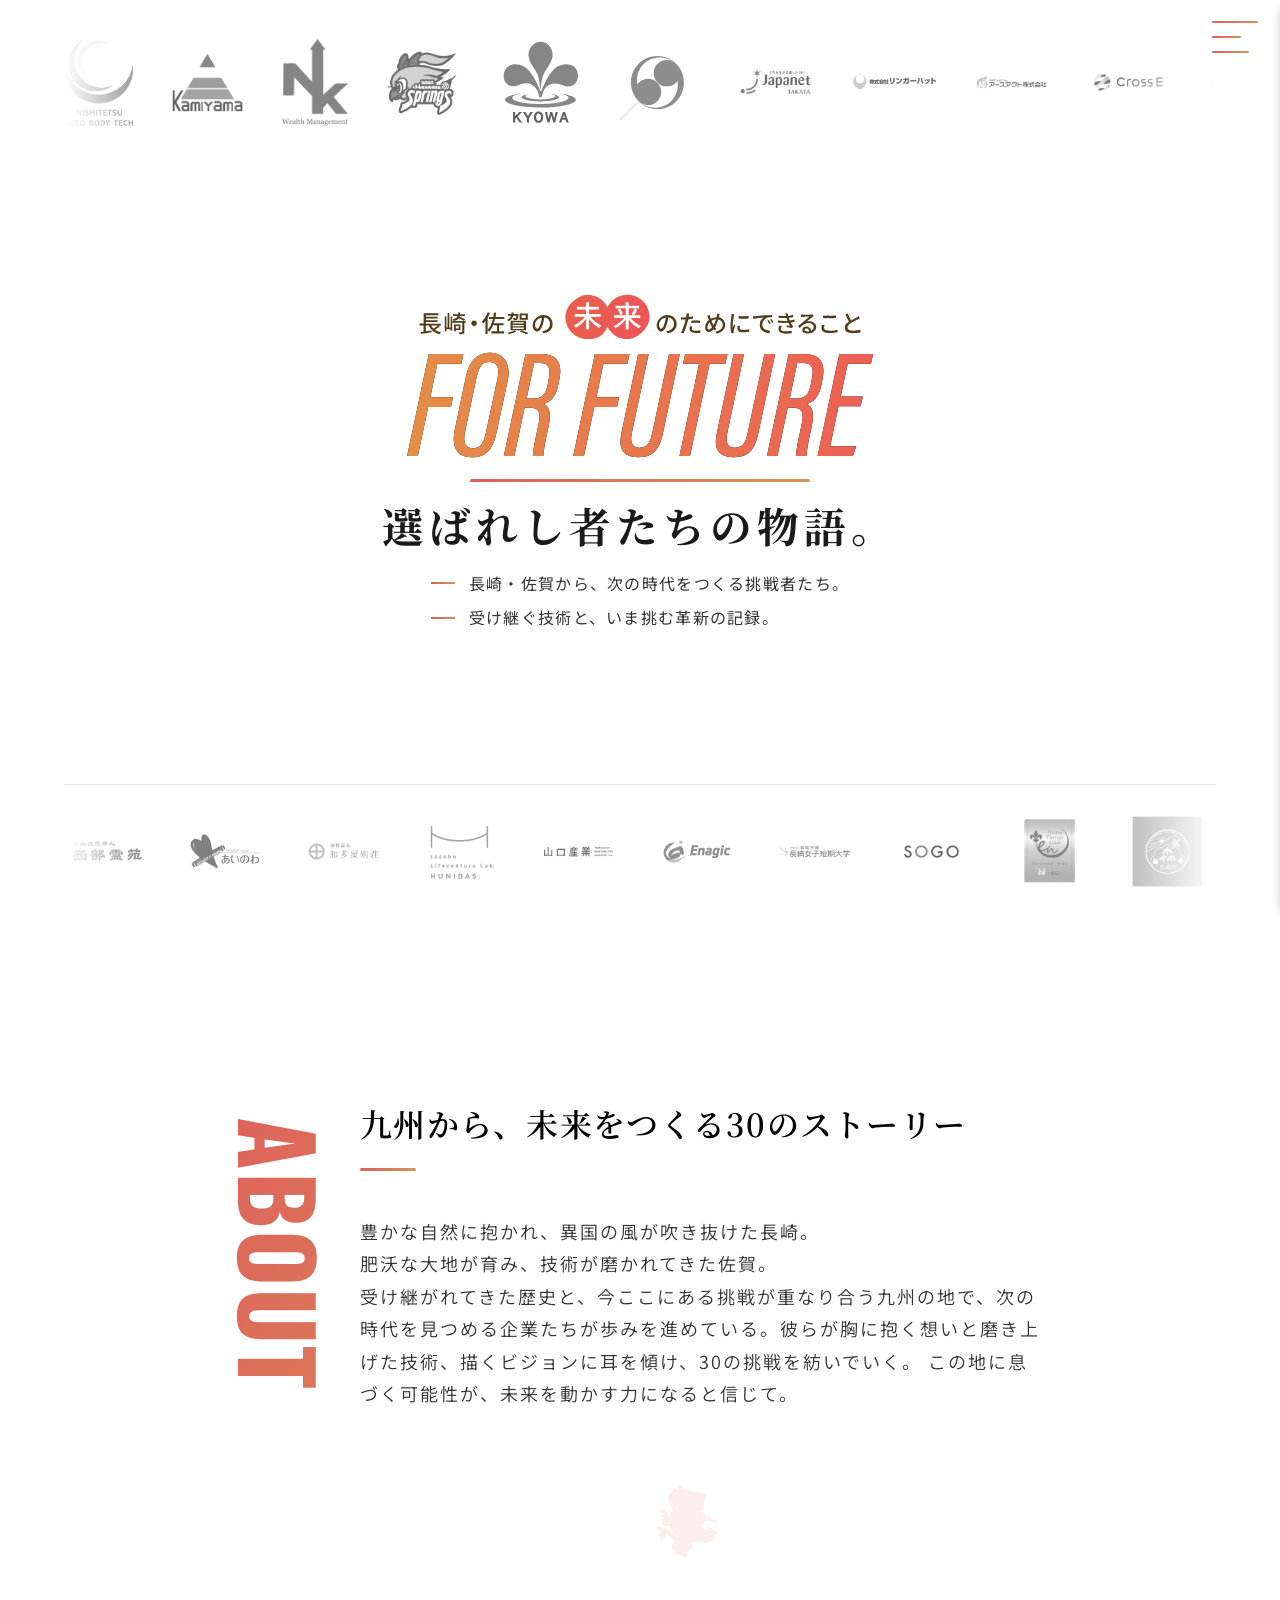
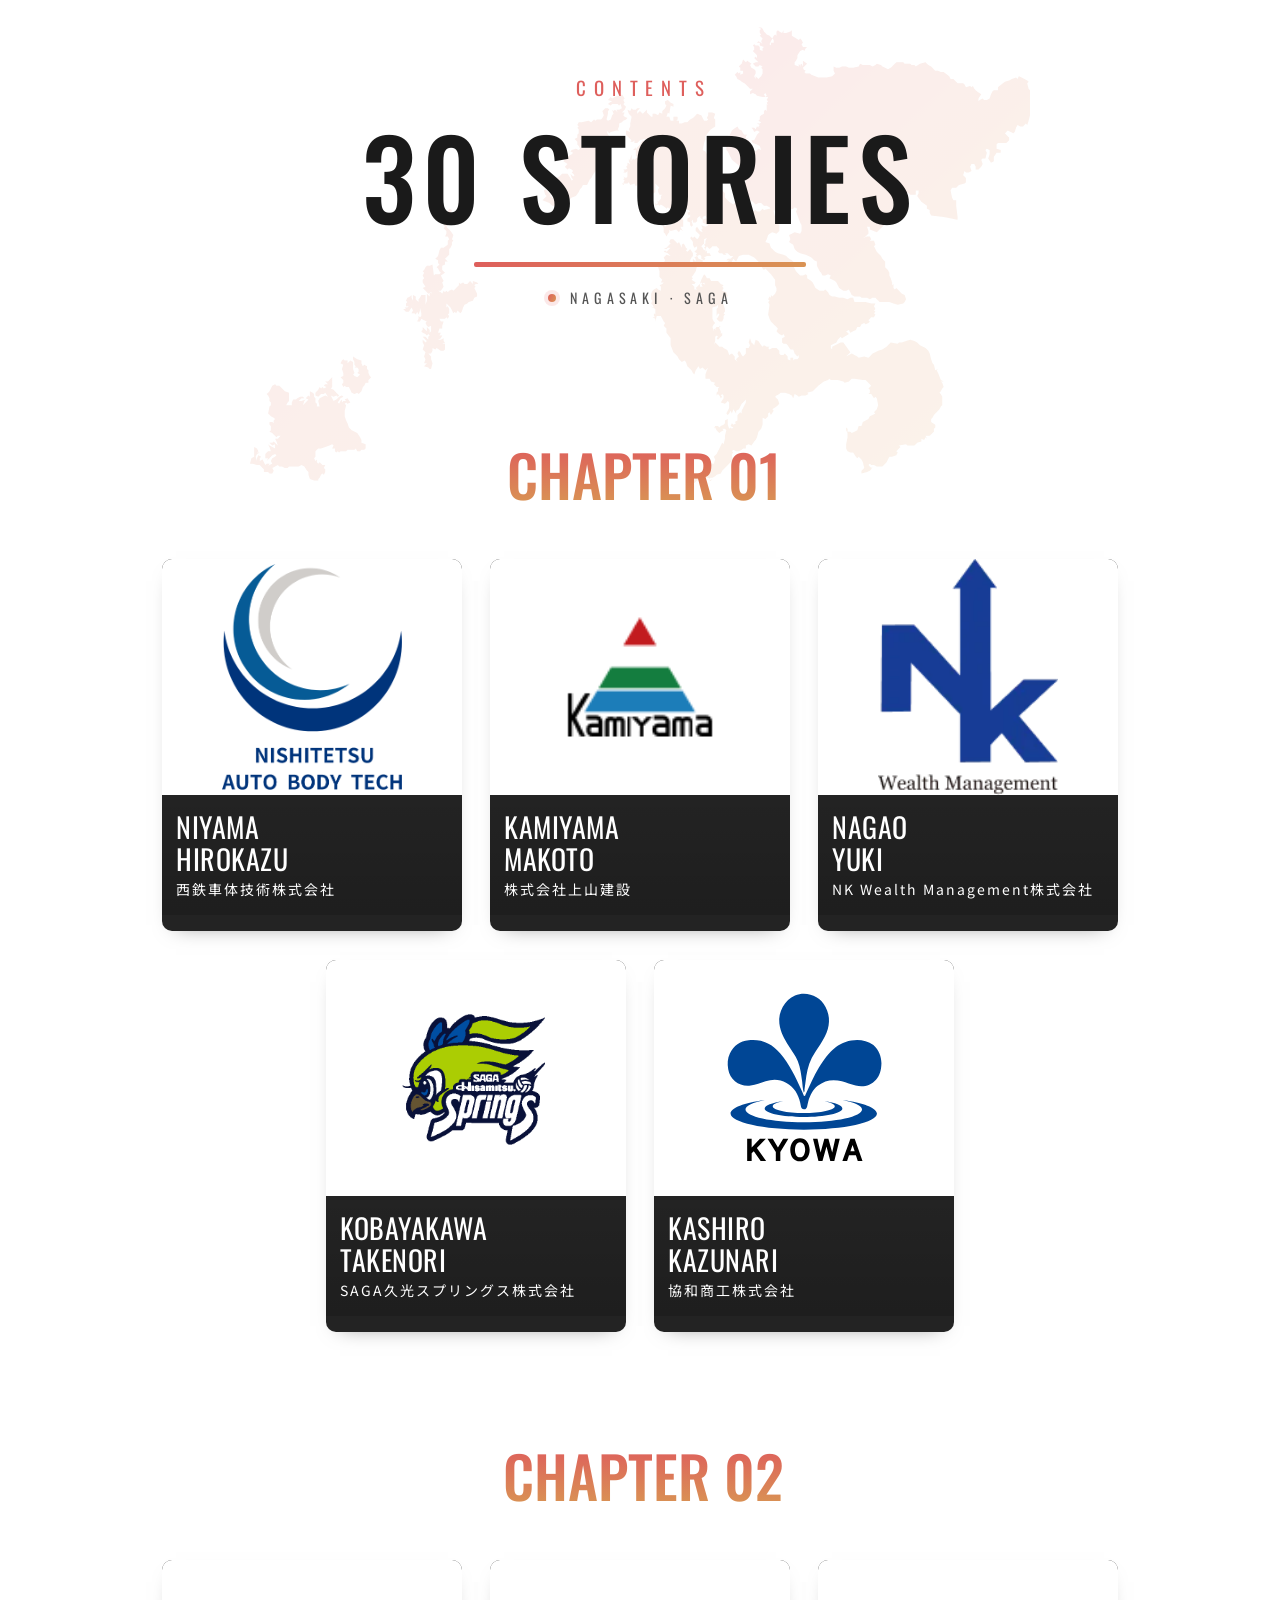
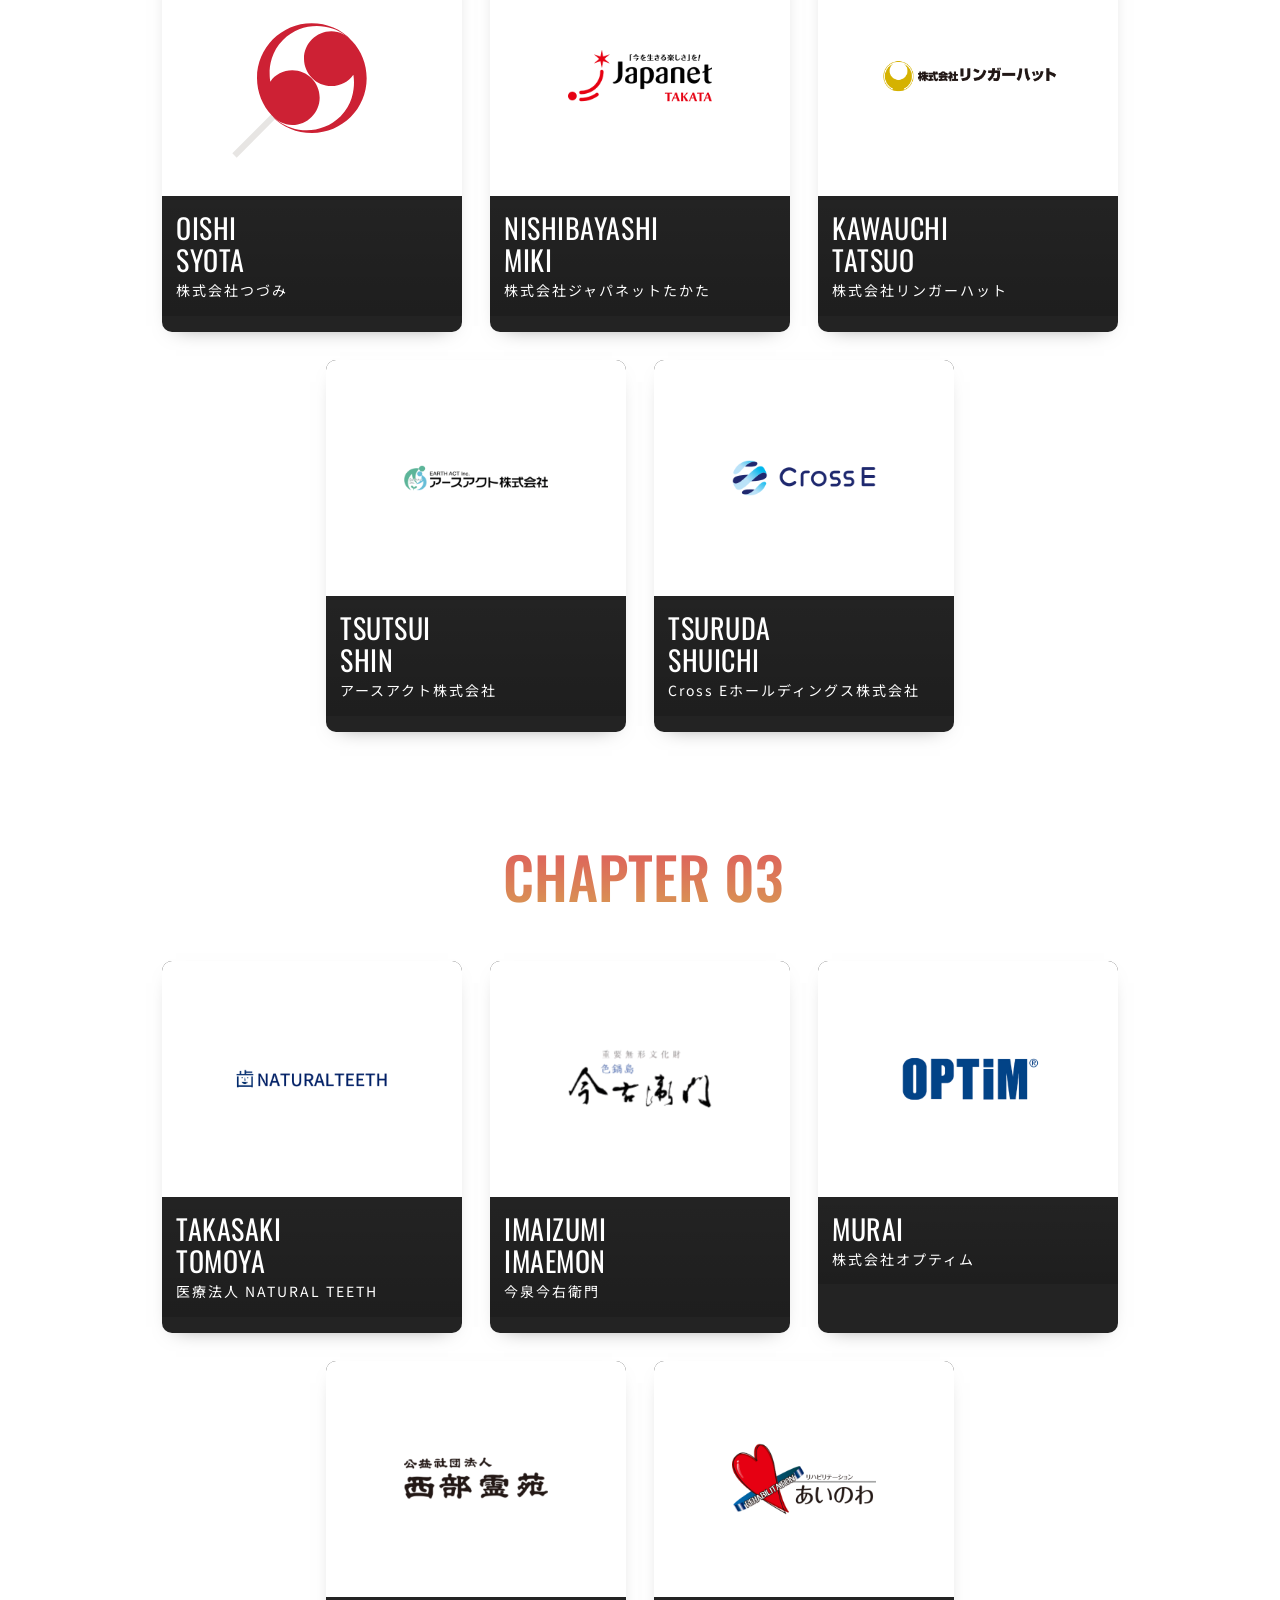
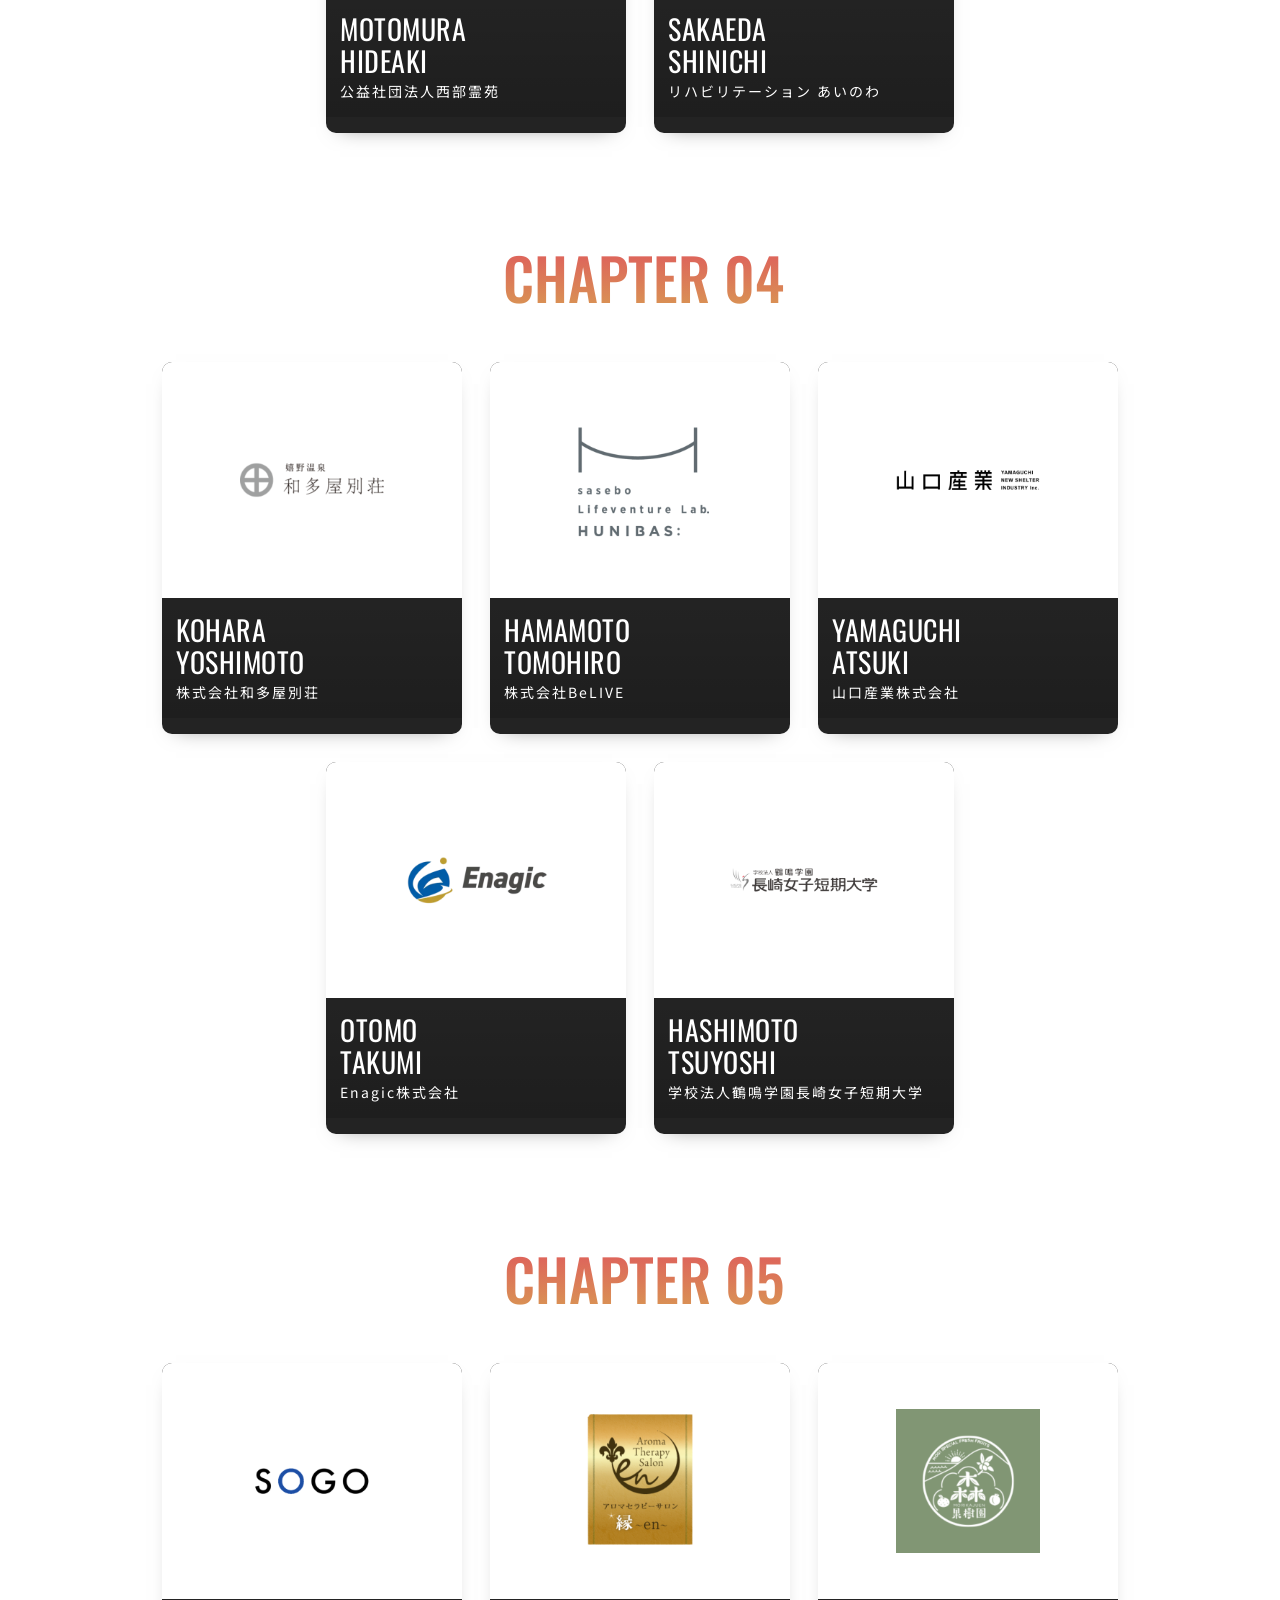
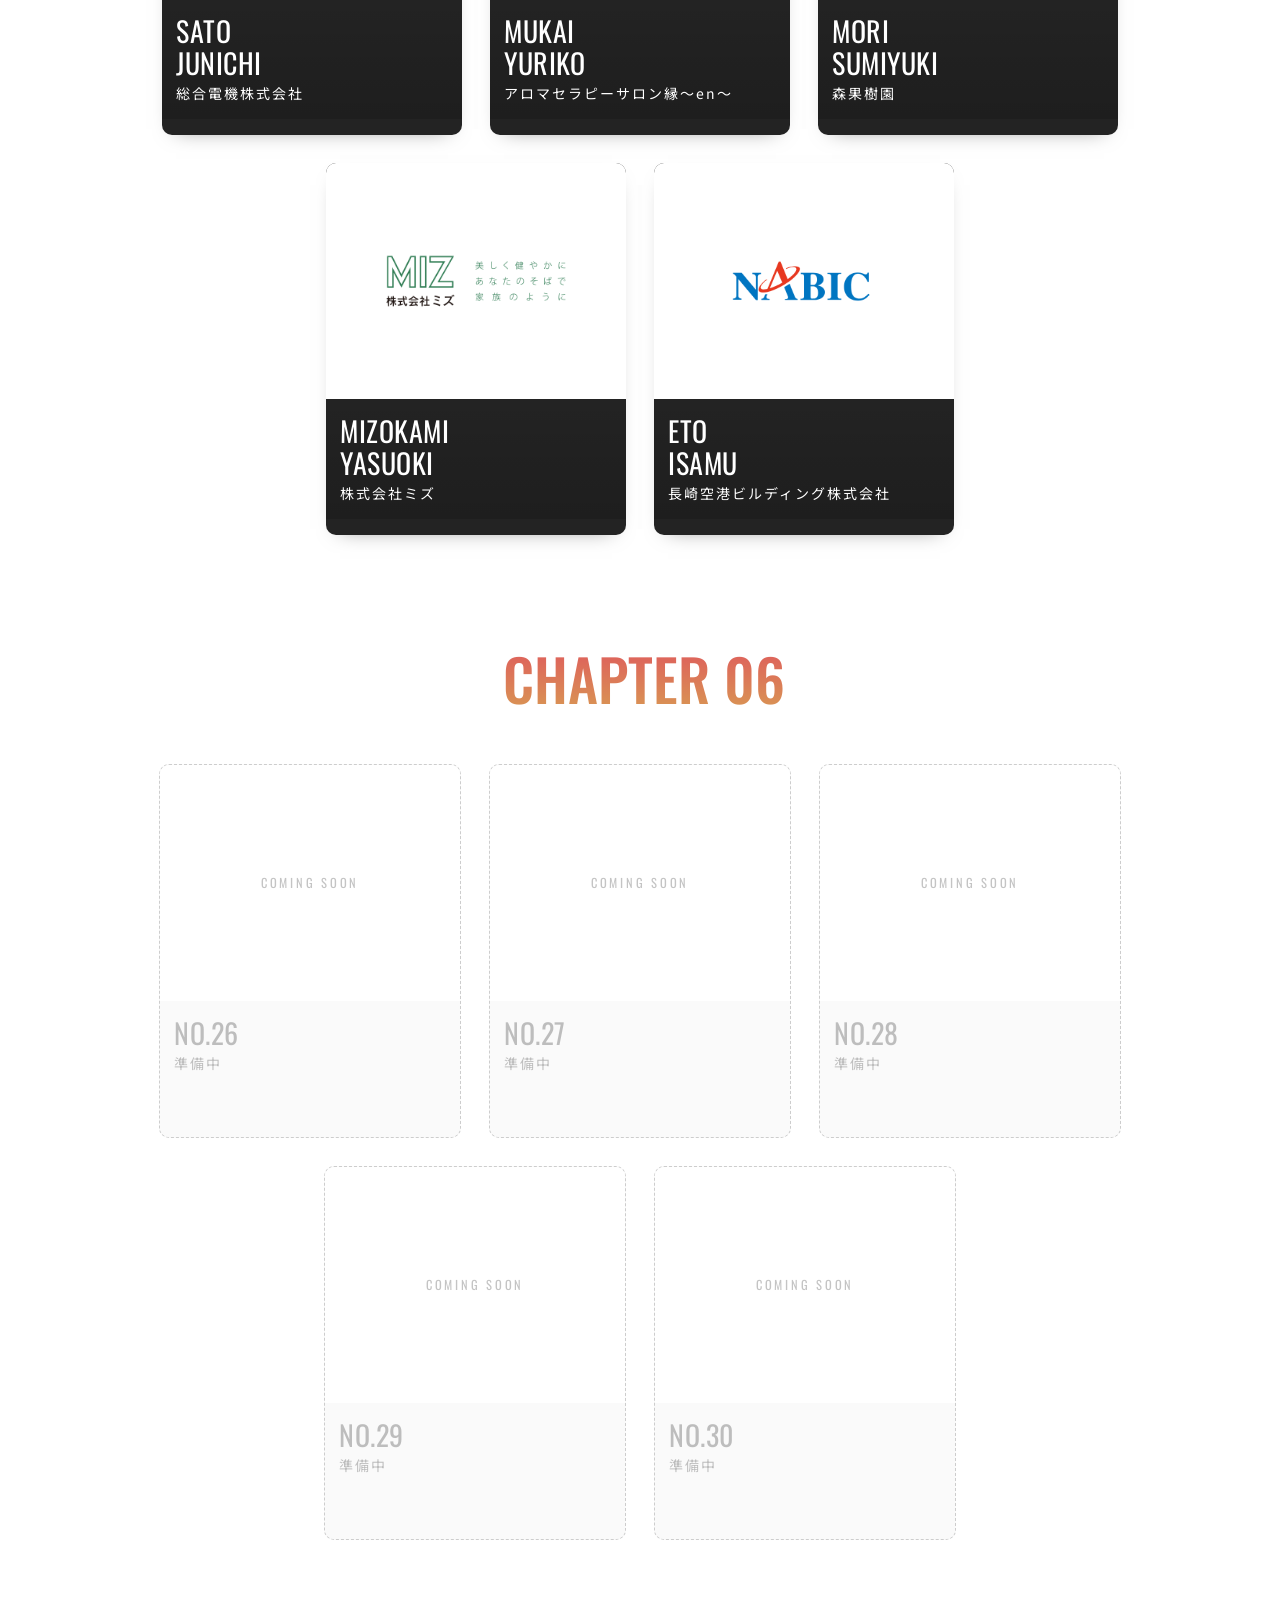
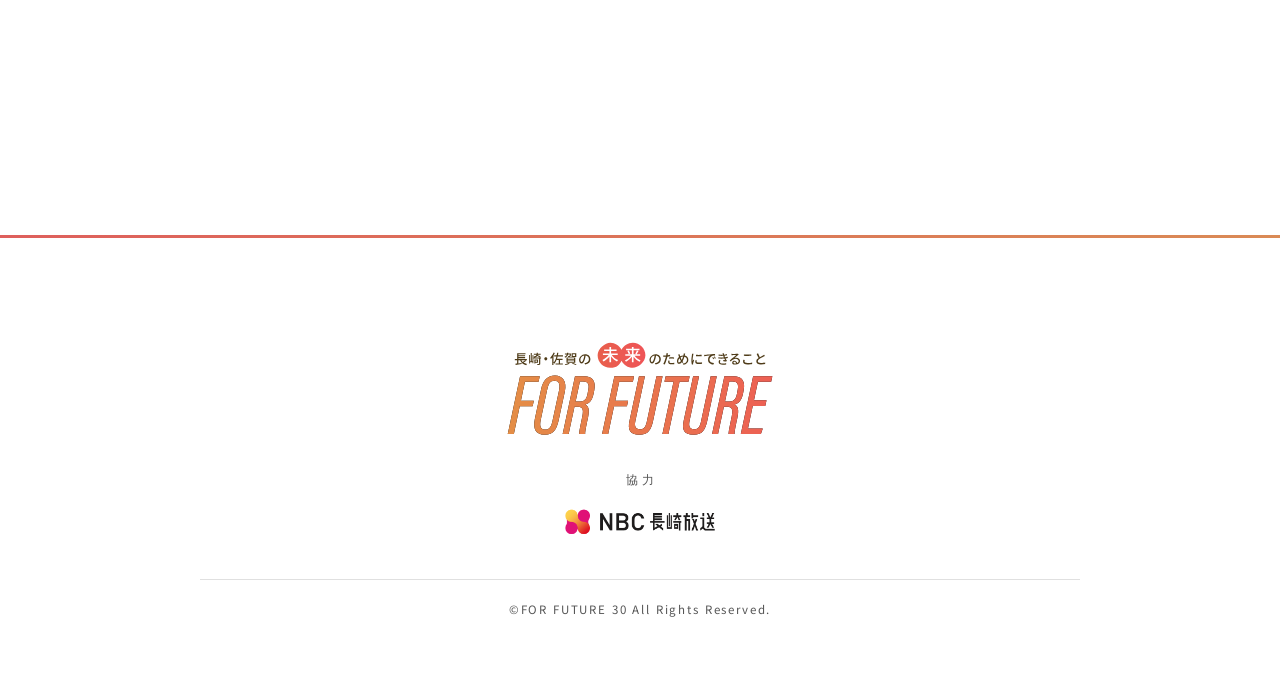
==== commit 4fefc740: "ロゴを数字なし版(logononum.svg)に全ページ統一・表紙ロゴを拡大 - ヘッダー/表紙/フッターのロゴを forlogo.png → logononum.svg に統一   （約3.9MB " ====
--- a/index.html
+++ b/index.html
@@ -7,7 +7,7 @@
     <link
       rel="apple-touch-icon"
       sizes="180x180"
-      href="img/forlogo.png"
+      href="img/icon.png"
     />
     <!-- CSS -->
     <link rel="preconnect" href="https://fonts.googleapis.com" />
@@ -32,7 +32,7 @@
     <header class="header" id="header">
       <div class="header-wrap">
         <a href="index.html" class="header-logo" aria-label="FOR FUTURE 30 トップへ">
-          <img src="img/forlogo.png" alt="FOR FUTURE 30" />
+          <img src="img/logononum.svg" alt="FOR FUTURE 30" />
         </a>
         <div class="h-open">
           <span></span>
@@ -60,7 +60,7 @@
           </div>
         </div>
         <div class="cover__main">
-          <img class="cover__logo" src="img/forlogo.png" alt="FOR FUTURE 30" />
+          <img class="cover__logo" src="img/logononum.svg" alt="FOR FUTURE 30" />
           <div class="cover__rule"></div>
           <p class="cover__tagline">選ばれし者たちの物語。</p>
           <div class="cover__lines">
@@ -109,7 +109,7 @@
     <footer class="footer" id="contact">
       <div class="footer-wrap __inner">
         <div class="footer-wrap__img">
-          <img src="img/forlogo.png" alt="FOR FUTURE 30" />
+          <img src="img/logononum.svg" alt="FOR FUTURE 30" />
         </div>
         <div class="footer-wrap__imghousou">
           <p>協力</p>
--- a/css/renewal.css
+++ b/css/renewal.css
@@ -1606,7 +1606,7 @@
   padding: clamp(2px, 0.8vh, 12px) 0;
 }
 .cover__logo {
-  width: clamp(210px, 38vw, 520px);
+  width: clamp(250px, 46vw, 640px);
 }
 .cover__rule {
   margin: clamp(8px, 1.4vh, 18px) 0 clamp(6px, 1vh, 12px);
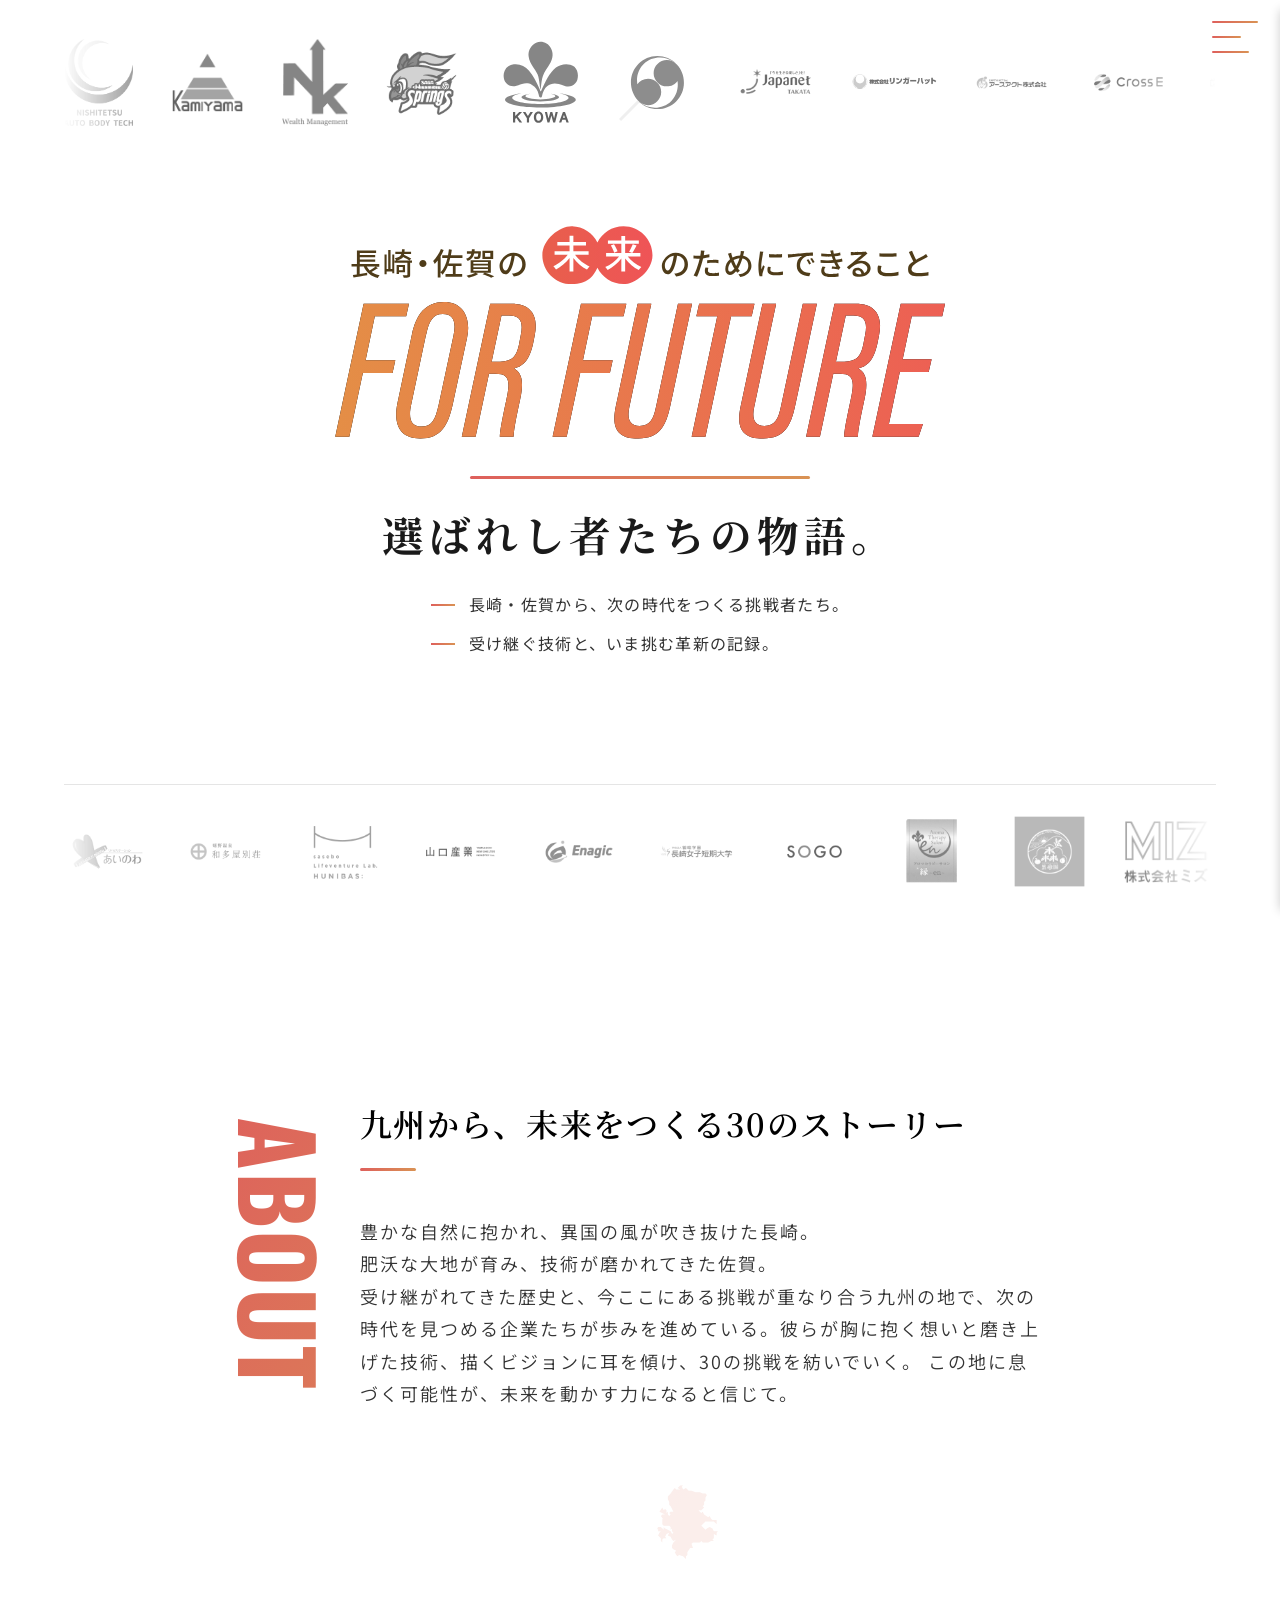
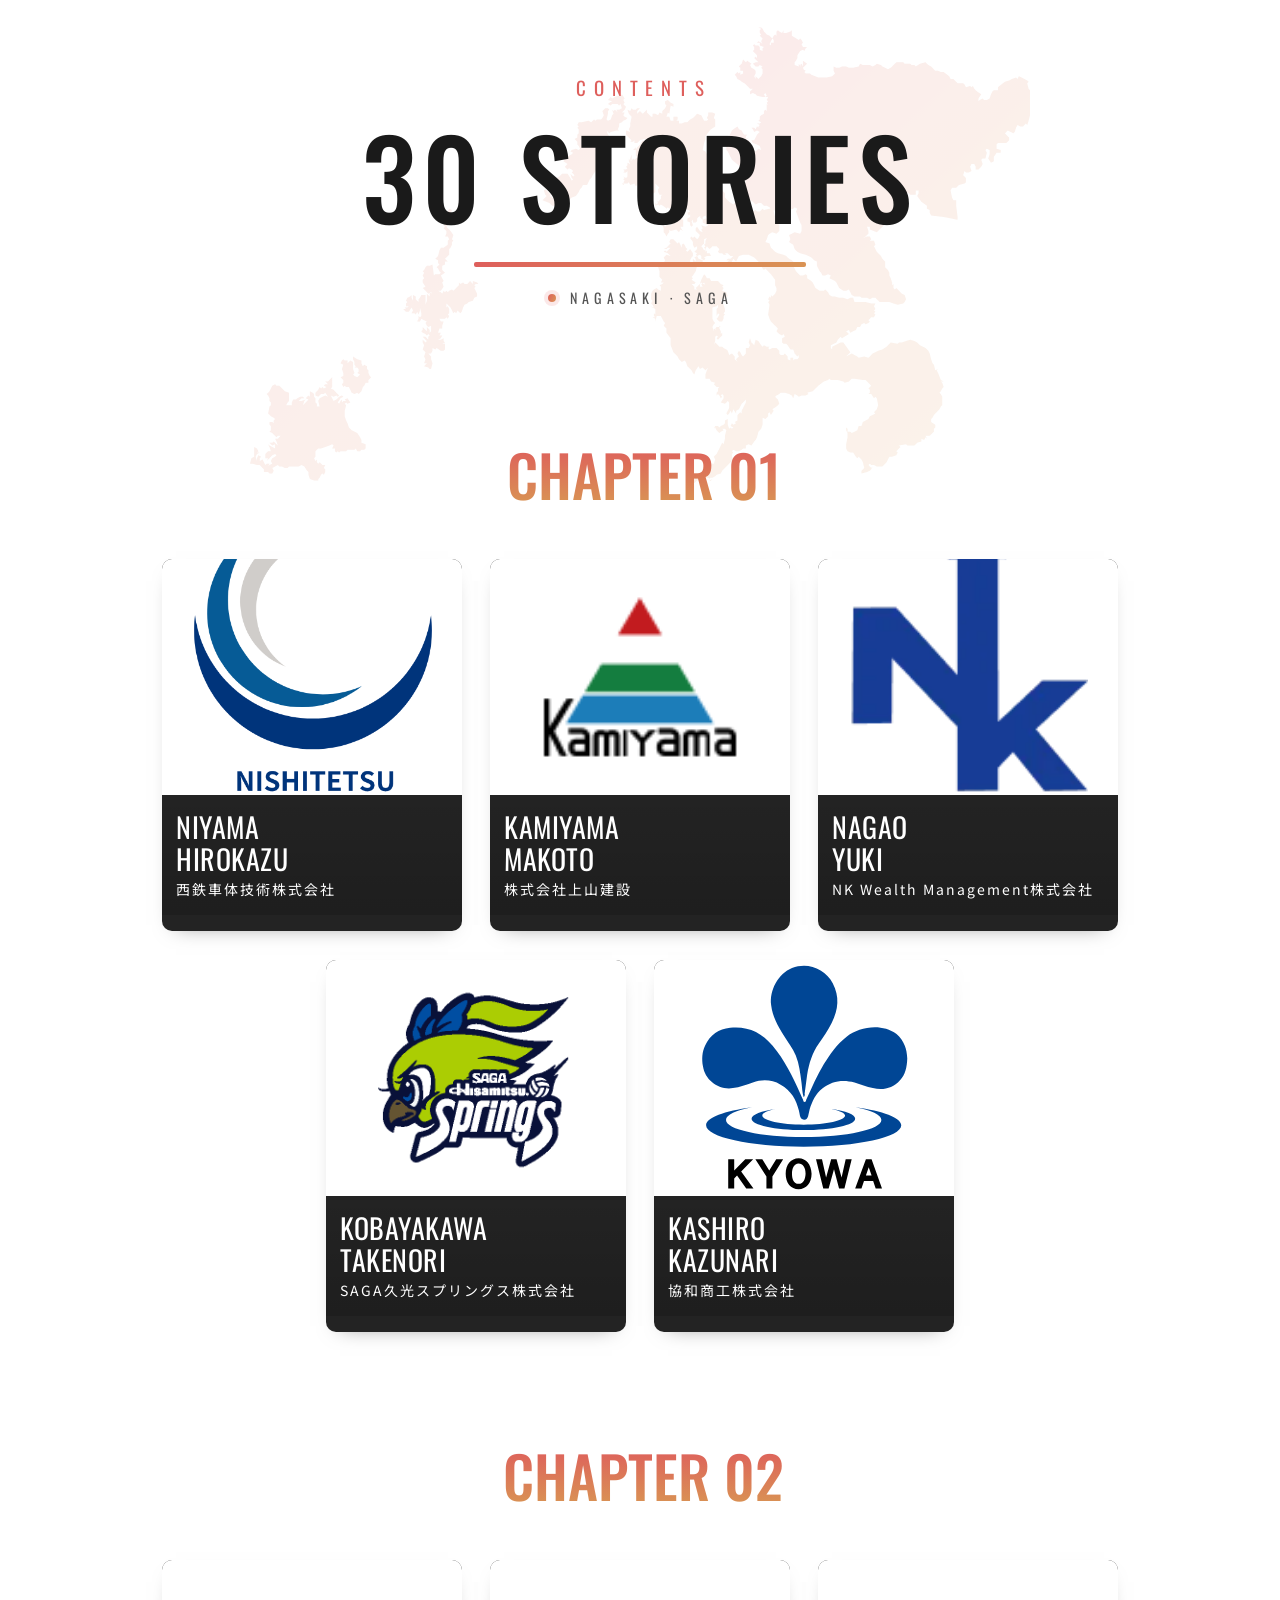
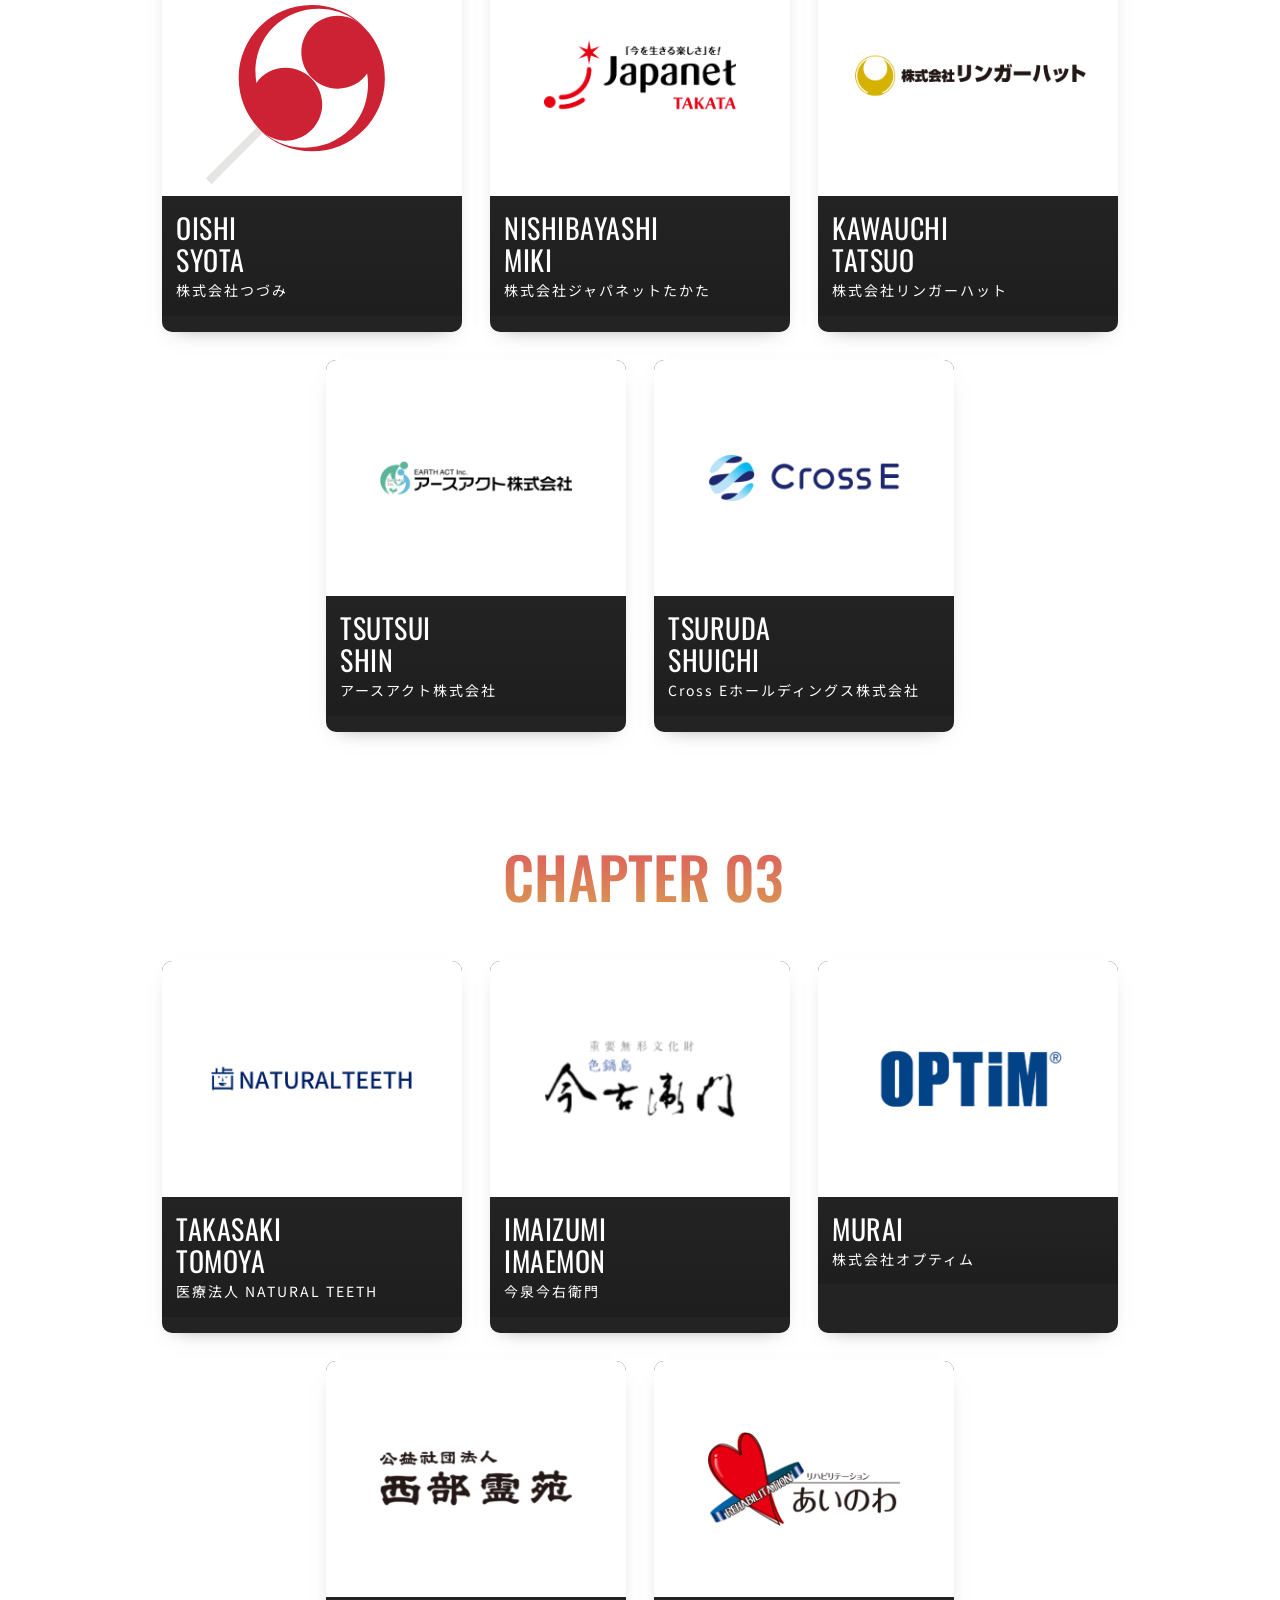
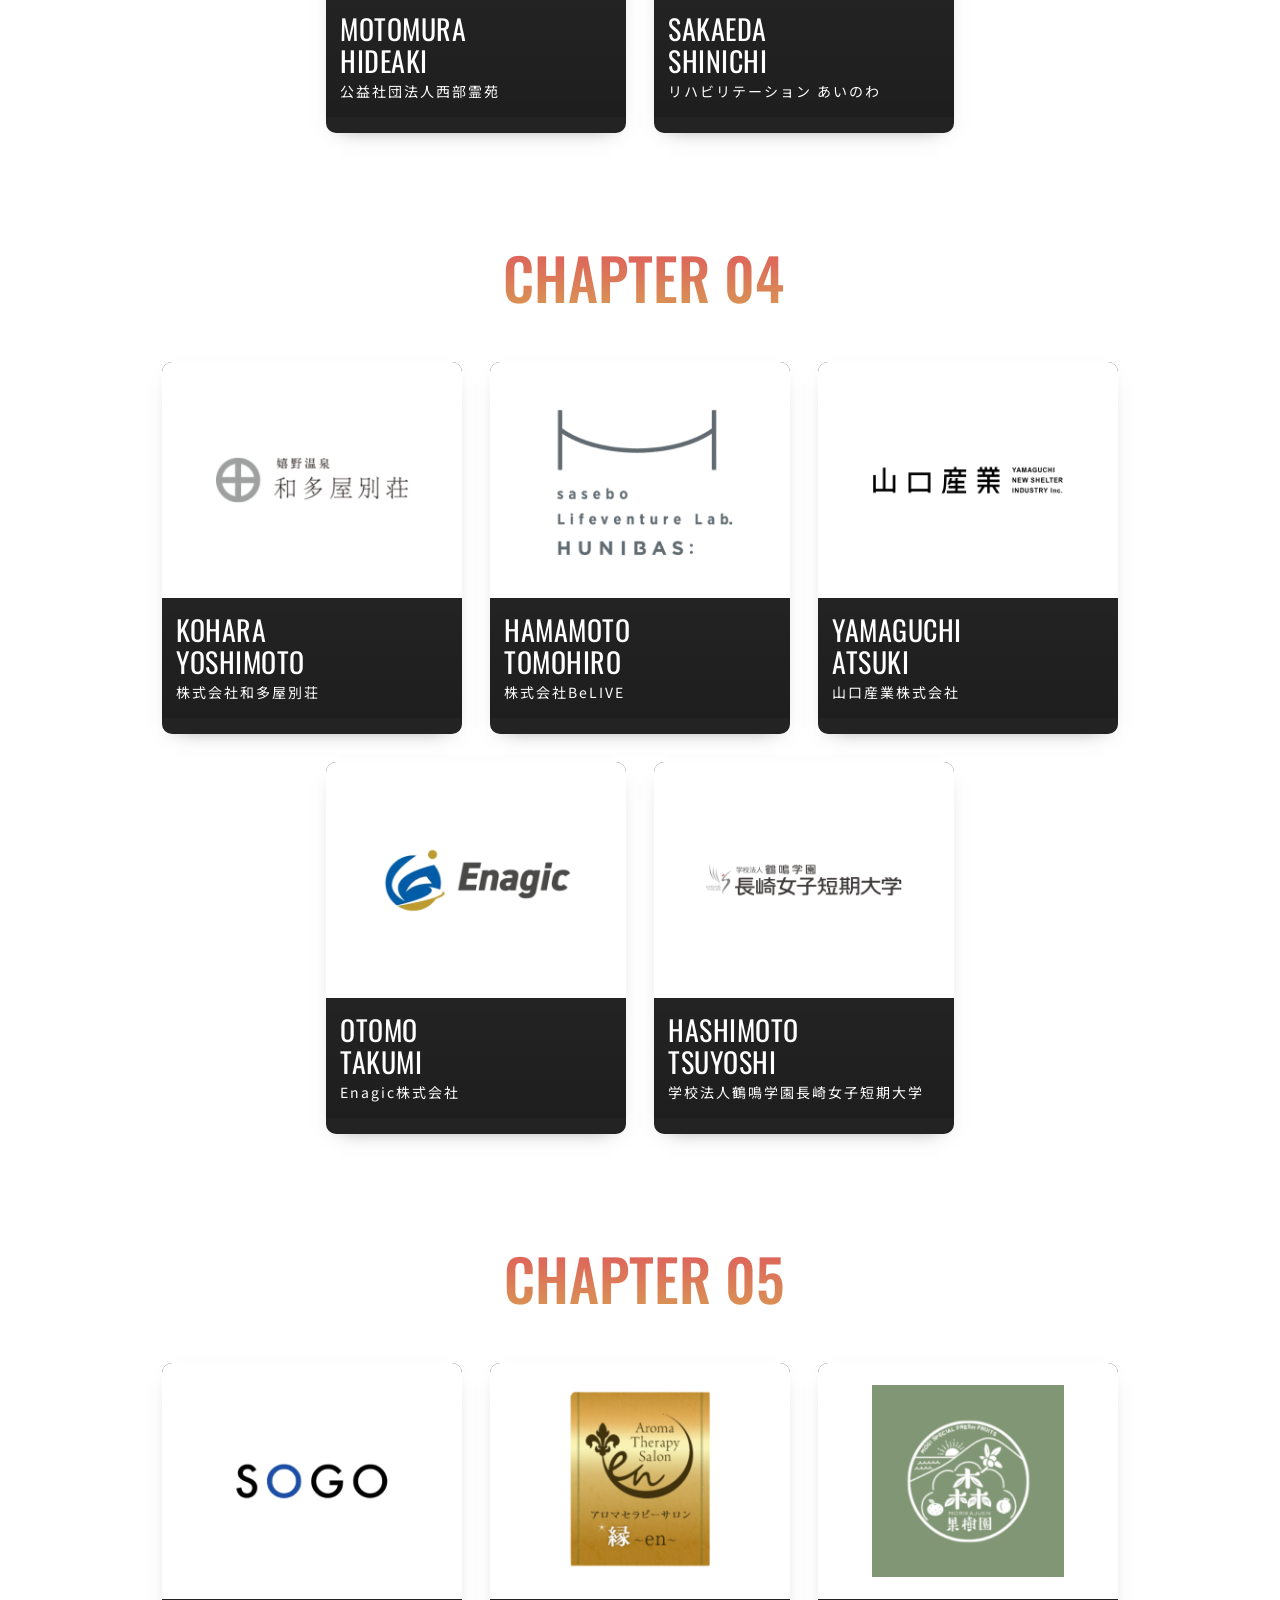
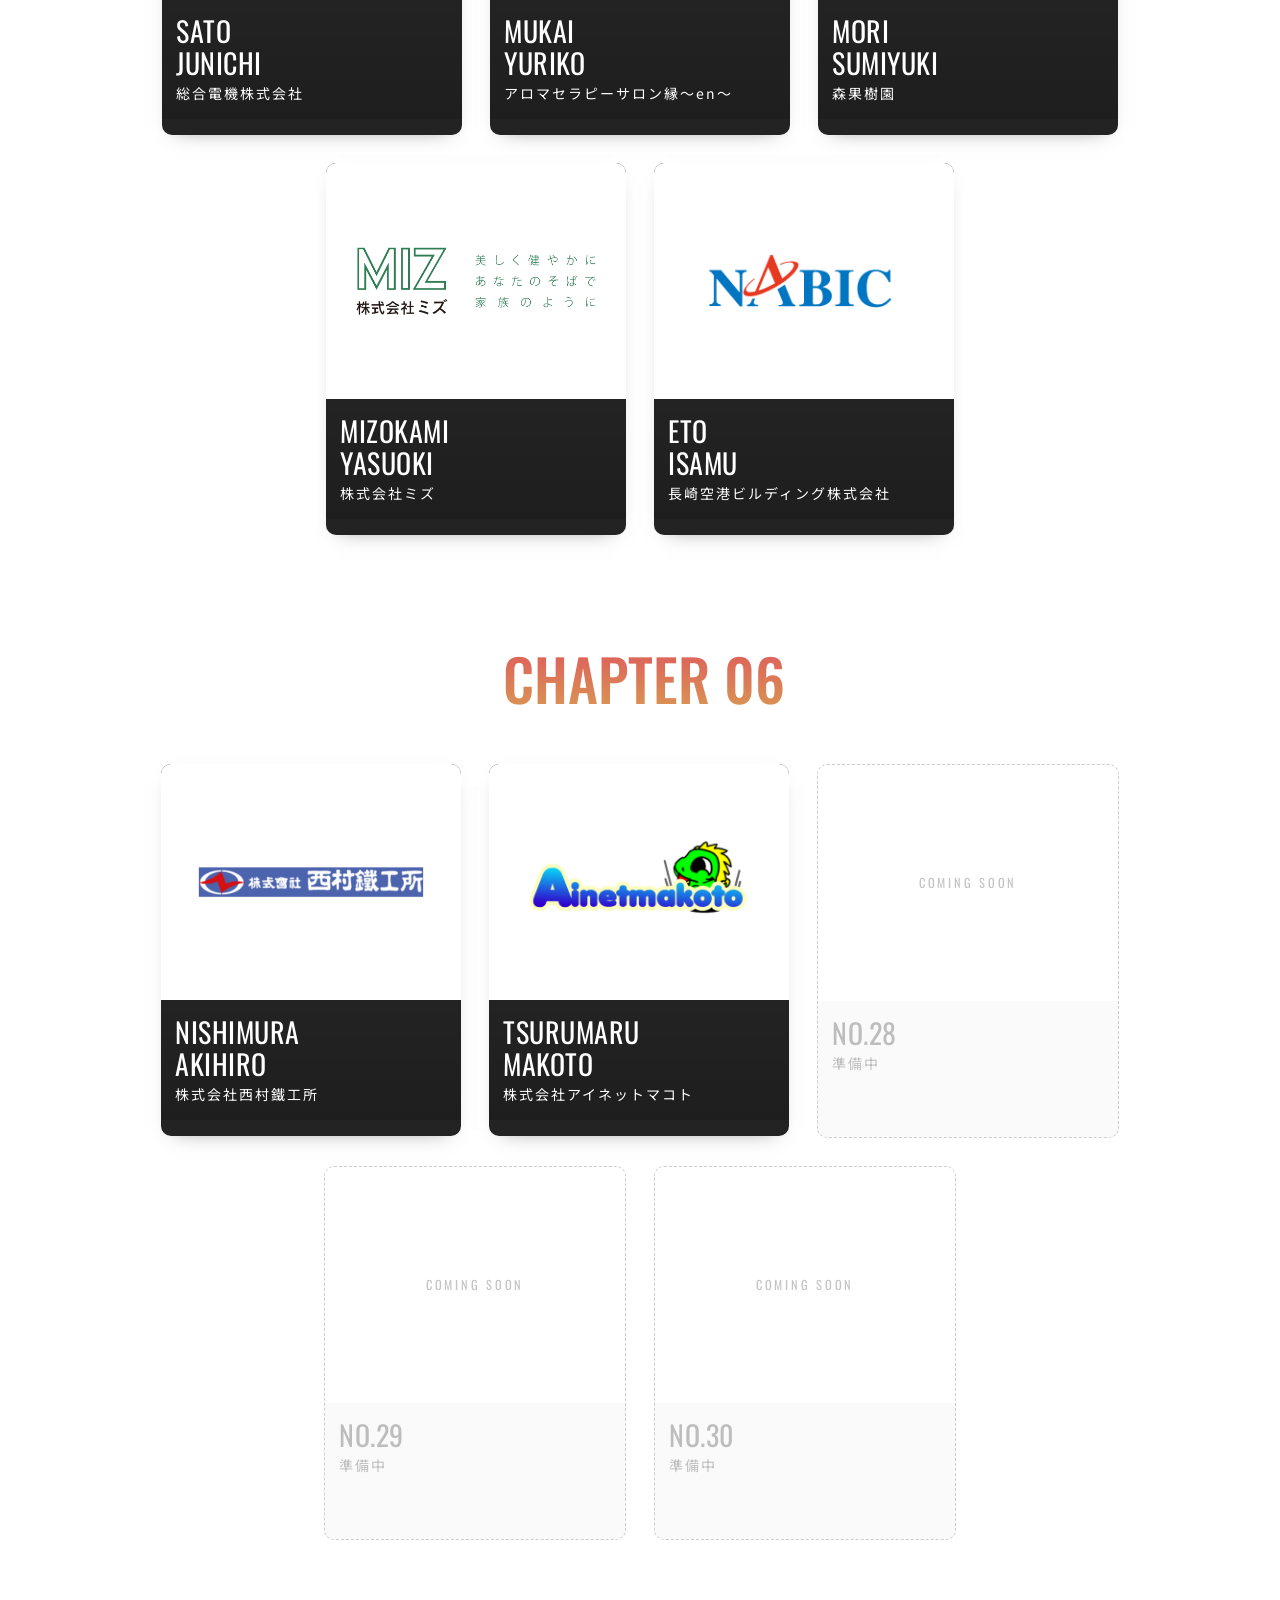
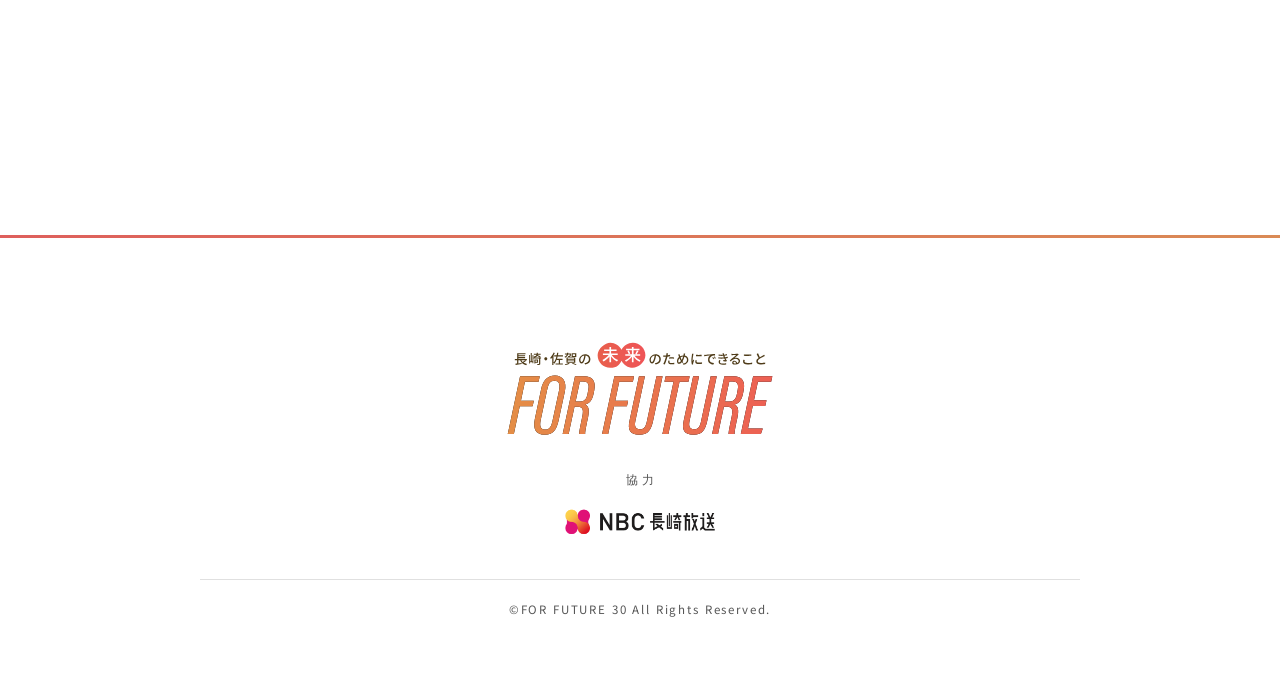
==== commit 287f9f80: "?static=1 でアニメーションを止める撮影モードを追加 FireShotなどの全ページ撮影で、登場アニメーションにより高さが変わり 同じ範囲が二重に繋がれる／カバーが黒く写る問題への対処。 パラ" ====
--- a/index.html
+++ b/index.html
@@ -25,7 +25,7 @@
     <link rel="stylesheet" type="text/css" href="css/reset.css" />
     <link rel="stylesheet" type="text/css" href="css/main.css?v=3" />
     <link rel="stylesheet" type="text/css" href="./css/index.css" />
-    <link rel="stylesheet" type="text/css" href="css/renewal.css?v=49" />
+    <link rel="stylesheet" type="text/css" href="css/renewal.css?v=50" />
   </head>
   <body>
   <div class="page-transition" aria-hidden="true"><span class="page-transition__mark">FOR FUTURE 30</span></div>
@@ -128,6 +128,6 @@
     <script type="text/javascript" src="js/smartphone.js"></script>
     <script type="text/javascript" src="data/companies.js"></script>
     <script type="text/javascript" src="js/render-index.js?v=3"></script>
-    <script type="text/javascript" src="js/reveal.js?v=7"></script>
+    <script type="text/javascript" src="js/reveal.js?v=8"></script>
   </body>
 </html>
--- a/css/index.css
+++ b/css/index.css
@@ -443,7 +443,7 @@
   position: absolute;
   top: 50%;
   left: 50%;
-  width: 60%;     
+  width: 80%;     
   height: auto;          
   object-fit: contain;  
   transform: translate(-50%, -50%); 
@@ -904,7 +904,7 @@
   position: absolute;
   top: 50%;
   left: 50%;
-  width: 40%;     
+  width: 60%;     
   height: auto;          
   object-fit: contain;  
   transform: translate(-50%, -50%); 
--- a/css/renewal.css
+++ b/css/renewal.css
@@ -1300,7 +1300,7 @@
     padding: clamp(20px, 5vw, 32px) 18px clamp(18px, 4vw, 28px);
   }
   .cover__logo {
-    width: min(84vw, 320px);
+    width: min(94vw, 560px);
   }
   .cover__rule {
     margin: 24px 0 20px;
@@ -1605,8 +1605,9 @@
 .cover__main {
   padding: clamp(2px, 0.8vh, 12px) 0;
 }
+/* SP・PC ともに画面幅に対して大きく（はみ出さないよう vw 連動） */
 .cover__logo {
-  width: clamp(250px, 46vw, 640px);
+  width: min(92vw, 1100px);
 }
 .cover__rule {
   margin: clamp(8px, 1.4vh, 18px) 0 clamp(6px, 1vh, 12px);
@@ -1631,7 +1632,7 @@
   min-height: 100dvh; /* 対応ブラウザでは可視域にぴったり */
 }
 .cover__logo {
-  width: clamp(200px, 40vw, 620px);
+  width: min(56vw, 670px);
 }
 .cover__marquee-track img {
   height: clamp(38px, 5.5vw, 80px);
@@ -1654,14 +1655,15 @@
   display: flex;
   flex-direction: column;
   justify-content: center;
-  padding: 10px 0;
+  /* 下に余白を持たせて中身をやや上寄せに */
+  padding: 10px 0 clamp(28px, 6vh, 72px);
 }
 .cover__rule {
-  margin: 16px 0 12px;
+  margin: 30px 0 24px;
 }
 .cover__lines {
-  margin-top: 14px;
-  gap: 9px;
+  margin-top: 26px;
+  gap: 14px;
 }
 .cover__companies {
   padding: 12px 0;
@@ -1721,7 +1723,7 @@
    ========================================================= */
 @media screen and (max-width: 600px) {
   .cover__logo {
-    width: min(74vw, 340px);
+    width: min(84vw, 440px);
   }
 }
 
@@ -1874,3 +1876,35 @@
 .header.is-scrolled::before {
   opacity: 1;
 }
+
+/* ロゴ未入稿の社（is-nologo）は反転演出をせず、写真を常時表示 */
+.article-wrap__body__card.is-nologo .card-img-front {
+  opacity: 1;
+}
+
+/* =========================================================
+   ?static=1 でアニメーションを停止（スクリーンショット撮影用）
+   reveal.js が html に .ff-static を付ける。
+   付いていないときは何も起きない。
+   ========================================================= */
+html.ff-static *,
+html.ff-static *::before,
+html.ff-static *::after {
+  animation: none !important;
+  transition: none !important;
+}
+html.ff-static {
+  scroll-behavior: auto !important;
+}
+html.ff-static .will-reveal,
+html.ff-static .will-reveal.reveal-scale,
+html.ff-static .mag-cover__text > *,
+html.ff-static .mag-cover__photo img {
+  opacity: 1 !important;
+  transform: none !important;
+  visibility: visible !important;
+}
+html.ff-static .page-transition,
+html.ff-static .scroll-progress {
+  display: none !important;
+}
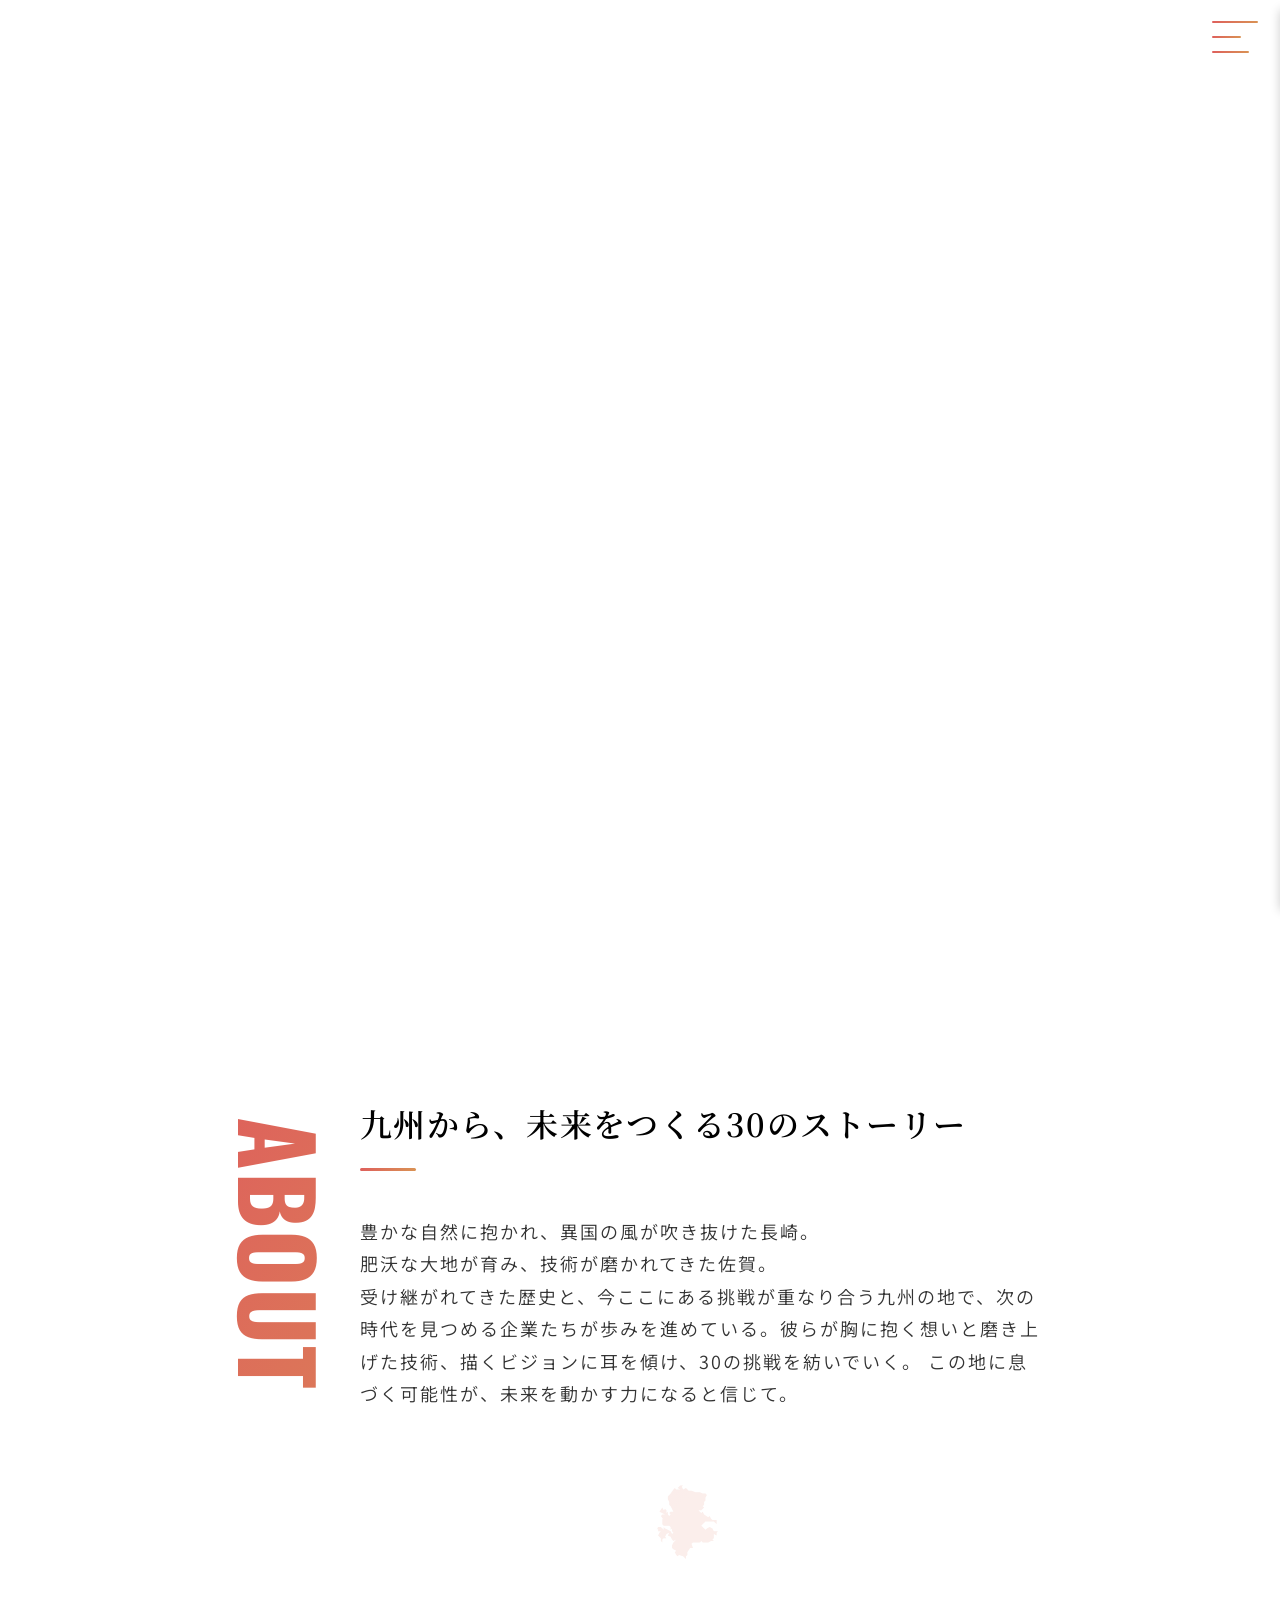
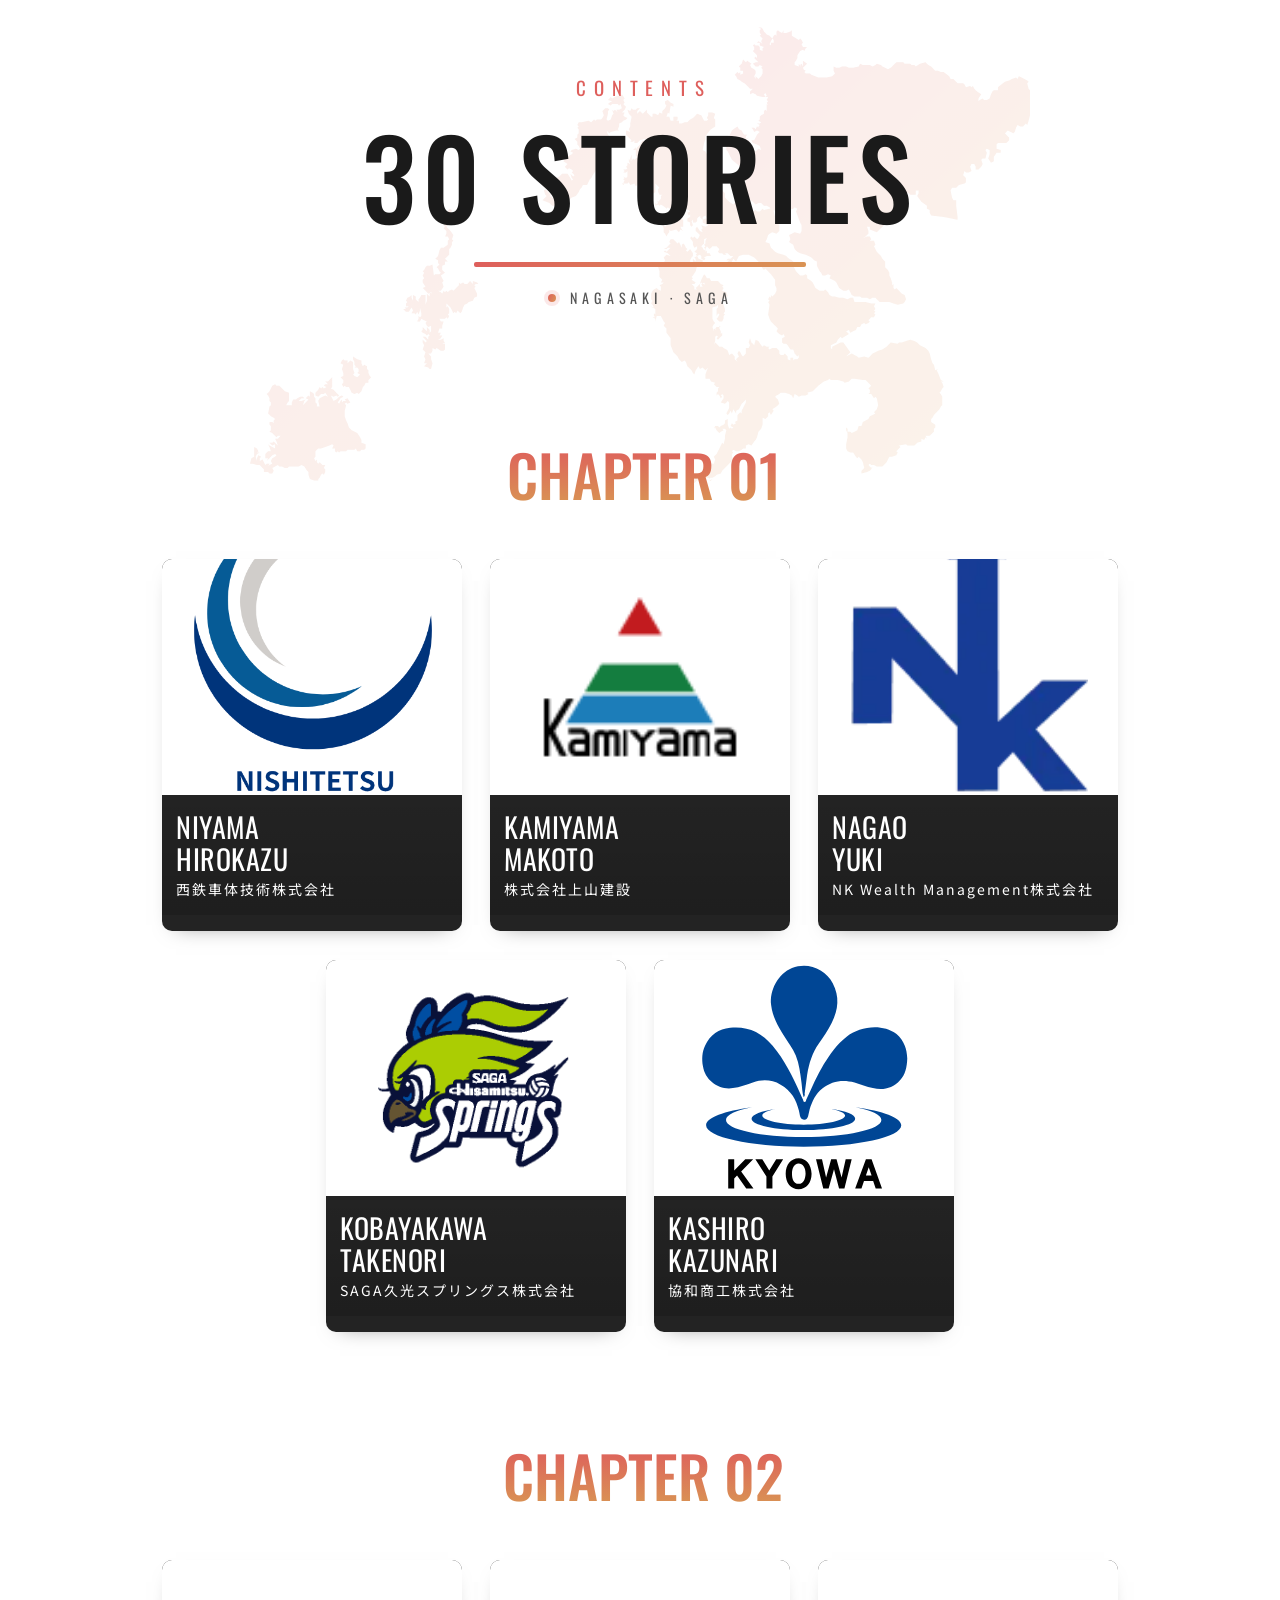
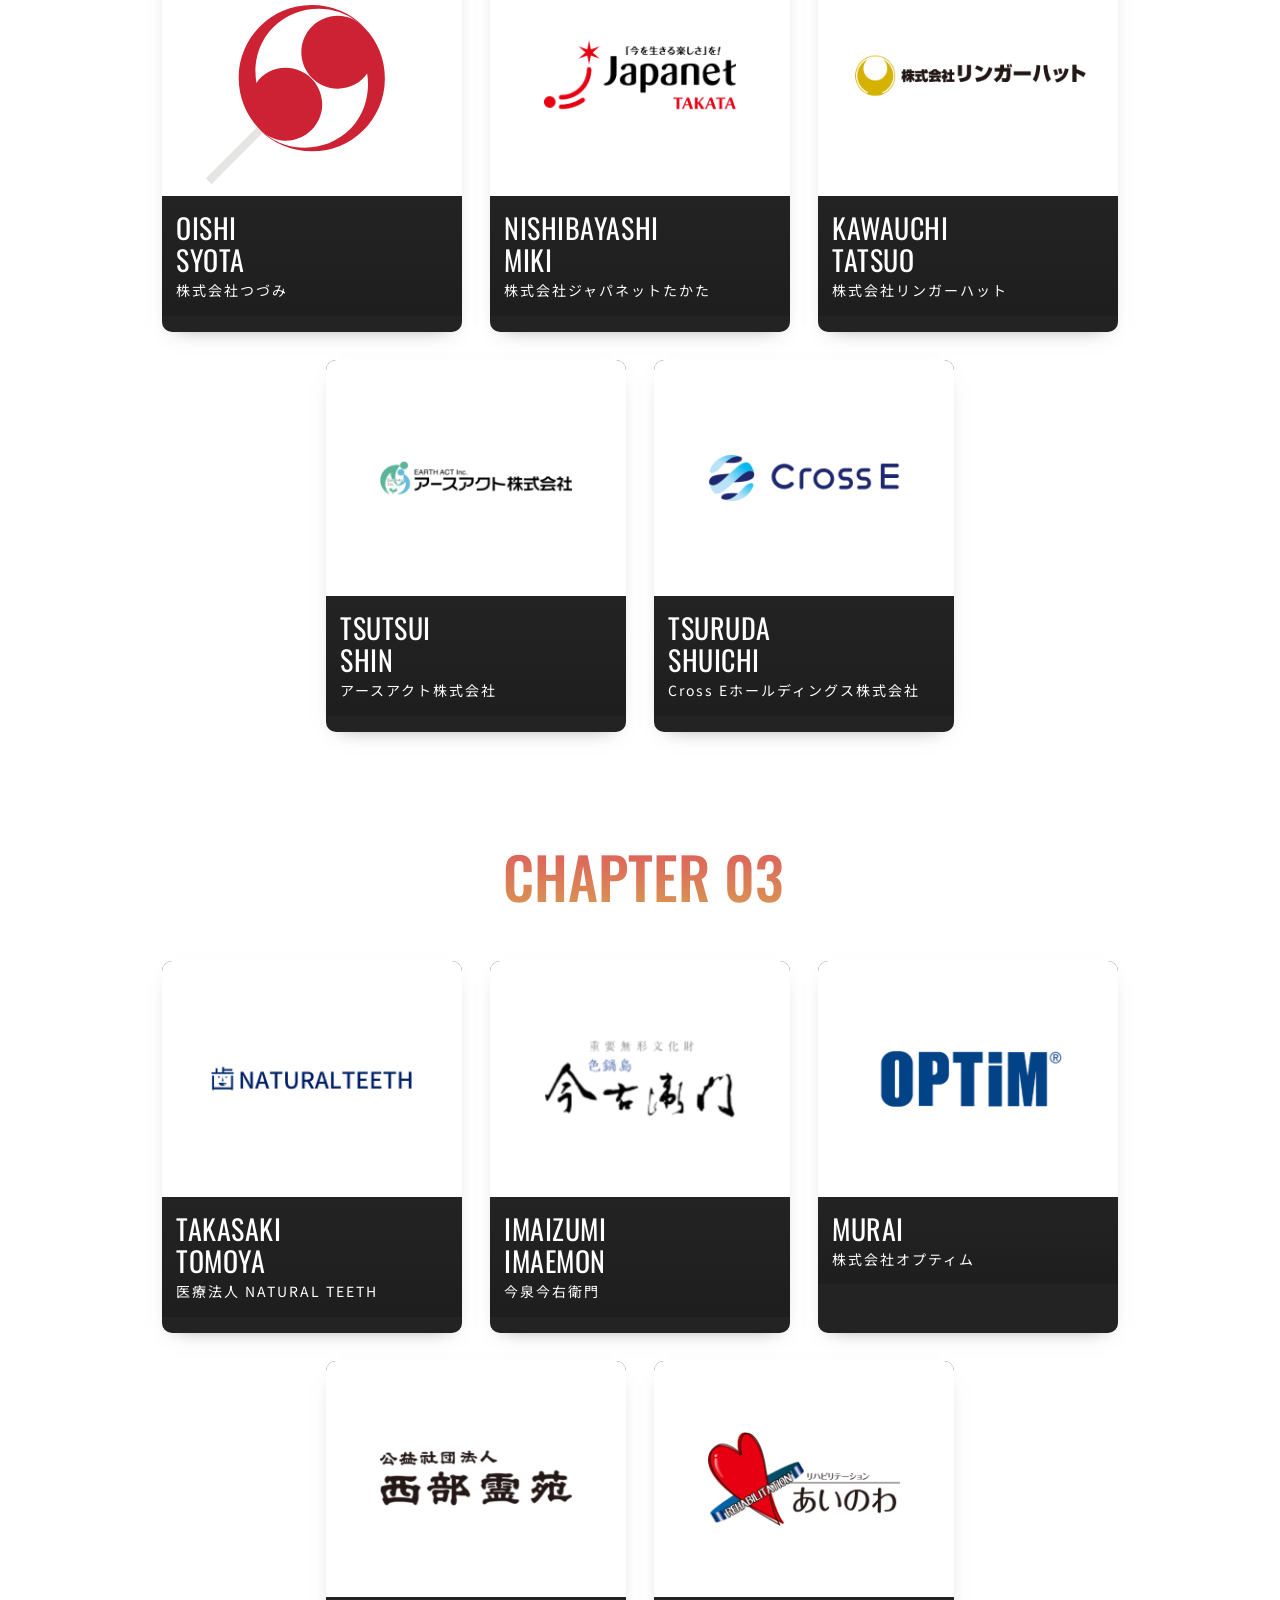
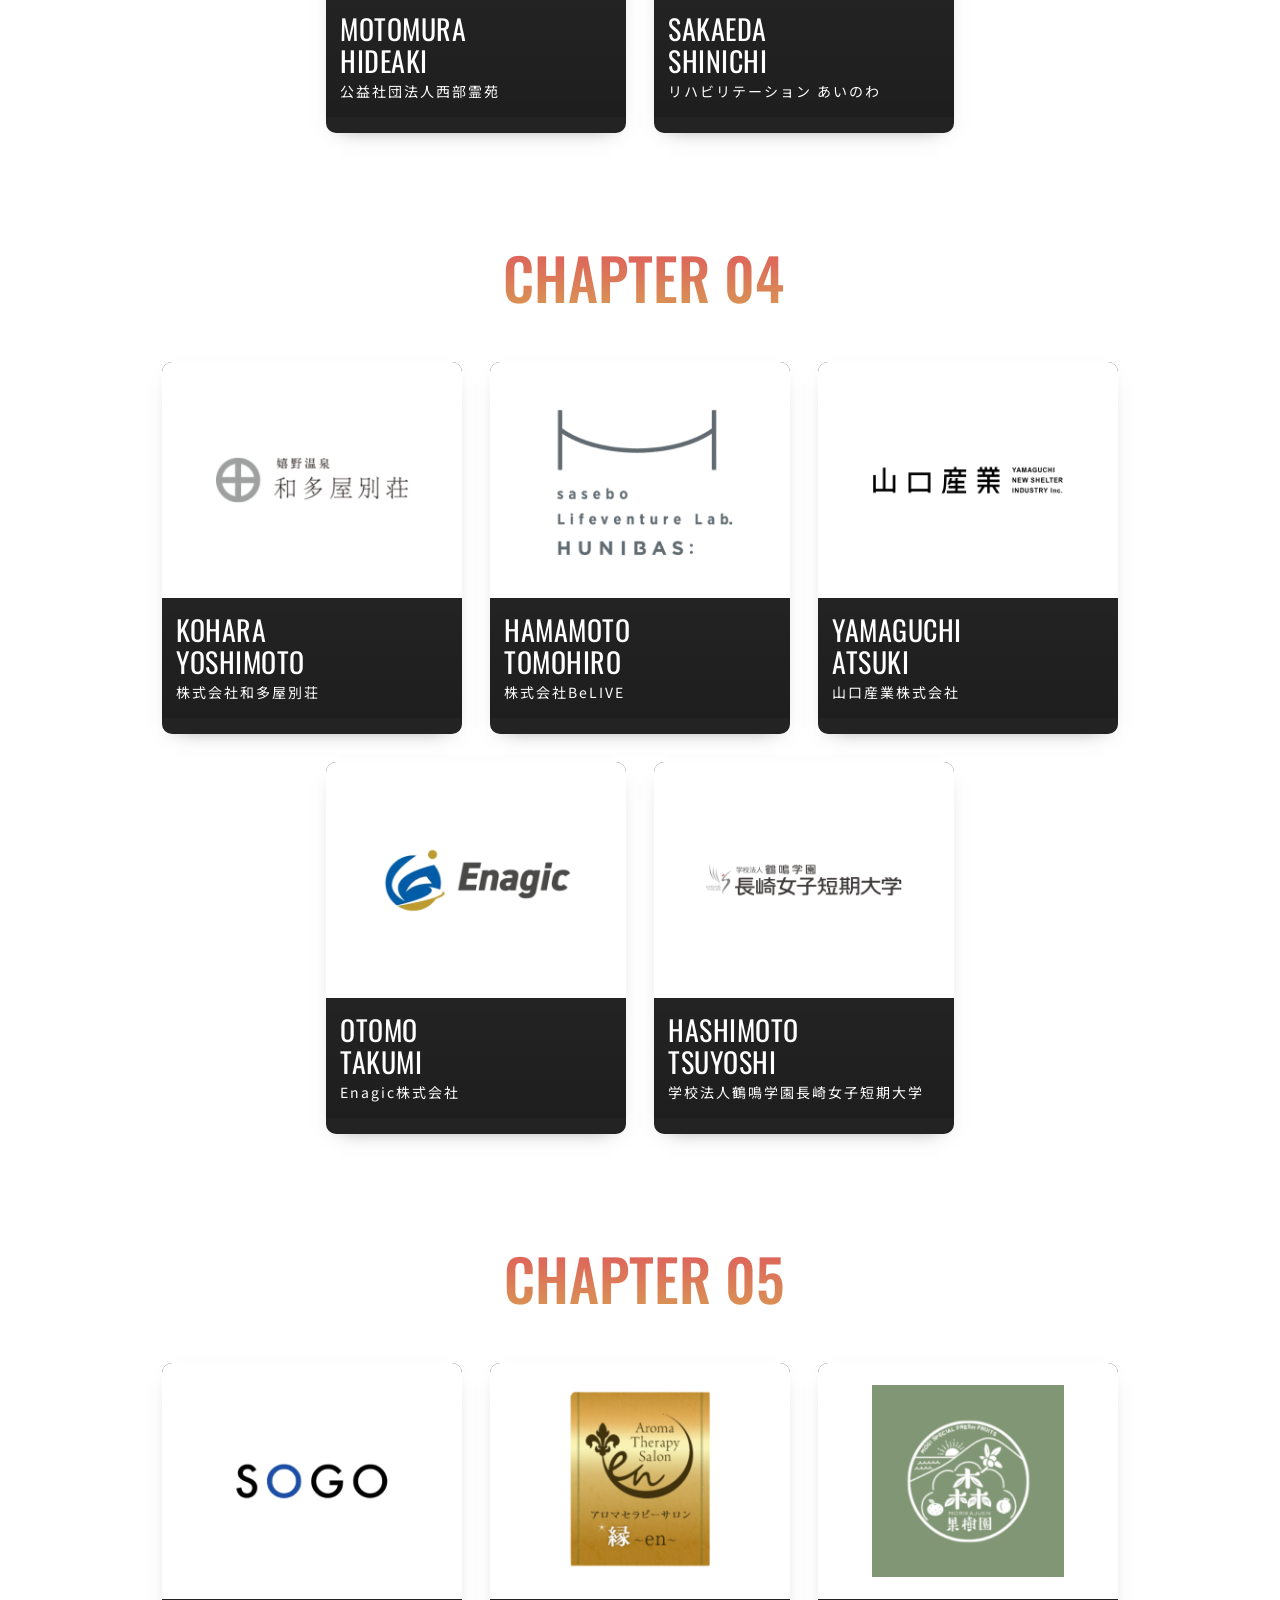
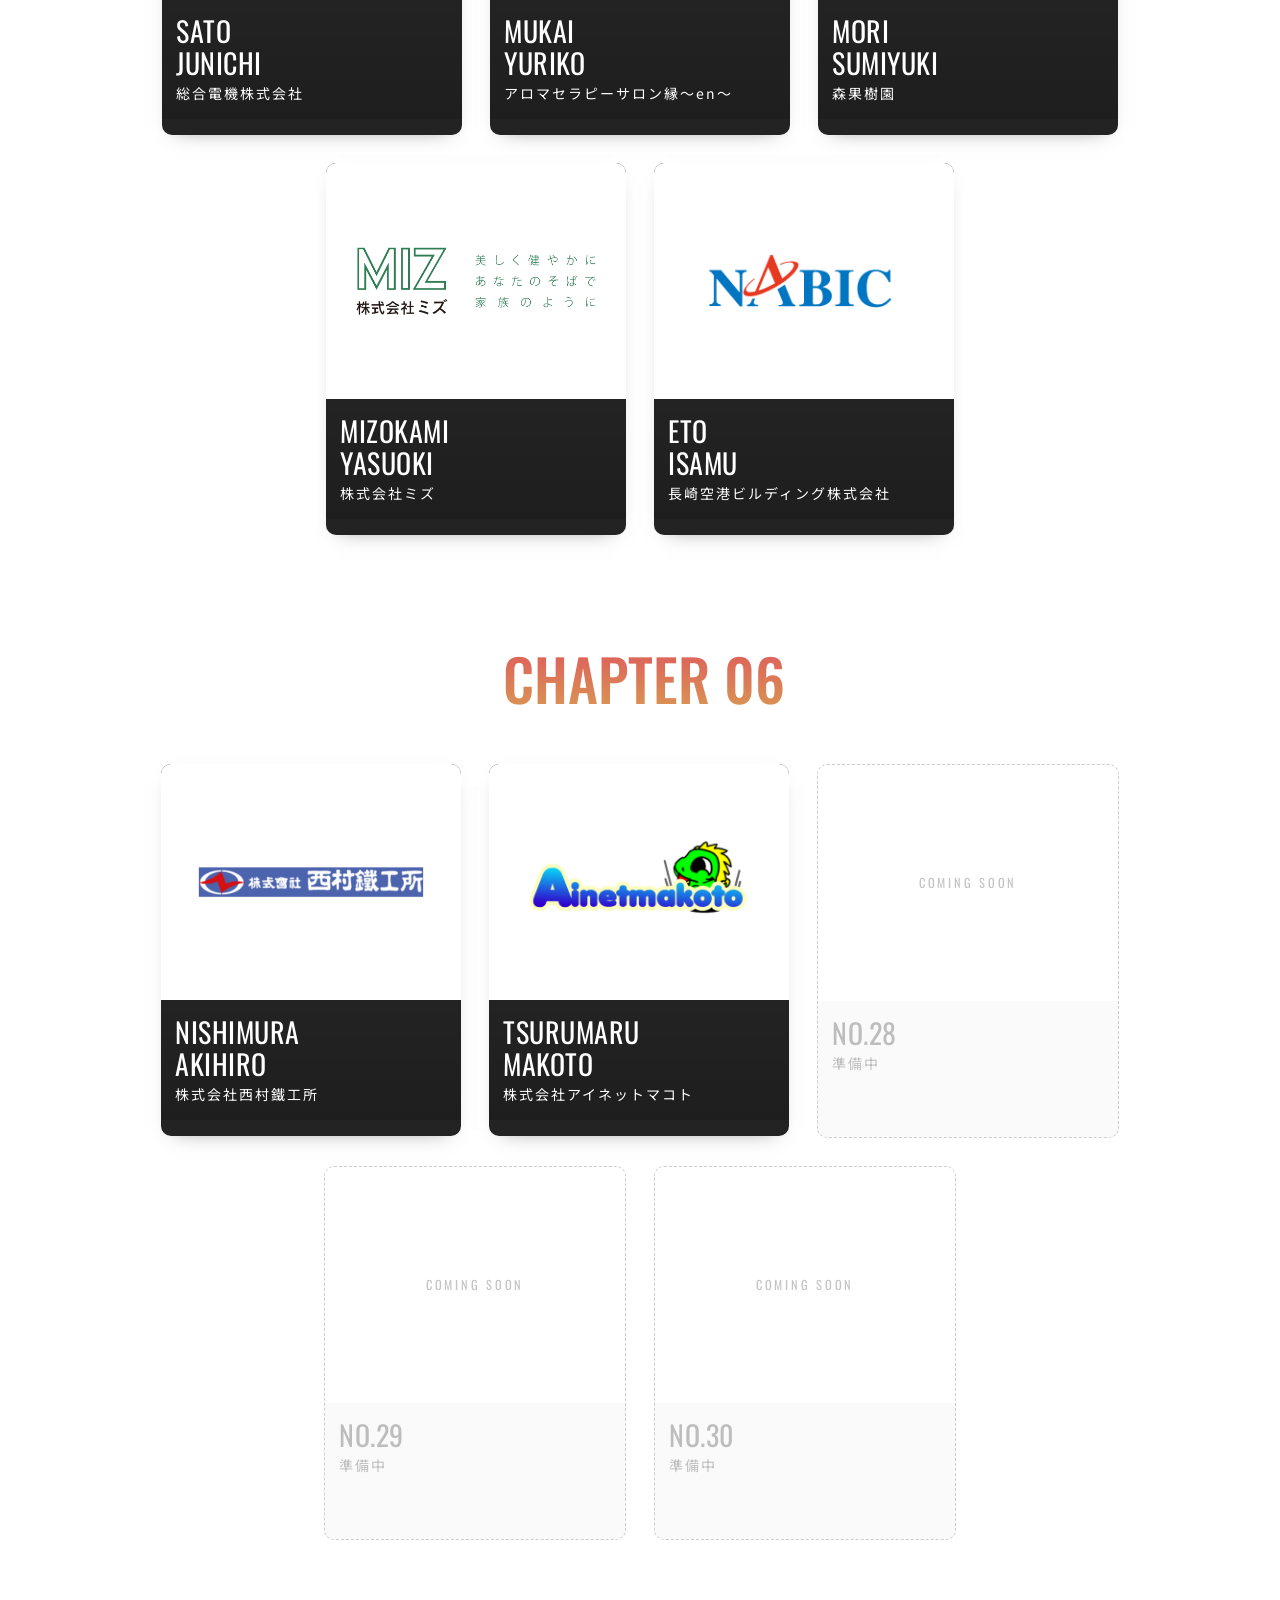
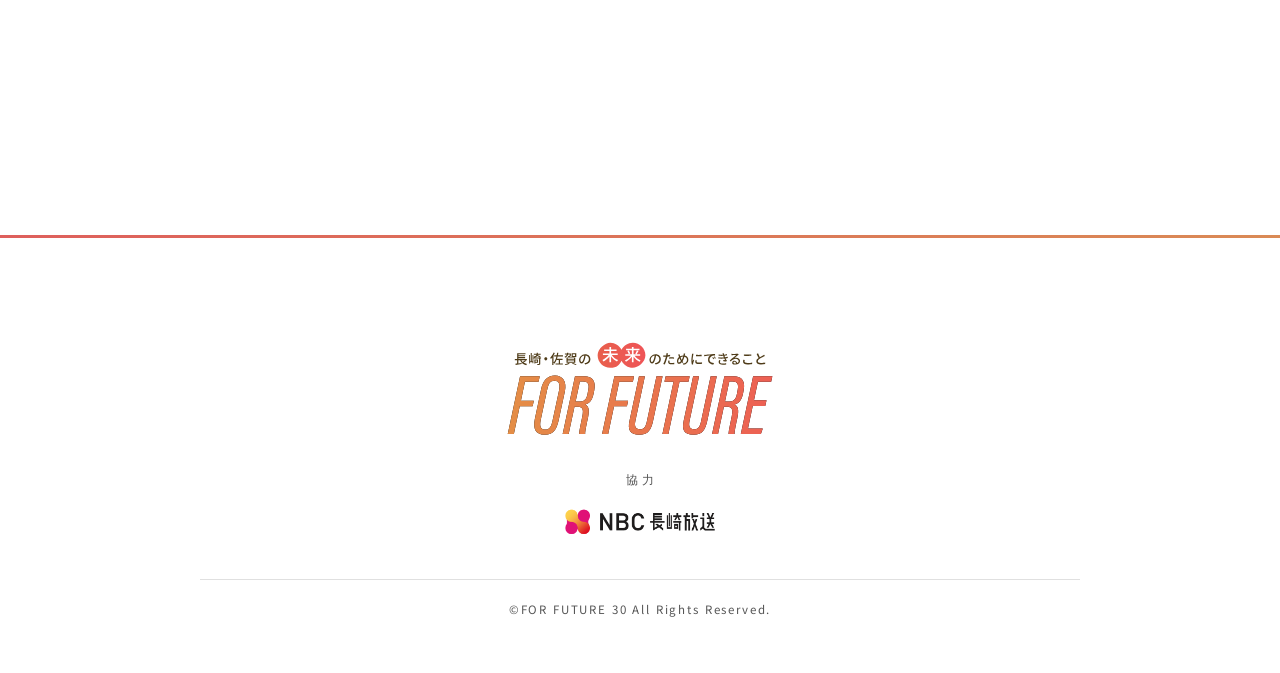
==== commit 1efafef9: "静的サイトのアニメーションを一時的に全停止（FORCE_STATIC） パラメータなしでも .ff-static が付き、登場アニメ・カバーのズーム・ ページ遷移の幕・進捗バーが止まる。戻すときは r" ====
--- a/index.html
+++ b/index.html
@@ -128,6 +128,6 @@
     <script type="text/javascript" src="js/smartphone.js"></script>
     <script type="text/javascript" src="data/companies.js"></script>
     <script type="text/javascript" src="js/render-index.js?v=3"></script>
-    <script type="text/javascript" src="js/reveal.js?v=8"></script>
+    <script type="text/javascript" src="js/reveal.js?v=9"></script>
   </body>
 </html>
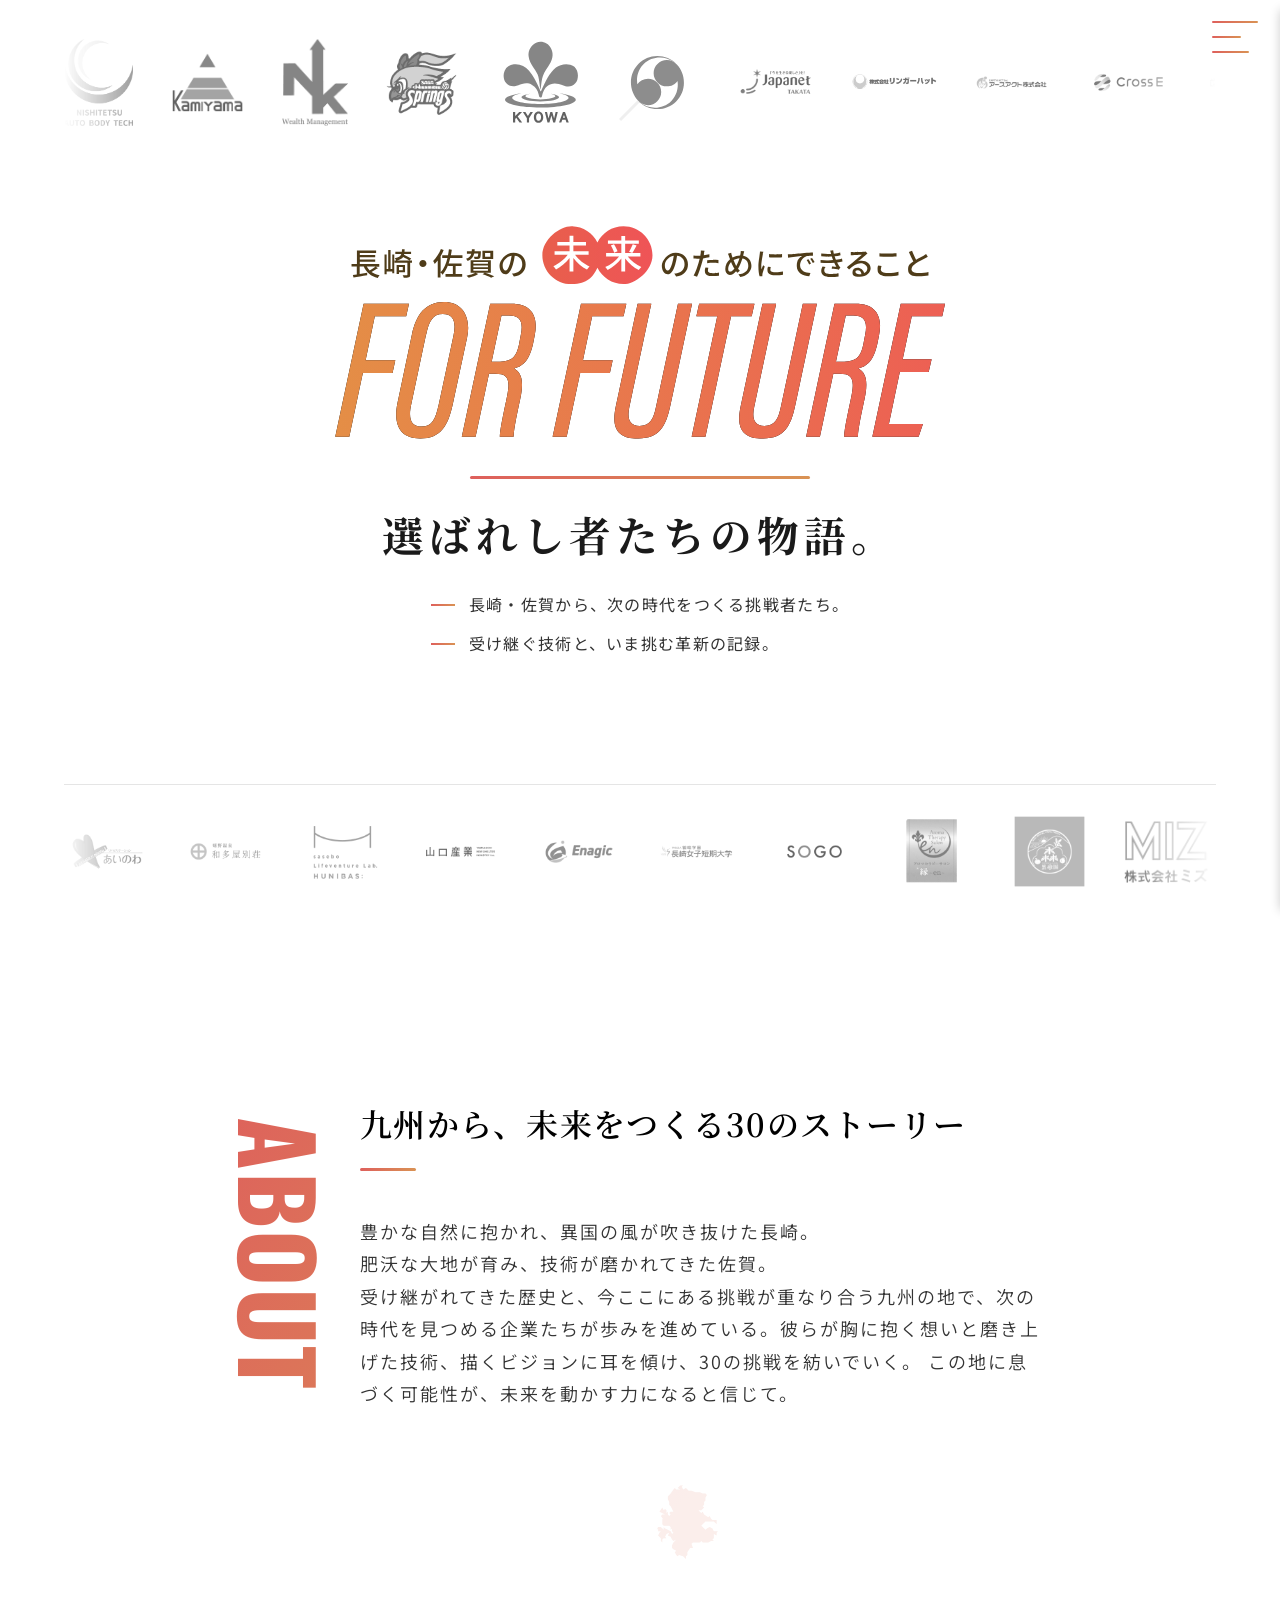
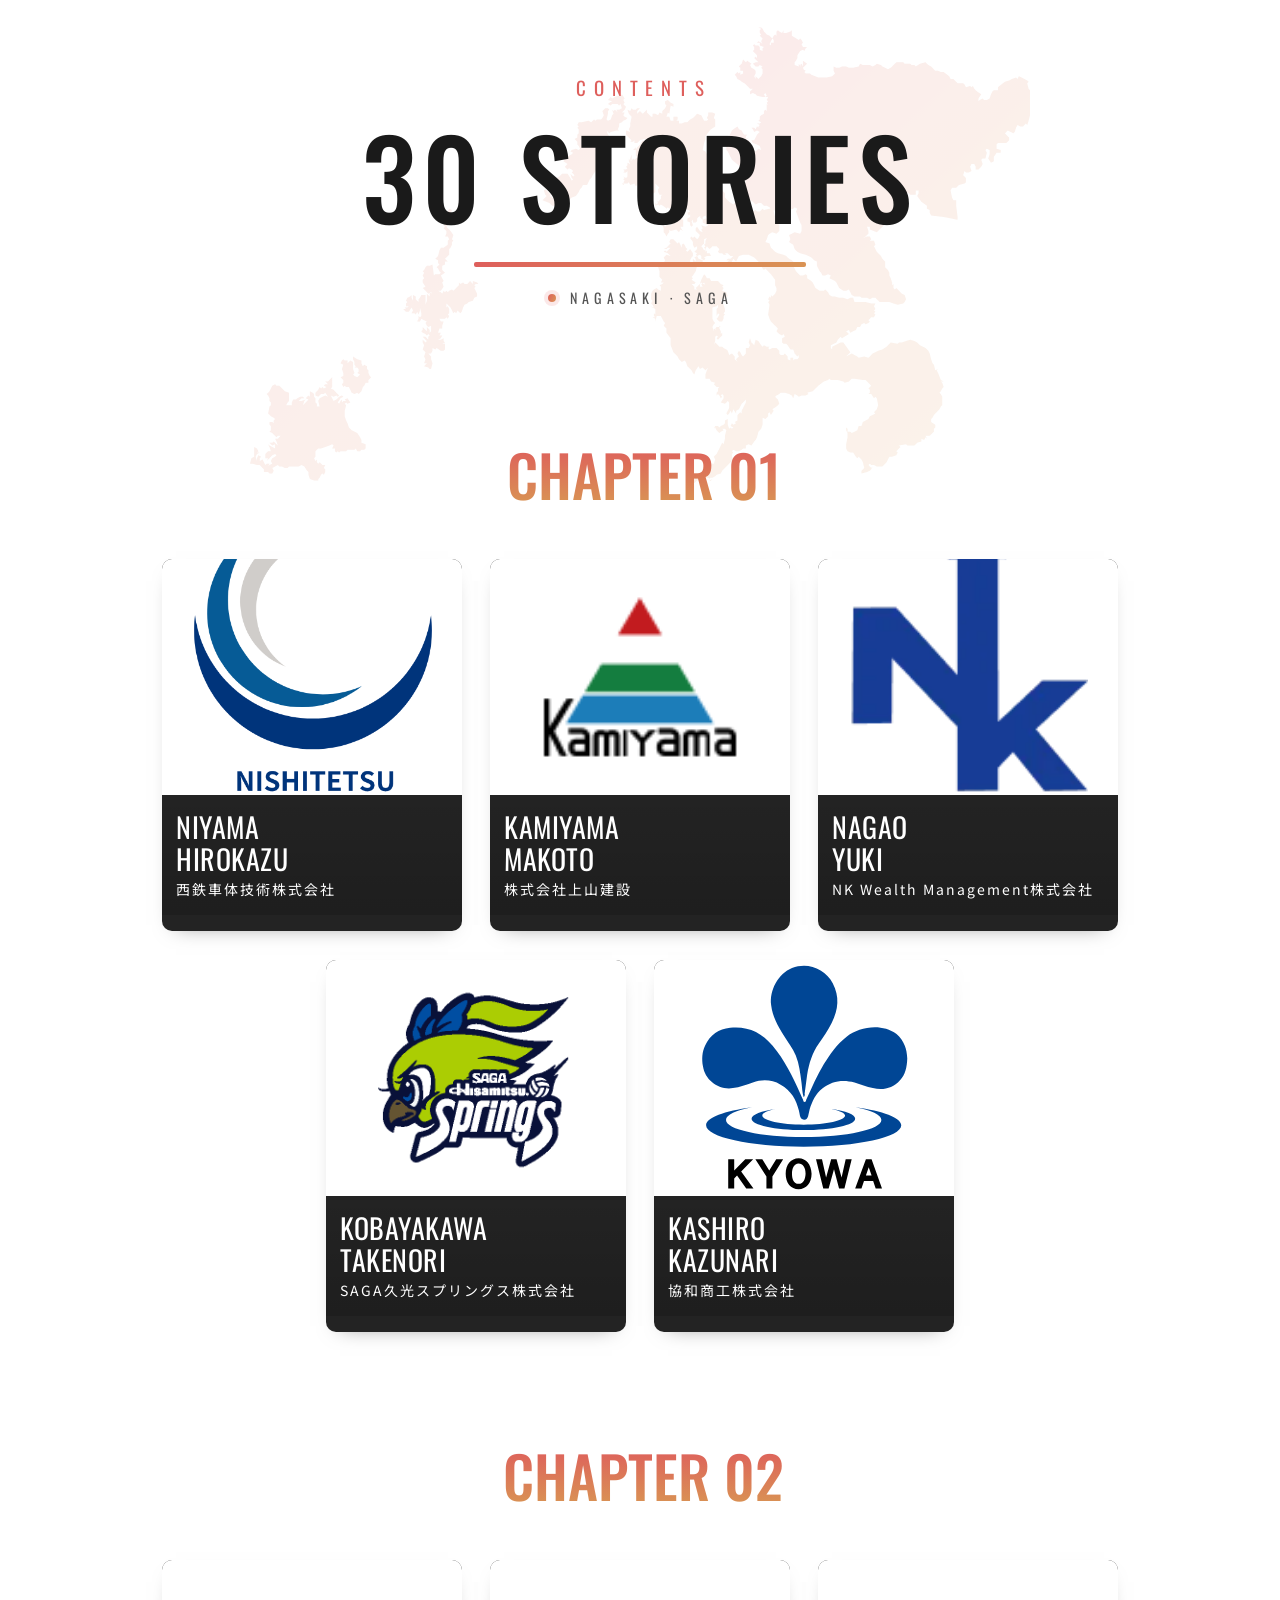
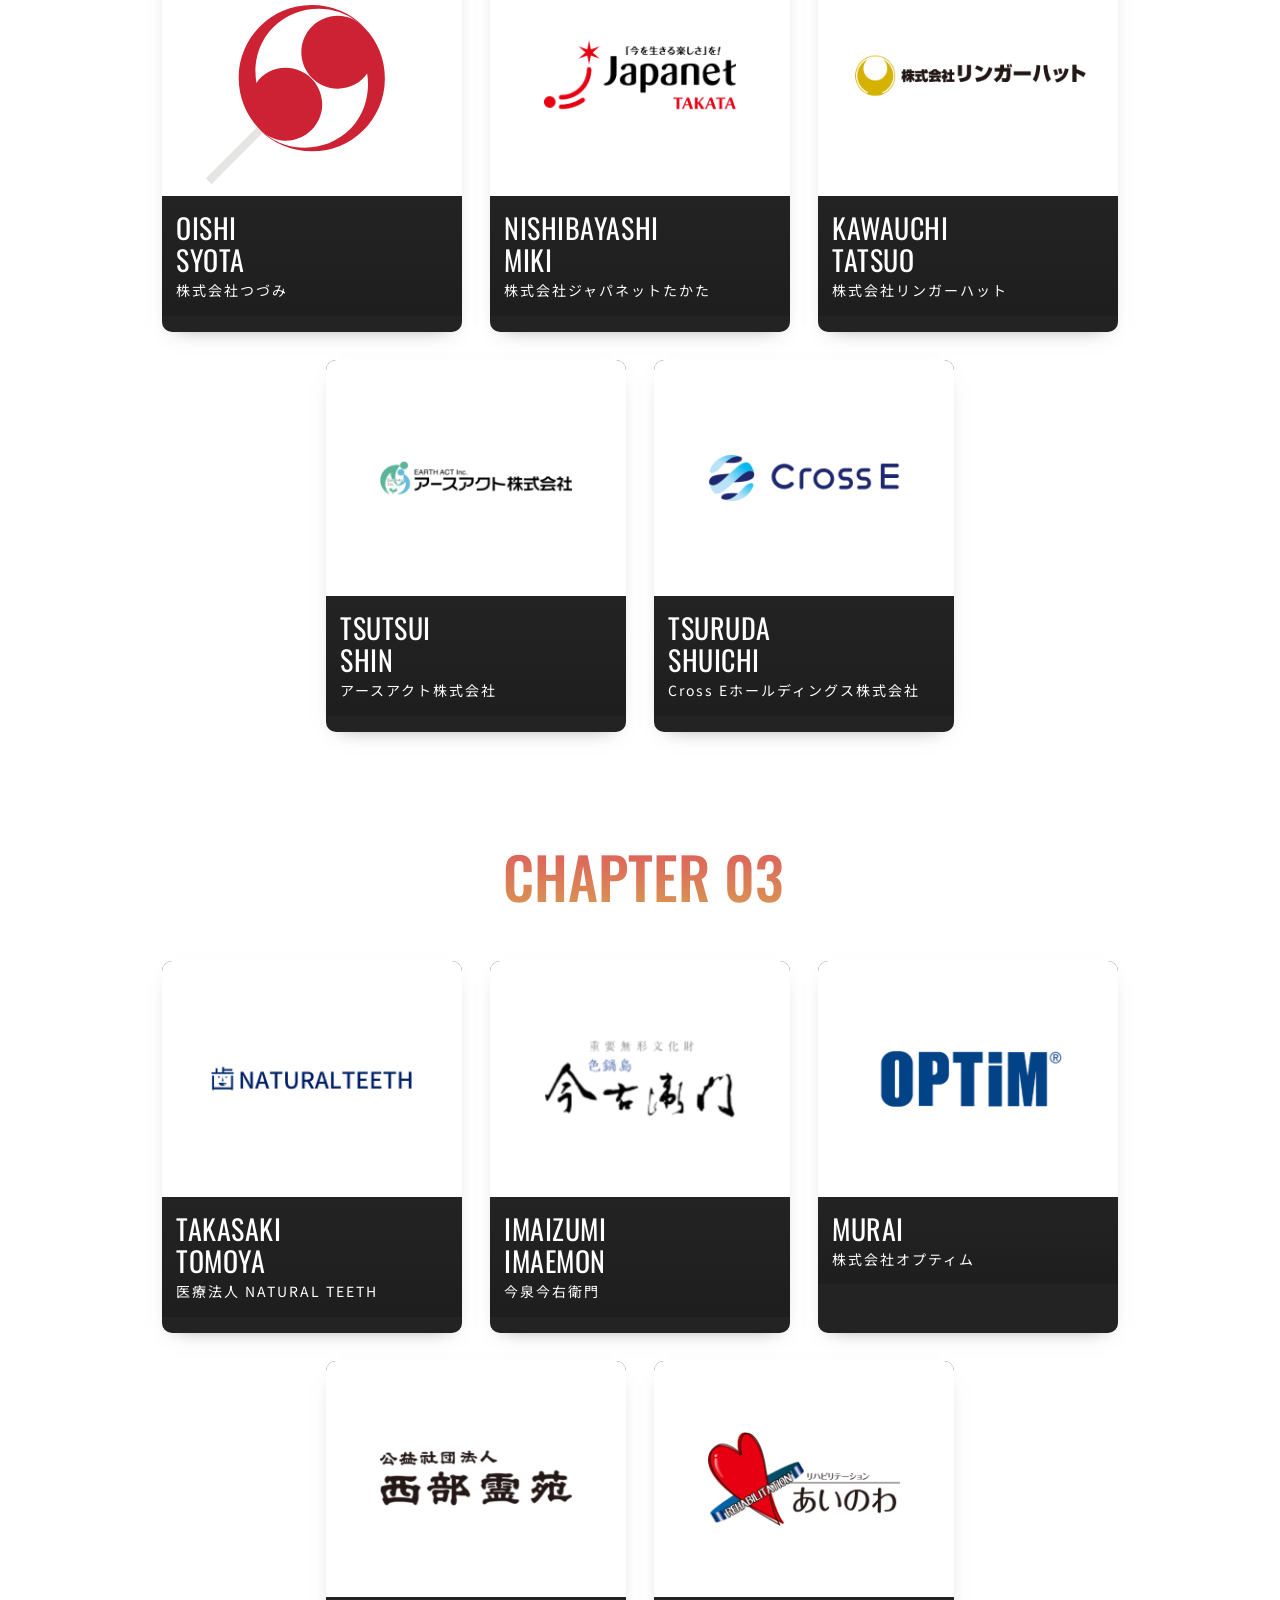
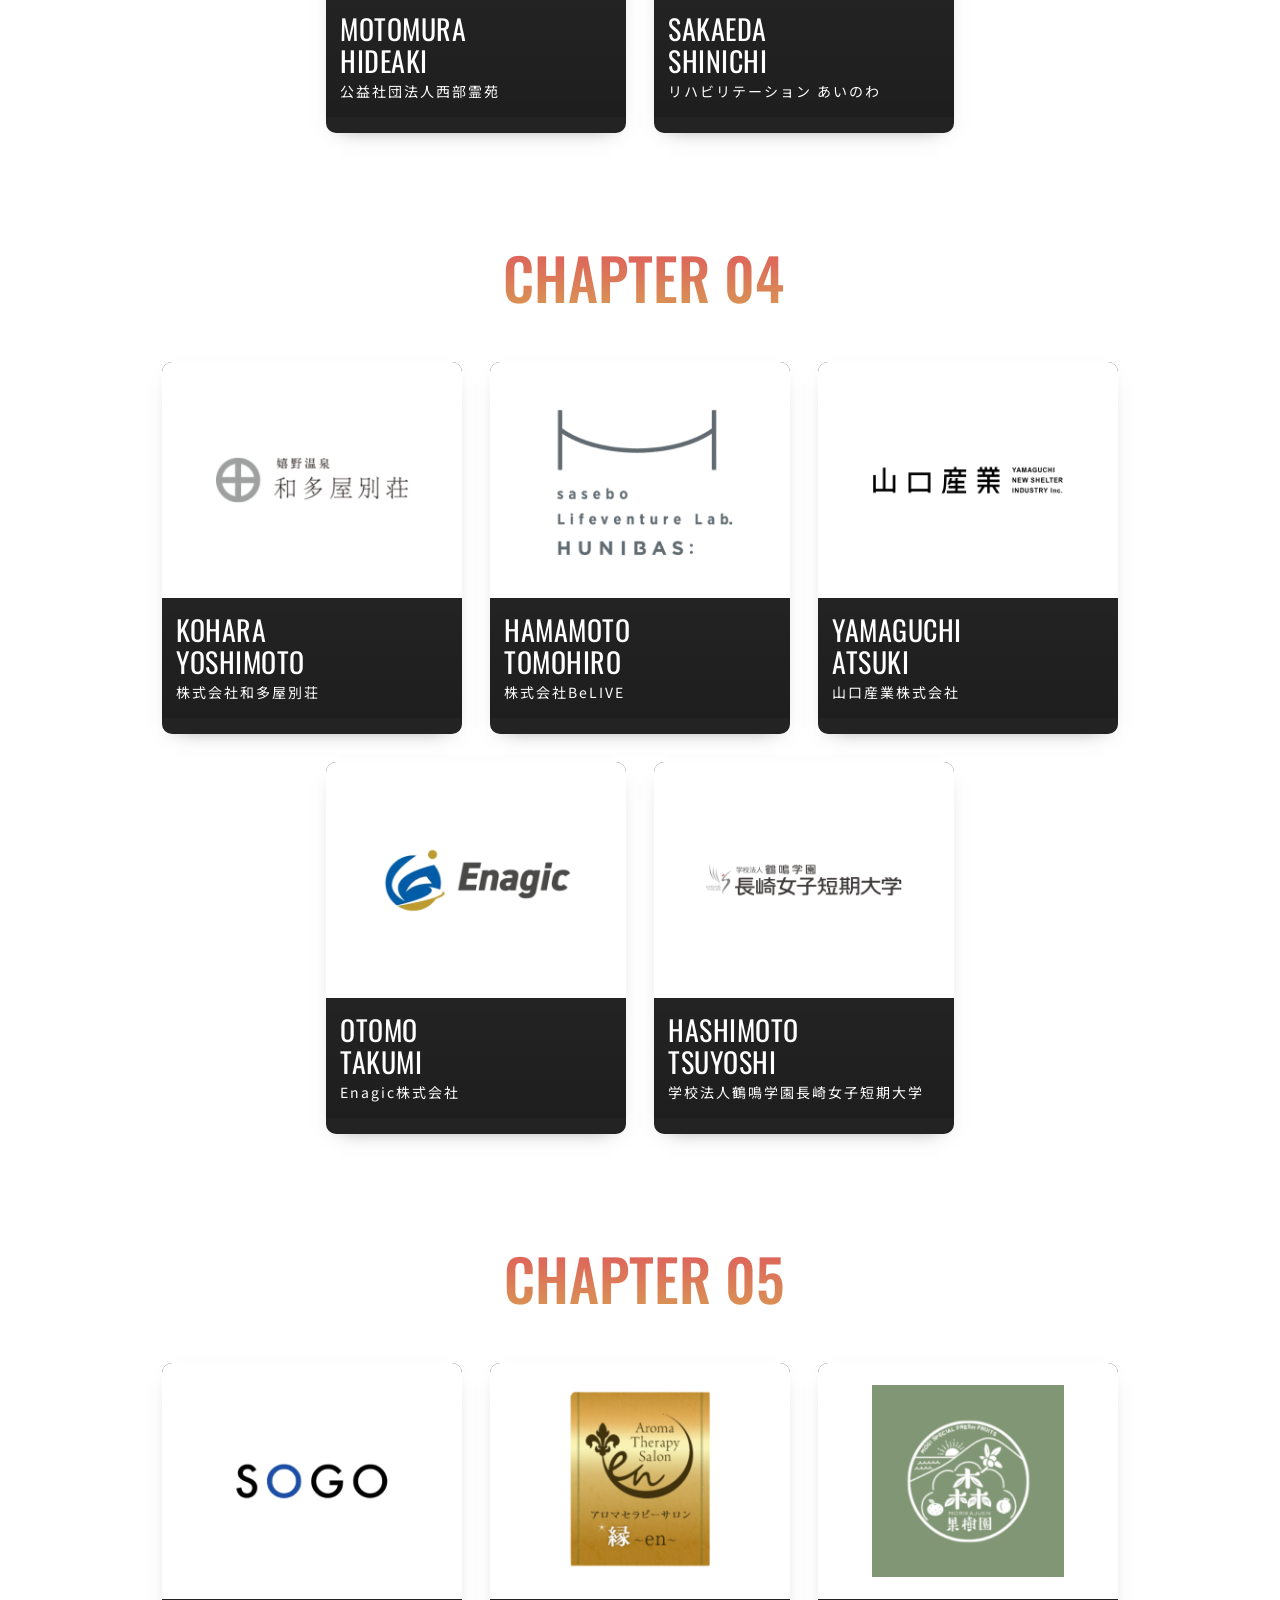
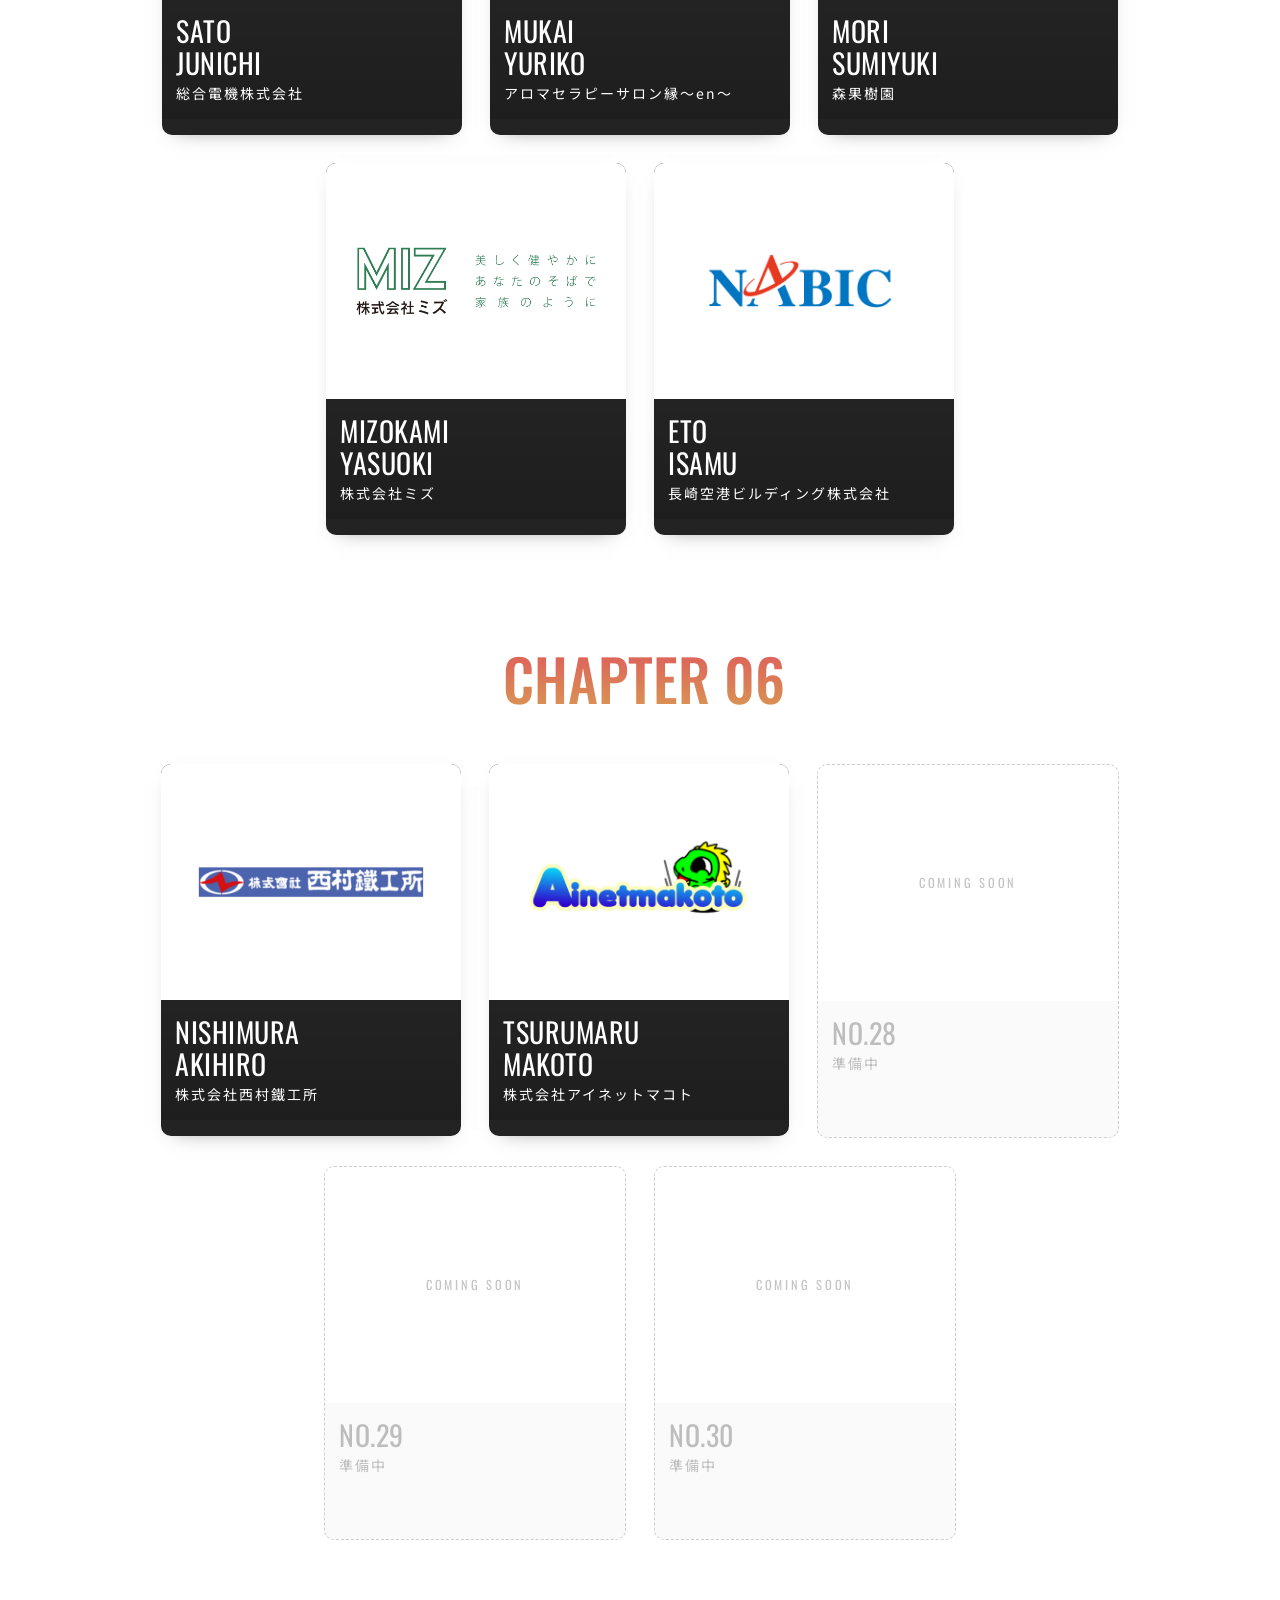
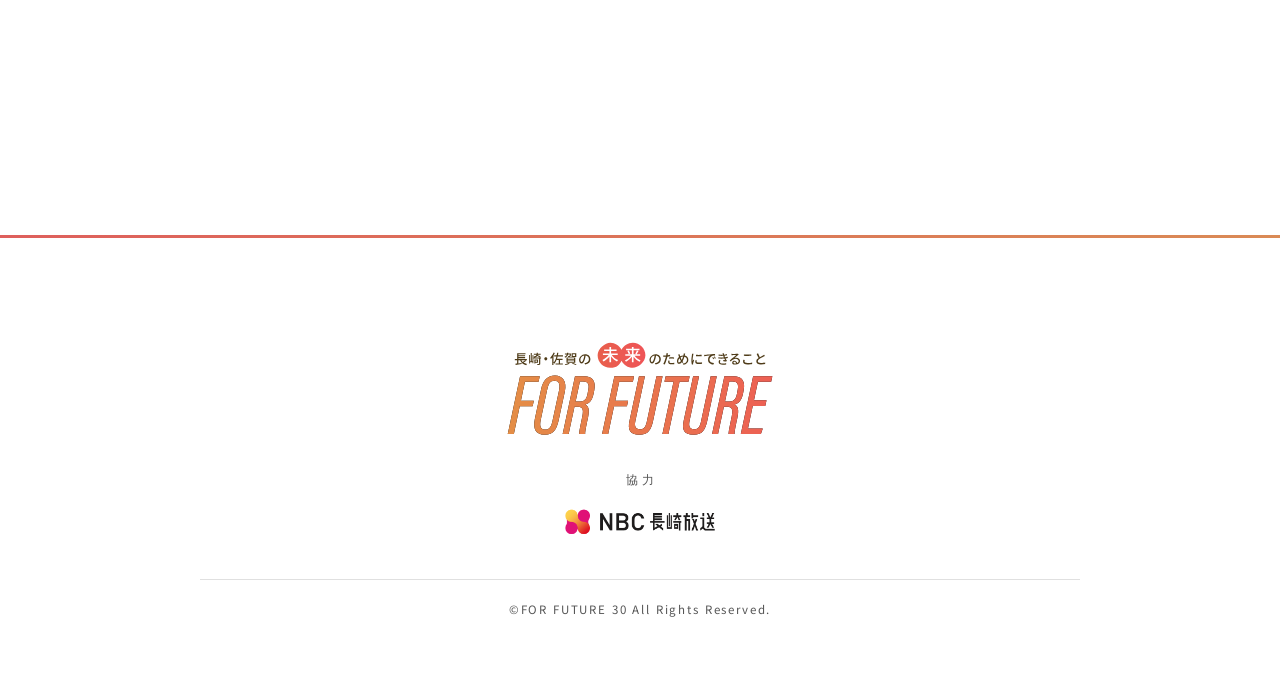
==== commit d1c51c8b: "アニメーションの全停止を解除（FORCE_STATIC を false に戻す） ?static=1 を付けたときだけ止まる通常状態に復帰。  Co-Authored-By: Claude Opus " ====
--- a/index.html
+++ b/index.html
@@ -128,6 +128,6 @@
     <script type="text/javascript" src="js/smartphone.js"></script>
     <script type="text/javascript" src="data/companies.js"></script>
     <script type="text/javascript" src="js/render-index.js?v=3"></script>
-    <script type="text/javascript" src="js/reveal.js?v=9"></script>
+    <script type="text/javascript" src="js/reveal.js?v=10"></script>
   </body>
 </html>
